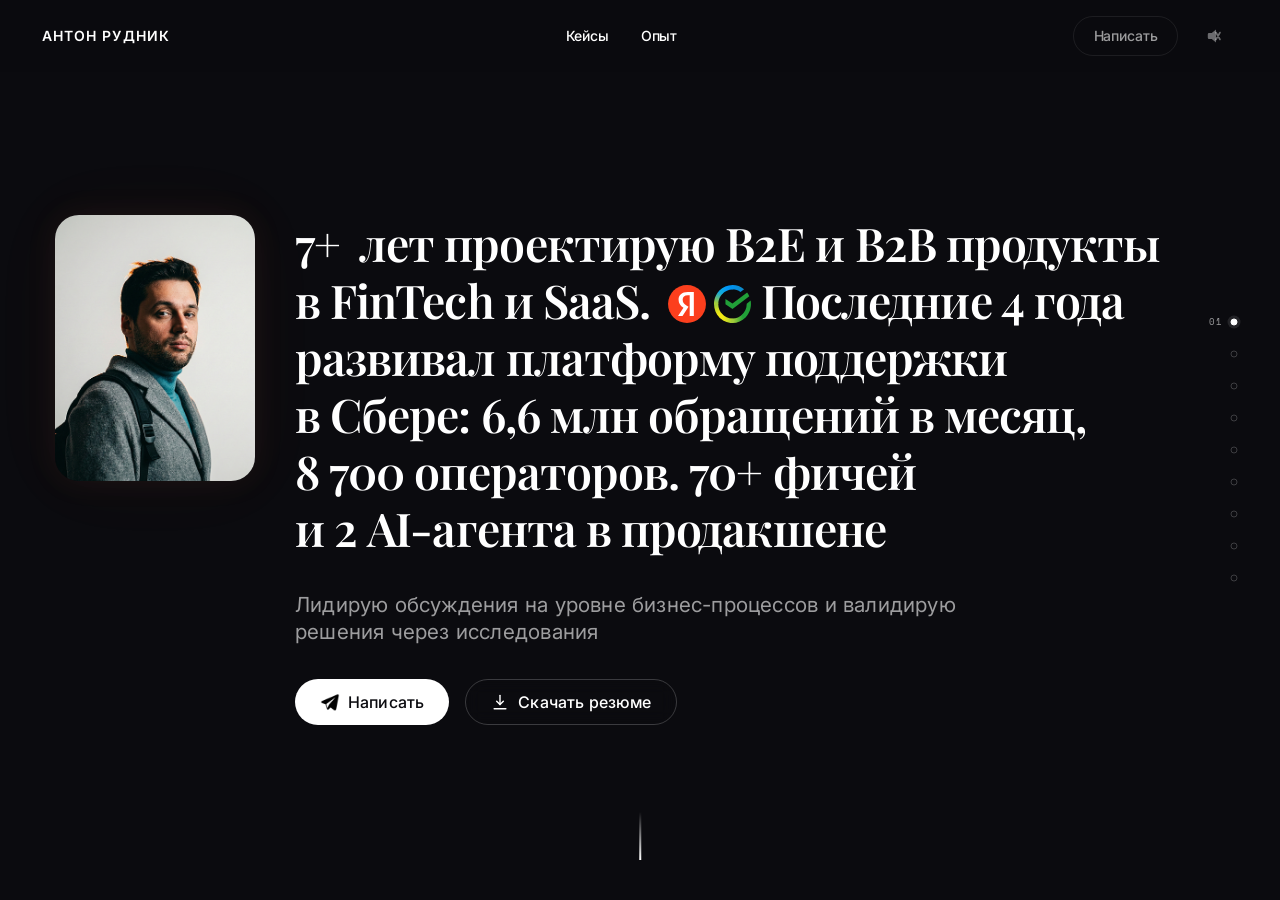
==== index.html @ 77189e21 "Первая версия портфолио" ====
<!DOCTYPE html>
<html lang="ru">
<head>
  <meta charset="UTF-8">
  <meta name="viewport" content="width=device-width, initial-scale=1.0, viewport-fit=cover">
  <title>Антон Рудник — Senior Product Designer</title>
  <meta name="description" content="7+ лет проектирую B2E и B2B продукты в FinTech и SaaS. Senior Product Designer, Москва.">

  <!-- Favicon -->
  <link rel="icon" href="favlog/fav-16.svg" type="image/svg+xml">
  <link rel="icon" href="favlog/favicon-32.png" sizes="32x32" type="image/png">
  <link rel="apple-touch-icon" href="favlog/favicon-180.png">

  <!-- Fonts -->
  <link rel="preconnect" href="https://fonts.googleapis.com">
  <link rel="preconnect" href="https://fonts.gstatic.com" crossorigin>
  <link href="https://fonts.googleapis.com/css2?family=Instrument+Serif:ital@0;1&family=Inter:wght@400;500;600;700&family=Playfair+Display:wght@500;600&family=Space+Mono:wght@400;700&display=swap" rel="stylesheet">

  <!-- Design system -->
  <link rel="stylesheet" href="styles/tokens.css">
  <link rel="stylesheet" href="styles/reset.css">
  <link rel="stylesheet" href="styles/layout.css">
  <link rel="stylesheet" href="styles/typography.css">
  <link rel="stylesheet" href="styles/components.css">
  <link rel="stylesheet" href="styles/animations.css">
  <link rel="stylesheet" href="styles/cover.css">
  <link rel="stylesheet" href="styles/protect.css">
</head>
<body>

<!-- ===== HEADER ===== -->
<header class="p-header">
  <div class="p-contain p-header__inner">
    <a href="/" class="p-header__name">Антон Рудник</a>
    <nav class="p-header__nav">
      <a href="/#cases" class="p-header__link">Кейсы</a>
      <a href="/about" class="p-header__link">Опыт</a>
    </nav>
    <a href="https://t.me/akti_92" class="p-header__cta" data-glow target="_blank" rel="noopener">Написать</a>
    <button class="p-header__sound is-muted" aria-label="Звук" aria-pressed="false">
      <svg class="p-header__sound-on" width="22" height="22" viewBox="0 0 22 22" fill="none" aria-hidden="true">
        <path d="M4 8h2.8L11 4.5v13L6.8 14H4a1.2 1.2 0 0 1-1.2-1.2V9.2A1.2 1.2 0 0 1 4 8Z" fill="currentColor"/>
        <path d="M14.5 7a5.2 5.2 0 0 1 0 8" stroke="currentColor" stroke-width="1.6" stroke-linecap="round"/>
        <path d="M16.5 4a8.5 8.5 0 0 1 0 14" stroke="currentColor" stroke-width="1.6" stroke-linecap="round" opacity="0.5"/>
      </svg>
      <svg class="p-header__sound-off" width="22" height="22" viewBox="0 0 22 22" fill="none" aria-hidden="true">
        <path d="M4 8h2.8L11 4.5v13L6.8 14H4a1.2 1.2 0 0 1-1.2-1.2V9.2A1.2 1.2 0 0 1 4 8Z" fill="currentColor"/>
        <path d="M15 7.5l-4 7M11 7.5l4 7" stroke="currentColor" stroke-width="1.6" stroke-linecap="round"/>
      </svg>
    </button>
    <button class="p-header__burger" aria-label="Меню"><span></span><span></span></button>
  </div>
</header>

<!-- ===== MAIN: SCROLL-SNAP ===== -->
<main class="p-snap">

  <!-- Dot navigation -->
  <nav class="p-dots" aria-label="Навигация по&nbsp;секциям">
    <button class="p-dots__dot p-dots__dot--active" 
   
   aria-label="Главная"></button>
    <button class="p-dots__dot" aria-label="AI-агент налоги"></button>
    <button class="p-dots__dot" aria-label="Аресты и взыскания"></button>
    <button class="p-dots__dot" aria-label="Ставка и надбавки"></button>
    <button class="p-dots__dot" aria-label="AI-агент ставка"></button>
    <button class="p-dots__dot" aria-label="Персональные предложения"></button>
    <button class="p-dots__dot" aria-label="Подбор вклада"></button>
    <button class="p-dots__dot" aria-label="Карьера"></button>
    <button class="p-dots__dot" aria-label="Контакты"></button>
  </nav>

  <!-- Mobile menu (за хедером) -->
  <div class="p-mobile-menu" id="mobile-menu" hidden>
    <nav class="p-mobile-menu__nav">
      <a href="/#cases" class="p-mobile-menu__link">Кейсы
      <a href="/about" class="p-mobile-menu__link">Опыт</a>
      <a href="https://t.me/akti_92" class="p-mobile-menu__link" target="_blank" rel="noopener">Написать</a>
    </nav>
  </div>


  <!-- ===== HERO ===== -->
  <section class="p-snap__screen p-screen--dark p-screen--hero">
    <div class="p-contain p-hero">
      <div class="p-hero__row">
        <figure class="p-hero__portrait-wrap p-reveal p-reveal--scale">
          <img src="images/ARudnik_photo 1.jpg" alt="Антон Рудник" class="p-hero__portrait" fetchpriority="high">
        </figure>
        <div class="p-hero__content">
          <h1 class="p-hero__title p-reveal p-reveal--delay-1">
            <span class="p-hero__title-main">
              <span class="p-counter" data-target="7" data-suffix="+">0+</span>&nbsp;лет проектирую B2E и&nbsp;B2B продукты в&nbsp;FinTech и&nbsp;SaaS.&nbsp;<span class="p-hero__badges" role="img" aria-label="Опыт в&nbsp;Яндексе и&nbsp;Сбере">
                <img src="images/logos/yandex.svg" alt="">
                <img src="images/logos/sber.svg" alt="" class="p-hero__badges-sber">
              </span>
            </span>
            <span class="p-hero__title-sub">Последние 4&nbsp;года развивал платформу поддержки в&nbsp;Сбере: 6,6&nbsp;млн обращений в&nbsp;месяц, 8&nbsp;700&nbsp;операторов. 70+&nbsp;фичей и&nbsp;2&nbsp;AI&#8209;агента в&nbsp;продакшене<img src="images/logos/sber.svg" alt="" class="p-hero__badge-end" aria-hidden="true"></span>
          </h1>
          <p class="p-hero__summary p-reveal p-reveal--delay-2">Лидирую обсуждения на&nbsp;уровне бизнес-процессов и&nbsp;валидирую решения через&nbsp;исследования</p>
          <div class="p-hero__actions p-reveal p-reveal--delay-3">
            <a href="https://t.me/akti_92" class="p-hero__btn p-hero__btn--primary p-btn--rainbow" target="_blank" rel="noopener">
              <img src="images/Icons/Telegram App.svg" alt="" class="p-hero__btn-icon p-hero__btn-icon--tg" aria-hidden="true">
              Написать
            </a>
            <a href="%D0%A0%D0%B5%D0%B7%D1%8E%D0%BC%D0%B5%20-%20%D0%90%D0%BD%D1%82%D0%BE%D0%BD%20%D0%A0%D1%83%D0%B4%D0%BD%D0%B8%D0%BA.pdf" download class="p-hero__btn p-hero__btn--ghost" data-glow>
              <svg class="p-hero__btn-icon" viewBox="0 0 24 24" fill="none" aria-hidden="true">
                <path d="M12 4V15" stroke="currentColor" stroke-width="1.7" stroke-linecap="round"/>
                <path d="M8 11L12 15L16 11" stroke="currentColor" stroke-width="1.7" stroke-linecap="round" stroke-linejoin="round"/>
                <path d="M5 20H19" stroke="currentColor" stroke-width="1.7" stroke-linecap="round"/>
              </svg>
              Скачать резюме
            </a>
          </div>
        </div>
      </div>
    </div>
  </section>


  <!-- ===== КЕЙС 01: AI-агент для налоговых консультаций ===== -->
  <section id="cases" class="p-snap__screen p-screen--dark p-case-screen">
    <div class="p-contain p-case-screen__inner">
      <div class="p-case-screen__text">
        <span class="p-label p-reveal p-reveal--delay-1">Кейс 01 · Сбербанк · Платформа поддержки</span>
        <div class="p-case-screen__metric p-reveal p-reveal--delay-2">
          <span class="p-case-screen__value">4&nbsp;FTE</span>
          <span class="p-case-screen__context">освобождено ресурсов</span>
        </div>
        <h2 class="p-heading--md p-reveal p-reveal--delay-3">AI&#8209;агент для&nbsp;налоговых консультаций</h2>
        <p class="p-body p-reveal p-reveal--delay-4">Агент без&nbsp;интерфейса: только логика, промпты и&nbsp;бизнес-эффект. Как проектировать, когда нечего рисовать.</p>
        <div class="p-tags p-reveal p-reveal--delay-5">
          <span class="p-tag">AI-агент</span>
          <span class="p-tag">Промпт-дизайн</span>
          <span class="p-tag">Проектирование без UI</span>
          <span class="p-tag">Автоматизация</span>
        </div>
        <a href="/case/ai-tax" class="p-case-screen__link p-reveal p-reveal--delay-6">Читать · ~5&nbsp;мин →</a>
      </div>
      <div class="p-case-screen__visual p-reveal p-reveal--scale">
        <a href="/case/ai-tax" class="p-cover-link" aria-label="Открыть кейс: AI-агент для налоговых консультаций">
          <div id="case-01-cover"></div>
        </a>
      </div>
    </div>
  </section>


  <!-- ===== КЕЙС 02: Аресты и взыскания ===== -->
  <section class="p-snap__screen p-screen--dark p-case-screen">
    <div class="p-contain p-case-screen__inner">
      <div class="p-case-screen__text">
        <span class="p-label p-reveal p-reveal--delay-1">Кейс 02 · Сбербанк · Платформа поддержки</span>
        <div class="p-case-screen__metric p-reveal p-reveal--delay-2">
          <span class="p-case-screen__value">250&nbsp;000</span>
          <span class="p-case-screen__context">обращений / мес</span>
        </div>
        <h2 class="p-heading--md p-reveal p-reveal--delay-3">Аресты и&nbsp;взыскания</h2>
        <p class="p-body p-reveal p-reveal--delay-4">Клиент мыслит долгом, оператор&nbsp;&mdash; документом. За&nbsp;три года собрал единую платформу для&nbsp;8&nbsp;700&nbsp;операторов. AHT&nbsp;&minus;35%, FCR по&nbsp;ключевым тематикам до&nbsp;70%.</p>
        <div class="p-tags p-reveal p-reveal--delay-5">
          <span class="p-tag">End-to-end</span>
          <span class="p-tag">Проектирование с&nbsp;нуля</span>
          <span class="p-tag">Сложный домен</span>
        </div>
        <a href="/case/arrests" class="p-case-screen__link p-reveal p-reveal--delay-6">Читать · ~15&nbsp;мин →</a>
      </div>
      <div class="p-case-screen__visual p-reveal p-reveal--scale">
        <a href="/case/arrests" class="p-cover-link" aria-label="Открыть кейс: Аресты и взыскания">
          <div id="case-02-cover"></div>
        </a>
      </div>
    </div>
  </section>


  <!-- ===== КЕЙС 03: Ставка и надбавки по вкладам ===== -->
  <section class="p-snap__screen p-screen--dark p-case-screen">
    <div class="p-contain p-case-screen__inner">
      <div class="p-case-screen__text">
        <span class="p-label p-reveal p-reveal--delay-1">Кейс 03 · Сбербанк · Платформа поддержки</span>
        <div class="p-case-screen__metric p-reveal p-reveal--delay-2">
          <span class="p-case-screen__value">дни → минуты</span>
          <span class="p-case-screen__context">консультации по&nbsp;сложным надбавкам</span>
        </div>
        <h2 class="p-heading--md p-reveal p-reveal--delay-3">Ставка и&nbsp;надбавки по&nbsp;вкладам</h2>
        <p class="p-body p-reveal p-reveal--delay-4">Сложные вопросы по&nbsp;надбавкам уходили на&nbsp;2&#8209;ю&nbsp;линию и&nbsp;решались днями. После редизайна раздела&nbsp;&mdash; в&nbsp;рамках одного звонка. Среднее время обслуживания сократилось на&nbsp;20%.</p>
        <div class="p-tags p-reveal p-reveal--delay-5">
          <span class="p-tag">Редизайн</span>
          <span class="p-tag">Информационная архитектура</span>
          <span class="p-tag">Исследования</span>
        </div>
        <a href="/case/redesign-stavka" class="p-case-screen__link p-reveal p-reveal--delay-6">Читать · ~5&nbsp;мин →</a>
      </div>
      <div class="p-case-screen__visual p-reveal p-reveal--scale">
        <a href="/case/redesign-stavka" class="p-cover-link" aria-label="Открыть кейс: Ставка и надбавки по вкладам">
          <div id="case-03-cover"></div>
        </a>
      </div>
    </div>
  </section>


  <!-- ===== КЕЙС 04: AI-агент по процентной ставке ===== -->
  <section class="p-snap__screen p-screen--dark p-case-screen">
    <div class="p-contain p-case-screen__inner">
      <div class="p-case-screen__text">
        <span class="p-label p-reveal p-reveal--delay-1">Кейс 04 · Сбербанк · Платформа поддержки</span>
        <div class="p-case-screen__metric p-reveal p-reveal--delay-2">
          <span class="p-case-screen__value">10&nbsp;FTE</span>
          <span class="p-case-screen__context">высвобождено ресурсов</span>
        </div>
        <h2 class="p-heading--md p-reveal p-reveal--delay-3">AI&#8209;агент по&nbsp;вкладам. Ставка и&nbsp;капитализация</h2>
        <p class="p-body p-reveal p-reveal--delay-4">21&nbsp;000&nbsp;обращений/мес, 13–14&nbsp;минут на&nbsp;обслуживание. Прежде чем объяснить клиенту расчёт, оператор вручную сводил данные по&nbsp;вкладу. Спроектировал агента, который берёт аналитику на&nbsp;себя.</p>
        <div class="p-tags p-reveal p-reveal--delay-5">
          <span class="p-tag">AI-агент</span>
          <span class="p-tag">Саммаризация</span>
          <span class="p-tag">Мультиагентная система</span>
        </div>
        <a href="/case/ai-agent-rates" class="p-case-screen__link p-reveal p-reveal--delay-6">Читать · ~5&nbsp;мин →</a>
      </div>
      <div class="p-case-screen__visual p-reveal p-reveal--scale">
        <a href="/case/ai-agent-rates" class="p-cover-link" aria-label="Открыть кейс: AI-агент по вкладам — ставка и капитализация">
          <div id="case-04-cover"></div>
        </a>
      </div>
    </div>
  </section>


  <!-- ===== КЕЙС 05: Персональные предложения ===== -->
  <section class="p-snap__screen p-screen--dark p-case-screen">
    <div class="p-contain p-case-screen__inner">
      <div class="p-case-screen__text">
        <span class="p-label p-reveal p-reveal--delay-1">Кейс 05 · Сбербанк · Платформа поддержки</span>
        <div class="p-case-screen__metric p-reveal p-reveal--delay-2">
          <span class="p-case-screen__value">31,5%</span>
          <span class="p-case-screen__context">конверсия</span>
        </div>
        <h2 class="p-heading--md p-reveal p-reveal--delay-3">Персональные предложения</h2>
        <p class="p-body p-reveal p-reveal--delay-4">Запустил канал продаж в&nbsp;контакт-центре с&nbsp;нуля&nbsp;&mdash; два потока, три этапа эволюции, конверсия до&nbsp;31,5%.</p>
        <div class="p-tags p-reveal p-reveal--delay-5">
          <span class="p-tag">Продажи</span>
          <span class="p-tag">Полевое исследование</span>
          <span class="p-tag">Информационная архитектура</span>
        </div>
        <a href="/case/personal-offers" class="p-case-screen__link p-reveal p-reveal--delay-6">Читать · ~9&nbsp;мин →</a>
      </div>
      <div class="p-case-screen__visual p-reveal p-reveal--scale">
        <a href="/case/personal-offers" class="p-cover-link" aria-label="Открыть кейс: Персональные предложения">
          <div id="case-05-cover"></div>
        </a>
      </div>
    </div>
  </section>


  <!-- ===== КЕЙС 06: Подбор вклада и калькулятор ===== -->
  <section class="p-snap__screen p-screen--dark p-case-screen">
    <div class="p-contain p-case-screen__inner">
      <div class="p-case-screen__text">
        <span class="p-label p-reveal p-reveal--delay-1">Кейс 06 · Сбербанк · Платформа поддержки</span>
        <div class="p-case-screen__metric p-reveal p-reveal--delay-2">
          <span class="p-case-screen__value">24,6%</span>
          <span class="p-case-screen__context">конверсия</span>
        </div>
        <h2 class="p-heading--md p-reveal p-reveal--delay-3">Подбор вклада и&nbsp;калькулятор</h2>
        <p class="p-body p-reveal p-reveal--delay-4">Создал канал продаж вкладов с&nbsp;нуля&nbsp;&mdash; MVP-сценарий на&nbsp;57&nbsp;экранах, запуск без&nbsp;единого релиза</p>
        <div class="p-tags p-reveal p-reveal--delay-5">
          <span class="p-tag">MVP</span>
          <span class="p-tag">Продажи</span>
          <span class="p-tag">Исследование</span>
        </div>
        <a href="/case/deposit-calculator" class="p-case-screen__link p-reveal p-reveal--delay-6">Читать · ~8&nbsp;мин →</a>
      </div>
      <div class="p-case-screen__visual p-reveal p-reveal--scale">
        <a href="/case/deposit-calculator" class="p-cover-link" aria-label="Открыть кейс: Подбор вклада и калькулятор">
          <div id="case-06-cover"></div>
        </a>
      </div>
    </div>
  </section>


  <!-- ===== КАРЬЕРА ===== -->
  <section id="career" class="p-snap__screen p-screen--dark">
    <div class="p-contain p-stack--md">
      <span class="p-label p-reveal">Карьера</span>
      <h2 class="p-heading--lg p-reveal p-reveal--delay-1">Опыт работы</h2>

      <div class="p-career p-reveal p-reveal--delay-2">

        <!-- Левая колонка: компании -->
        <div class="p-career__list">
          <div class="p-employers">

            <!-- Сбербанк -->
            <div class="p-employer p-employer--clickable is-active" data-employer="sber">
              <img src="images/logos/sber.svg" alt="Сбербанк" class="p-employer__icon" loading="lazy">
              <div class="p-employer__info">
                <strong class="p-heading--md">Сбербанк</strong>
                <div class="p-employer__meta">
                  <span>2022–2026</span>
                </div>
                <span class="p-employer__context">SmartCare · Платформа поддержки клиентов</span>
                <span class="p-employer__role">Старший → Ведущий специалист по&nbsp;дизайну</span>
              </div>
            </div>

            <!-- Проектная занятость -->
            <div class="p-employer p-employer--clickable" data-employer="freelance">
              <img src="images/logos/freelance.svg" alt="Проектная занятость" class="p-employer__icon" loading="lazy">
              <div class="p-employer__info">
                <strong class="p-heading--md">Проектная занятость</strong>
                <div class="p-employer__meta">
                  <span>2019–2022</span>
                </div>
                <span class="p-employer__context">ОФД · Аптечное приложение · Стриминг</span>
                <span class="p-employer__role">Продуктовый дизайнер</span>
              </div>
            </div>

            <!-- Яндекс -->
            <div class="p-employer p-employer--clickable" data-employer="yandex">
              <img src="images/logos/yandex.svg" alt="Яндекс" class="p-employer__icon" loading="lazy">
              <div class="p-employer__info">
                <strong class="p-heading--md">Яндекс</strong>
                <div class="p-employer__meta">
                  <span>2019</span>
                </div>
                <span class="p-employer__context">Почта · Сервис рассылок</span>
                <span class="p-employer__role">Продуктовый дизайнер</span>
              </div>
            </div>

          </div>

          <!-- CTA -->
          <div class="p-employer--cta">
            <a href="/about" class="p-hero__btn p-hero__btn--ghost" data-glow>Подробнее об&nbsp;опыте</a>
          </div>
        </div>

        <!-- Правая колонка: детали -->
        <div class="p-career__detail">

          <div class="p-career__panel is-active" data-panel="sber">
            <div class="p-career__block">
              <span class="p-career__block-label">2023–2026 · Ведущий специалист по&nbsp;дизайну</span>
              <span class="p-career__block-scope">1-я и&nbsp;2-я линия · AI-агенты</span>
              <ul class="p-career__bullets">
                <li>Добавилась 2-я линия (ЦЗК) по&nbsp;тем&nbsp;же направлениям + AI-агенты</li>
                <li>Запустил 2&nbsp;AI-агента&nbsp;&mdash; по&nbsp;вкладам и&nbsp;налогам, ~26&nbsp;000&nbsp;обращений/мес</li>
                <li>Раздел «Ставка и&nbsp;надбавки»&nbsp;&mdash; 15&nbsp;000&nbsp;обращений/мес</li>
              </ul>
            </div>

            <div class="p-career__divider"></div>

            <div class="p-career__block">
              <span class="p-career__block-label">2022–2023 · Старший специалист по&nbsp;дизайну</span>
              <span class="p-career__block-scope">1-я линия · ГПМ · Продажи</span>
              <ul class="p-career__bullets">
                <li>Раздел арестов и&nbsp;взысканий&nbsp;&mdash; ~250&nbsp;000&nbsp;обращений/мес</li>
                <li>Горячие продажи во&nbsp;входящих звонках и&nbsp;чатах&nbsp;&mdash; конверсия 31,5%</li>
                <li>Сценарий подбора вклада&nbsp;&mdash; конверсия 24,6%</li>
              </ul>
            </div>
          </div>

          <div class="p-career__panel" data-panel="freelance">
            <div class="p-career__block">
              <span class="p-career__block-label">2019–2022 · Продуктовый дизайнер</span>
              <span class="p-career__block-scope">ОФД · iOS/Android · Стриминг</span>
              <ul class="p-career__bullets">
                <li>Платформа ОФД&nbsp;&mdash; первый в&nbsp;истории сервиса сценарий выпуска ЭЦП. Многошаговый гибридный флоу: цифровая часть + compliance для&nbsp;оффлайн-шагов</li>
                <li>MedTech-приложение&nbsp;&mdash; UI/UX с&nbsp;нуля, логика подбора препаратов по&nbsp;симптоматике на&nbsp;основе глубинных интервью с&nbsp;врачами</li>
                <li>Стриминговая платформа&nbsp;&mdash; информационная архитектура и&nbsp;ключевые флоу от&nbsp;онбординга до&nbsp;панели управления трансляциями</li>
              </ul>
            </div>
          </div>

          <div class="p-career__panel" data-panel="yandex">
            <div class="p-career__block">
              <span class="p-career__block-label">2019 · Продуктовый дизайнер</span>
              <span class="p-career__block-scope">Почта · Сервис рассылок</span>
              <ul class="p-career__bullets">
                <li>Сервис рассылок&nbsp;&mdash; 75&nbsp;млн&nbsp;писем/мес, 2&nbsp;000+ рассылок</li>
                <li>Развитие дизайн-системы, переход со&nbsp;Sketch на&nbsp;Figma</li>
              </ul>
            </div>
          </div>

        </div>
      </div>
    </div>
  </section>


  <!-- ===== FOOTER ===== -->
  <section class="p-snap__screen p-screen--dark p-screen--footer">
    <footer class="p-footer">
      <div class="p-contain">

        <!-- CTA -->
        <div class="p-footer__cta">
          <p class="p-display p-display--lg p-footer__title">Ищу<br class="p-br--mobile"> команду,&nbsp;где<br class="p-br--mobile"> <span class="p-transformer" data-words="сложно,масштабно,системно,думают">сложно</span></p>
          <p class="p-body--lg p-prose p-footer__subtitle">Свободен и&nbsp;буду рад послушать про&nbsp;ваш продукт.<br class="p-br--2k"> Москва или удалённо&nbsp;— пишите.</p>
          <div class="p-footer__actions">
            <a href="https://t.me/akti_92" class="p-hero__btn p-hero__btn--primary p-btn--rainbow" target="_blank" rel="noopener">
              <img src="images/Icons/Telegram App.svg" alt="" class="p-hero__btn-icon p-hero__btn-icon--tg" aria-hidden="true">
              Написать
            </a>
            <a href="%D0%A0%D0%B5%D0%B7%D1%8E%D0%BC%D0%B5%20-%20%D0%90%D0%BD%D1%82%D0%BE%D0%BD%20%D0%A0%D1%83%D0%B4%D0%BD%D0%B8%D0%BA.pdf" download class="p-hero__btn p-hero__btn--ghost p-footer__resume-btn" data-glow>
              <svg class="p-hero__btn-icon" viewBox="0 0 24 24" fill="none" aria-hidden="true">
                <path d="M12 4V15" stroke="currentColor" stroke-width="1.7" stroke-linecap="round"/>
                <path d="M8 11L12 15L16 11" stroke="currentColor" stroke-width="1.7" stroke-linecap="round" stroke-linejoin="round"/>
                <path d="M5 20H19" stroke="currentColor" stroke-width="1.7" stroke-linecap="round"/>
              </svg>
              Скачать резюме
            </a>
            <a href="%D0%A0%D0%B5%D0%B7%D1%8E%D0%BC%D0%B5%20-%20%D0%90%D0%BD%D1%82%D0%BE%D0%BD%20%D0%A0%D1%83%D0%B4%D0%BD%D0%B8%D0%BA.pdf" download class="p-footer__resume-link p-body--lg"><span aria-hidden="true">↓</span>Скачать резюме</a>
          </div>
        </div>

        <!-- Vibes credit -->
        <div class="p-footer__credit">
          <p class="p-body--sm">Сайт собран на&nbsp;вайбах&nbsp;— я&nbsp;задаю направление, AI&nbsp;пишет&nbsp;код</p>
          <div class="p-footer__tools">
            <a href="https://cursor.com" target="_blank" rel="noopener"><img src="images/logos/cursor.svg" alt="Cursor" loading="lazy"></a>
            <a href="https://claude.ai" target="_blank" rel="noopener"><img src="images/logos/claude.svg" alt="Claude" loading="lazy"></a>
            <a href="https://gemini.google.com" target="_blank" rel="noopener"><img src="images/logos/gemini.svg" alt="Gemini" loading="lazy"></a>
            <span class="p-mono--sm">HTML · CSS · JS</span>
          </div>
        </div>

        <!-- Bottom -->
        <div class="p-footer__bottom">
          <span class="p-body--sm">© 2026 Антон Рудник</span>
          <div class="p-footer__links">
            <a href="tel:+79057890075" class="p-link p-body--sm">+7 905 789-00-75</a>
            <a href="mailto:z-ark@yandex.ru" class="p-link p-body--sm">Почта</a>
          </div>
        </div>

      </div>
    </footer>
  </section>

</main>

<script src="sound.js" defer></script>
<script src="cover.js" defer></script>
<script src="interactions.js" defer></script>
<script src="protect.js" defer></script>
</body>
</html>
---- styles/tokens.css ----
/* ============================================================
   PORTFOLIO DESIGN SYSTEM — TOKENS
   v2.3.0 | 2026-02-26
   ============================================================ */

:root {

  /* === ТЁМНАЯ ТЕМА (hero, home, footer, statements) ===
     Michael: #0A0A0A фон, белый текст с градациями opacity. */
  --bg-dark:            #0B0B0F;
  --bg-dark-alpha:      rgba(11, 11, 15, 0.85);
  --bg-light-alpha:     rgba(244, 244, 246, 0.7);
  --bg-dark-raised:     #141419;
  --bg-dark-surface:    #1C1C24;
  --border-dark:        rgba(255, 255, 255, 0.08);

  --text-on-dark:       rgba(255, 255, 255, 1);
  --text-on-dark-60:    rgba(255, 255, 255, 0.6);
  --text-on-dark-40:    rgba(255, 255, 255, 0.4);
  --text-on-dark-20:    rgba(255, 255, 255, 0.2);

  /* === СВЕТЛАЯ ТЕМА (кейсы, контент) ===
     Garri: ~#F5F5F5 фон, чёрный текст, серые контейнеры. */
  --bg-light:           #F4F4F6;
  --bg-light-raised:    #FFFFFF;
  --bg-light-container: #EAEAEE;
  --border-light:       rgba(0, 0, 0, 0.08);

  --text-on-light:      #0B0B0F;
  --text-on-light-60:   rgba(11, 11, 15, 0.6);
  --text-on-light-40:   rgba(11, 11, 15, 0.35);

  /* === АКЦЕНТ ===
     Garri: единственный акцент — жёлто-зелёный dot cursor.
     Michael: нет яркого акцента вообще.
     Решение: один тёплый акцент для метрик. Минимально. */
  --accent:             #E8734A;
  --accent-subtle:      rgba(232, 115, 74, 0.12);
  --accent-glow:        rgba(232, 115, 74, 0.25);
  --highlight:          rgba(232, 115, 74, 0.15);

  /* === ТИПОГРАФИКА ===
     Базовая система: Inter + Space Mono.
     Display/statement: Instrument Serif.
     Hero (Figma 1080:2420): Playfair Display. */
  --font-display:       'Instrument Serif', Georgia, serif;
  --font-hero:          'Playfair Display', 'Times New Roman', serif;
  --font-sans:          'Inter', system-ui, -apple-system, sans-serif;
  --font-mono:          'Space Mono', 'Courier New', monospace;

  /* === ТИПОГРАФИЧЕСКАЯ ШКАЛА ===
     Garri: body ~16px, headings ~18-20px bold uppercase,
     statements ~40-48px bold, labels ~12px uppercase tracking.
     Michael: hero ~48-72px bold uppercase, body ~16-18px medium. */
  --text-xs:    clamp(0.6875rem, 0.65rem + 0.15vw, 0.75rem);   /* ~11-12 */
  --text-sm:    clamp(0.8125rem, 0.77rem + 0.15vw, 0.875rem);   /* ~13-14 */
  --text-base:  clamp(0.9375rem, 0.9rem + 0.15vw, 1rem);        /* ~15-16 */
  --text-lg:    clamp(1.0625rem, 1rem + 0.25vw, 1.1875rem);     /* ~17-19 */
  --text-xl:    clamp(1.25rem, 1.1rem + 0.6vw, 1.625rem);       /* ~20-26 */
  --text-2xl:   clamp(1.5rem, 1.2rem + 1.2vw, 2.5rem);          /* ~24-40 */
  --text-3xl:   clamp(2rem, 1.5rem + 2vw, 3.5rem);              /* ~32-56 */
  --text-4xl:   clamp(2.5rem, 1.8rem + 3vw, 4.5rem);            /* ~40-72 */

  --leading-tight:   1.1;
  --leading-snug:    1.25;
  --leading-base:    1.55;
  --leading-relaxed: 1.7;

  --tracking-tight:  -0.02em;
  --tracking-normal: -0.01em;
  --tracking-wide:   0.08em;
  --tracking-wider:  0.14em;

  --weight-regular:  400;
  --weight-medium:   500;
  --weight-semibold: 600;
  --weight-bold:     700;

  /* === ОТСТУПЫ ===
     Garri: щедрый whitespace между секциями.
     Пропорциональная шкала с большими gap-ами. */
  --space-1:   0.25rem;
  --space-2:   0.5rem;
  --space-3:   0.75rem;
  --space-4:   1rem;
  --space-5:   1.25rem;
  --space-6:   1.5rem;
  --space-8:   2rem;
  --space-10:  2.5rem;
  --space-12:  3rem;
  --space-16:  4rem;
  --space-20:  5rem;
  --space-24:  6rem;
  --space-32:  8rem;
  --space-40:  10rem;

  --section-gap:    clamp(5rem, 4rem + 5vw, 10rem);
  --block-gap:      clamp(2rem, 1.5rem + 2vw, 3.5rem);
  --page-pad:       clamp(1.25rem, 1rem + 2vw, 3rem);

  /* === LAYOUT ===
     Garri: sidebar ~300px, content ~70%.
     Michael: wide container, asymmetric 50/50.
     Решение: sidebar 280-320px sticky, content растягивается. */
  --sidebar-w:      300px;
  --content-max:    1400px;
  --narrow-max:     720px;
  --prose-max:      60ch;

  /* === РАДИУСЫ ===
     Garri: контейнеры ~12-16px radius. UI внутри — свой radius. */
  --radius-sm:   6px;
  --radius-md:   12px;
  --radius-lg:   16px;
  --radius-xl:   24px;
  --radius-pill: 100px;

  /* === ТЕНИ (hover-lift) === */
  --shadow-sm:   0 1px 2px rgba(0,0,0,0.04);
  --shadow-md:   0 4px 16px rgba(0,0,0,0.06);
  --shadow-lg:   0 8px 32px rgba(0,0,0,0.08);
  --shadow-lift: 0 12px 40px rgba(0,0,0,0.12);

  /* === АНИМАЦИИ ===
     Garri: cross-fade при скролле, мягкие transitions.
     Michael: минимальные, быстрые hover-ответы. */
  --dur-fast:    150ms;
  --dur-base:    300ms;
  --dur-slow:    500ms;
  --dur-scroll:  800ms;

  --ease-out:      cubic-bezier(0.0, 0.0, 0.2, 1);
  --ease-in-out:   cubic-bezier(0.4, 0.0, 0.2, 1);
  --ease-spring:   cubic-bezier(0.34, 1.56, 0.64, 1);
  --ease-out-expo: cubic-bezier(0.16, 1, 0.3, 1);

  /* === ANNOTATION DOT === */
  --dot-ring:    rgba(255, 255, 255, 0.88);

  /* === Z-INDEX === */
  --z-dots:    100;
  --z-header:  200;
  --z-overlay: 300;

  /* === TOUCH === */
  --touch-min: 44px;

  /* === HEADER === */
  --header-h: 72px;

  /* === BREAKPOINTS (reference only — CSS vars can't be in @media) ===
     mobile:  < 640px
     tablet:  640–959px
     desktop: ≥ 960px
  */
}
---- styles/layout.css ----
/* ============================================================
   PORTFOLIO DESIGN SYSTEM — LAYOUT
   v2.0.0 | 2026-02-26
   
   Ключевые паттерны из рефов:
   1. Scroll-snap full-screen sections (главная: каждый кейс = экран)
   2. Sidebar + content 30/70 (кейсы: Garri)
   3. Dot navigation (Garri: вертикальные точки справа)
   ============================================================ */


/* ==========================================================
   SCROLL-SNAP: ПОЛНОЭКРАННЫЕ СЕКЦИИ КЕЙСОВ (ГЛАВНАЯ)
   
   Пользователь просил: «каждому кейсу — свой экран, скролл поэкранно».
   
   HTML:
   <main class="p-snap">
     <section class="p-snap__screen p-screen--dark">...</section>
     <section class="p-snap__screen p-screen--dark">...</section>
     <section class="p-snap__screen p-screen--light">...</section>
   </main>
   ========================================================== */

.p-snap {
  height: 100vh;
  height: 100dvh;
  overflow-y: auto;
  scroll-snap-type: y mandatory;
  scrollbar-width: none;
}

.p-snap::-webkit-scrollbar {
  display: none;
}

.p-snap__screen {
  min-height: 100vh;
  min-height: 100dvh;
  scroll-snap-align: start;
  display: flex;
  align-items: center;
  padding-inline: 0;
  position: relative;
  overflow: hidden;
}

/* Все экраны — safe area под header */
.p-snap__screen {
  padding-top: var(--header-h);
  padding-bottom: var(--space-8);
}

/* Dots clearance — prevent content from overlapping dot nav.
   Case screens handle their own clearance via p-case-screen__inner. */
@media (min-width: 960px) {
  .p-snap__screen > .p-contain:not(.p-case-screen__inner) {
    padding-right: calc(var(--space-6) + var(--touch-min) + var(--page-pad));
  }
}

.p-screen--dark {
  background: var(--bg-dark);
  color: var(--text-on-dark);
}

.p-screen--light {
  background: var(--bg-light);
  color: var(--text-on-light);
}


/* ==========================================================
   КОНТЕЙНЕРЫ
   ========================================================== */

.p-contain {
  width: 100%;
  max-width: var(--content-max);
  margin-inline: auto;
  padding-inline: max(var(--page-pad), env(safe-area-inset-left, 0px))
                  max(var(--page-pad), env(safe-area-inset-right, 0px));
}

.p-contain--narrow {
  max-width: var(--narrow-max);
}


/* ==========================================================
   SIDEBAR + CONTENT (КЕЙСЫ)
   
   Garri: метаданные/label ~30% слева (sticky),
   визуалы/текст ~70% справа (скроллится).
   На мобильных — стэк.
   
   HTML:
   <div class="p-case-layout">
     <aside class="p-case-layout__side">
       <div class="p-case-layout__sticky">
         ...sidebar content (label, meta, toc)...
       </div>
     </aside>
     <div class="p-case-layout__main">
       ...main content (visuals, text, data)...
     </div>
   </div>
   ========================================================== */

.p-case-layout {
  display: grid;
  grid-template-columns: 1fr;
  gap: var(--block-gap);
}

@media (min-width: 960px) {
  .p-case-layout {
    grid-template-columns: var(--sidebar-w) 1fr;
    gap: clamp(2rem, 1.5rem + 2vw, 4rem);
  }
}

.p-case-layout__side {}

.p-case-layout__sticky {
  position: static;
}

@media (min-width: 960px) {
  .p-case-layout__sticky {
    position: sticky;
    top: calc(var(--header-h) + var(--space-8));
  }
}

.p-case-layout__main {
  min-width: 0; /* prevent grid blowout */
}


/* ==========================================================
   STATEMENT LAYOUT
   
   Garri: CHALLENGE / SOLUTION — uppercase label маленький слева,
   огромный текст справа (~70% ширины).
   На десктопе — split. На мобайле — стэк.
   
   HTML:
   <div class="p-statement">
     <span class="p-label">Задача</span>
     <p class="p-display">Сократить время обработки...</p>
   </div>
   ========================================================== */

.p-statement {
  display: grid;
  grid-template-columns: 1fr;
  gap: var(--space-5);
}

@media (min-width: 960px) {
  .p-statement {
    grid-template-columns: var(--sidebar-w) 1fr;
    gap: clamp(2rem, 1.5rem + 2vw, 4rem);
    align-items: start;
  }
}


/* ==========================================================
   СЕКЦИИ (для страниц кейсов — обычный scroll, не snap)
   ========================================================== */

.p-section {
  padding-block: var(--section-gap);
}

.p-section--sm {
  padding-block: var(--block-gap);
}

.p-section--dark {
  background: var(--bg-dark);
  color: var(--text-on-dark);
}

.p-section--light {
  background: var(--bg-light);
  color: var(--text-on-light);
}

.p-section--container {
  background: var(--bg-light-container);
  color: var(--text-on-light);
}


/* ==========================================================
   GRIDS
   ========================================================== */

.p-grid-2 {
  display: grid;
  grid-template-columns: 1fr;
  gap: var(--block-gap);
}

@media (min-width: 640px) {
  .p-grid-2 { grid-template-columns: 1fr 1fr; }
}

.p-grid-3 {
  display: grid;
  grid-template-columns: 1fr;
  gap: var(--block-gap);
}

@media (min-width: 640px) {
  .p-grid-3 { grid-template-columns: 1fr 1fr; }
}

@media (min-width: 960px) {
  .p-grid-3 { grid-template-columns: 1fr 1fr 1fr; }
}


/* ==========================================================
   ГОРИЗОНТАЛЬНЫЙ СКРОЛЛ
   Garri: итерации в горизонтальном скролле.
   ========================================================== */

.p-hscroll {
  display: flex;
  gap: var(--space-4);
  overflow-x: auto;
  -webkit-overflow-scrolling: touch;
  scroll-snap-type: x mandatory;
  scrollbar-width: none;
  /* Garri: fade edges */
  -webkit-mask-image: linear-gradient(to right, transparent, black 3%, black 97%, transparent);
  mask-image: linear-gradient(to right, transparent, black 3%, black 97%, transparent);
}

.p-hscroll::-webkit-scrollbar { display: none; }

.p-hscroll__item {
  flex: 0 0 auto;
  scroll-snap-align: start;
}


/* ==========================================================
   DOT NAVIGATION
   Garri: вертикальные точки справа, tracking скролла.
   
   HTML:
   <nav class="p-dots" aria-label="Навигация">
     <button class="p-dots__dot p-dots__dot--active" aria-label="Секция 1"></button>
     <button class="p-dots__dot" aria-label="Секция 2"></button>
     <button class="p-dots__dot" aria-label="Секция 3"></button>
   </nav>
   ========================================================== */

.p-dots {
  position: fixed;
  right: var(--space-6);
  top: 50%;
  transform: translateY(-50%);
  z-index: var(--z-dots);
  display: none;
  flex-direction: column;
  align-items: center;
  gap: var(--space-2);
  counter-reset: dot-index;
}

@media (min-width: 960px) {
  .p-dots { display: flex; }
}

.p-dots__dot {
  width: var(--touch-min);
  height: 24px;
  background: transparent;
  border: none;
  padding: 0;
  cursor: pointer;
  position: relative;
  counter-increment: dot-index;
}

/* Section number label — left of dot */
.p-dots__dot::before {
  content: counter(dot-index, decimal-leading-zero);
  position: absolute;
  right: calc(100% - 10px);
  top: 50%;
  transform: translateY(-50%);
  font-family: var(--font-mono);
  font-size: 9px;
  letter-spacing: 0.04em;
  color: var(--text-on-dark-40);
  opacity: 0;
  transition: opacity var(--dur-base) var(--ease-out);
  pointer-events: none;
  white-space: nowrap;
}

.p-dots__dot:hover::before {
  opacity: 1;
}

.p-dots__dot--active::before {
  opacity: 1;
  color: var(--text-on-dark-60);
}

/* Ring: hollow circle */
.p-dots__dot::after {
  content: '';
  position: absolute;
  top: 50%;
  left: 50%;
  width: 7px;
  height: 7px;
  border-radius: 50%;
  background: transparent;
  border: 1px solid var(--text-on-dark-20);
  transform: translate(-50%, -50%);
  transition: border-color var(--dur-base) var(--ease-out),
              background var(--dur-base) var(--ease-out),
              box-shadow var(--dur-base) var(--ease-out);
}

.p-dots__dot:hover::after {
  border-color: var(--text-on-dark-40);
}

/* Active: filled + soft outer ring */
.p-dots__dot--active::after {
  background: var(--text-on-dark);
  border-color: var(--text-on-dark);
  box-shadow: 0 0 0 3px rgba(255, 255, 255, 0.10);
}

/* На светлом фоне */
.p-dots--light .p-dots__dot::after {
  border-color: var(--text-on-light-40);
}

.p-dots--light .p-dots__dot::before {
  color: var(--text-on-light-40);
}

.p-dots--light .p-dots__dot:hover::after {
  border-color: var(--text-on-light-60);
}

.p-dots--light .p-dots__dot--active::after {
  background: var(--text-on-light);
  border-color: var(--text-on-light);
  box-shadow: 0 0 0 3px rgba(11, 11, 15, 0.08);
}

.p-dots--light .p-dots__dot--active::before {
  color: var(--text-on-light-60);
}


/* ==========================================================
   STACK UTILITY
   ========================================================== */

.p-stack {
  display: flex;
  flex-direction: column;
}

.p-stack--xs { gap: var(--space-2); }
.p-stack--sm { gap: var(--space-4); }
.p-stack--md { gap: var(--block-gap); }
.p-stack--lg { gap: var(--section-gap); }
---- styles/typography.css ----
/* ============================================================
   PORTFOLIO DESIGN SYSTEM — TYPOGRAPHY
   v2.0.0 | 2026-02-26
   
   Из рефов:
   — Michael: иерархия через opacity (100/60/40), не через цвета.
     Bold uppercase для заголовков, medium для body.
   — Garri: один шрифт, labels uppercase с tracking, body regular ~16px.
     Метаданные — табличная подача, label : value.
   
   Решение:
   — Instrument Serif: display для statement/pull-quote.
   — Playfair Display: отдельный hero-заголовок (`.p-hero__title` в components.css).
   — Inter: всё остальное. Hierarchy через size + weight + opacity.
   — Space Mono: метрики.
   ============================================================ */

/* --- Подключение ---
   <link href="https://fonts.googleapis.com/css2?family=Instrument+Serif:ital@0;1&family=Inter:wght@400;500;600;700&family=Playfair+Display:wght@500;600&family=Space+Mono:wght@400;700&display=swap" rel="stylesheet">
*/

body {
  font-family: var(--font-sans);
  font-size: var(--text-base);
  font-weight: var(--weight-regular);
  line-height: var(--leading-base);
  letter-spacing: var(--tracking-normal);
  color: var(--text-on-light);
  background: var(--bg-light);
}


/* ==========================================================
   DISPLAY (Instrument Serif)
   
   Garri statement: ~40-48px bold.
   Hero в этой версии вынесен в отдельный класс `.p-hero__title` (Playfair).
   Решение: serif для эмоционального веса. Max 1-2 на экран.
   ========================================================== */

.p-display,
.p-display--xl,
.p-display--lg,
.p-display--md {
  font-family: var(--font-display);
  font-weight: var(--weight-regular); /* serif не нуждается в bold */
  line-height: var(--leading-tight);
  letter-spacing: var(--tracking-tight);
}

.p-display--xl { font-size: var(--text-4xl); }
.p-display--lg { font-size: var(--text-3xl); }
.p-display--md { font-size: var(--text-2xl); }


/* ==========================================================
   HEADINGS (Inter, bold/semibold)
   
   Garri: bold uppercase ~18-20px для названий проектов.
   Smaller bold для sub-heads. Hero heading управляется отдельно в components.css.
   ========================================================== */

.p-heading--xl {
  font-size: var(--text-3xl);
  font-weight: var(--weight-bold);
  line-height: var(--leading-tight);
  letter-spacing: var(--tracking-tight);
}

.p-heading--lg {
  font-size: var(--text-2xl);
  font-weight: var(--weight-bold);
  line-height: var(--leading-snug);
  letter-spacing: var(--tracking-tight);
}

.p-heading--md {
  font-size: var(--text-xl);
  font-weight: var(--weight-semibold);
  line-height: var(--leading-snug);
}

.p-heading--sm {
  font-size: var(--text-lg);
  font-weight: var(--weight-semibold);
  line-height: var(--leading-snug);
}


/* ==========================================================
   LABEL
   
   Garri: uppercase, tracking 0.08-0.14em, ~12px, secondary color.
   Used for: CHALLENGE, SOLUTION, COMPETITIVE ENVIRONMENT, WORK, ABOUT.
   ========================================================== */

.p-label {
  font-size: var(--text-xs);
  font-weight: var(--weight-semibold);
  letter-spacing: var(--tracking-wider);
  text-transform: uppercase;
  line-height: var(--leading-snug);
}

/* На тёмном: 40% opacity. На светлом: 40% opacity. */
.p-screen--dark .p-label,
.p-section--dark .p-label { color: var(--text-on-dark-40); }

.p-screen--light .p-label,
.p-section--light .p-label,
.p-section--container .p-label { color: var(--text-on-light-40); }


/* ==========================================================
   BODY TEXT
   ========================================================== */

.p-body--lg {
  font-size: var(--text-lg);
  line-height: var(--leading-relaxed);
}

.p-body {
  font-size: var(--text-base);
  line-height: var(--leading-base);
}

.p-body--sm {
  font-size: var(--text-sm);
  line-height: var(--leading-base);
}

/* Вторичный текст: 60% opacity (Michael pattern) */
.p-screen--dark .p-body,
.p-screen--dark .p-body--lg,
.p-screen--dark .p-body--sm,
.p-section--dark .p-body,
.p-section--dark .p-body--lg,
.p-section--dark .p-body--sm { color: var(--text-on-dark-60); }

.p-screen--light .p-body--sm,
.p-section--light .p-body--sm { color: var(--text-on-light-60); }


/* ==========================================================
   MONO (Space Mono)
   Для метрик и числовых данных.
   ========================================================== */

.p-mono {
  font-family: var(--font-mono);
  font-variant-numeric: tabular-nums;
}

.p-mono--xl {
  font-family: var(--font-mono);
  font-size: var(--text-3xl);
  font-weight: var(--weight-bold);
  line-height: var(--leading-tight);
  font-variant-numeric: tabular-nums;
}

.p-mono--lg {
  font-family: var(--font-mono);
  font-size: var(--text-2xl);
  font-weight: var(--weight-bold);
  line-height: var(--leading-snug);
  font-variant-numeric: tabular-nums;
}

.p-mono--md {
  font-family: var(--font-mono);
  font-size: var(--text-lg);
  font-weight: var(--weight-semibold);
  line-height: var(--leading-snug);
  font-variant-numeric: tabular-nums;
}

.p-mono--sm {
  font-family: var(--font-mono);
  font-size: var(--text-sm);
  font-variant-numeric: tabular-nums;
}


/* ==========================================================
   PROSE (rich text block)
   Garri: body ~16px, line-height ~1.6, max-width ~60ch.
   ========================================================== */

.p-prose {
  max-width: var(--prose-max);
}

.p-prose > * + * { margin-top: var(--space-5); }
.p-prose h2 + *, .p-prose h3 + * { margin-top: var(--space-3); }

.p-prose h2 { font-size: var(--text-xl); font-weight: var(--weight-semibold); margin-top: var(--space-12); }
.p-prose h3 { font-size: var(--text-lg); font-weight: var(--weight-semibold); margin-top: var(--space-10); }
.p-prose strong { font-weight: var(--weight-semibold); }

.p-prose ul { list-style: disc; padding-left: var(--space-6); }
.p-prose ol { list-style: decimal; padding-left: var(--space-6); }
.p-prose li + li { margin-top: var(--space-2); }

.p-prose a {
  text-decoration: underline;
  text-underline-offset: 3px;
  text-decoration-thickness: 1px;
}


/* ==========================================================
   INLINE LINK
   ========================================================== */

.p-link {
  text-decoration: underline;
  text-underline-offset: 3px;
  text-decoration-thickness: 1px;
  text-decoration-color: currentColor;
  opacity: 0.6;
  transition: opacity var(--dur-fast) var(--ease-out);
}

.p-link:hover { opacity: 1; }
---- styles/components.css ----
/* ============================================================
   PORTFOLIO DESIGN SYSTEM — COMPONENTS
   v2.3.0 | 2026-02-26
   
   Каждый компонент привязан к конкретному паттерну из рефов.
   HTML-сниппеты в комментариях.
   ============================================================ */


/* ==========================================================
   HEADER
   Michael: имя слева, nav по центру, CTA-pill справа.
   Фиксированный, backdrop-blur.
   
   HTML:
   <header class="p-header">
     <div class="p-contain p-header__inner">
       <a href="/" class="p-header__name">Антон Иванов</a>
       <nav class="p-header__nav">
         <a href="/" class="p-header__link p-header__link--active">Работы</a>
         <a href="/about" class="p-header__link">Обо&nbsp;мне</a>
       </nav>
       <a href="/contact" class="p-header__cta">Написать</a>
       <button class="p-header__burger" aria-label="Меню"><span></span><span></span></button>
     </div>
   </header>
   ========================================================== */

.p-header {
  position: fixed;
  inset: 0 0 auto 0;
  z-index: var(--z-header);
  height: calc(var(--header-h) + env(safe-area-inset-top, 0px));
  padding-top: env(safe-area-inset-top, 0px);
  background: var(--bg-dark-alpha);
  backdrop-filter: blur(20px);
  -webkit-backdrop-filter: blur(20px);
}

.p-header__inner {
  display: flex;
  align-items: center;
  height: 100%;
}

.p-header__name {
  font-size: var(--text-sm);
  font-weight: var(--weight-semibold);
  letter-spacing: var(--tracking-wide);
  text-transform: uppercase;
  color: var(--text-on-dark);
}

.p-header__nav {
  display: none;
  gap: var(--space-8);
  margin-left: auto;
  margin-right: auto;
}

@media (min-width: 960px) {
  .p-header__nav { display: flex; }
}

.p-header__link {
  position: relative;
  font-size: var(--text-sm);
  font-weight: var(--weight-medium);
  color: var(--text-on-dark);
  transition: color var(--dur-fast) var(--ease-out);
}

.p-header__link::after {
  content: '';
  position: absolute;
  left: 0;
  bottom: -1px;
  width: 100%;
  height: 1px;
  background: var(--accent);
  transform: scaleX(0);
  transform-origin: right;
  transition: transform 0.3s var(--ease-out);
}

.p-header__link:hover::after {
  transform: scaleX(1);
  transform-origin: left;
  transition: transform 0.35s var(--ease-out);
}

.p-header__cta {
  display: none;
  position: relative;
  font-size: var(--text-sm);
  font-weight: var(--weight-medium);
  color: var(--text-on-dark-60);
  padding: var(--space-2) var(--space-5);
  border: 1px solid var(--border-dark);
  border-radius: var(--radius-pill);
  transition: all var(--dur-fast) var(--ease-out);
}

@media (min-width: 960px) {
  .p-header__cta { display: block; }
}

.p-header__cta:hover {
  color: var(--text-on-dark);
  border-color: var(--text-on-dark-40);
}

/* Sound toggle */
.p-header__sound {
  display: flex;
  align-items: center;
  justify-content: center;
  width: var(--touch-min);
  height: var(--touch-min);
  color: var(--text-on-dark-40);
  transition: color var(--dur-normal) var(--ease-out),
              filter var(--dur-normal) var(--ease-out);
  margin-left: auto;
  flex-shrink: 0;
}

@media (max-width: 959px) {
  .p-header__sound { margin-right: var(--space-2); }
}

@media (min-width: 960px) {
  .p-header__sound { margin-left: var(--space-4); }
}

.p-header__sound:hover {
  color: var(--text-on-dark);
  filter: drop-shadow(0 0 6px var(--accent));
}

.p-header__sound-on,
.p-header__sound-off {
  transition: transform var(--dur-normal) var(--ease-out),
              opacity var(--dur-normal) var(--ease-out);
}

.p-header__sound-off { display: none; }
.p-header__sound.is-muted .p-header__sound-on  { display: none; }
.p-header__sound.is-muted .p-header__sound-off  { display: block; }
.p-header__sound.is-muted { color: var(--text-on-dark-40); }
.p-header__sound.is-muted:hover { filter: none; color: var(--text-on-dark-60); }

.p-header__burger {
  display: flex;
  flex-direction: column;
  justify-content: center;
  gap: var(--space-2);
  width: var(--touch-min);
  height: var(--touch-min);
}

@media (min-width: 960px) {
  .p-header__burger { display: none; }
}

.p-header__burger span {
  display: block;
  height: 2px;
  width: var(--space-6);
  background: var(--text-on-dark);
  transition: transform var(--dur-base) var(--ease-in-out);
}

.p-header__burger.is-open span:first-child {
  transform: translateY(5px) rotate(45deg);
}

.p-header__burger.is-open span:last-child {
  transform: translateY(-5px) rotate(-45deg);
}


/* ==========================================================
   MOBILE MENU (overlay)
   
   HTML:
   <div class="p-mobile-menu" id="mobile-menu" hidden>
     <nav class="p-mobile-menu__nav">
       <a href="/" class="p-mobile-menu__link">Работы</a>
       <a href="/about" class="p-mobile-menu__link">Обо&nbsp;мне</a>
       <a href="/contact" class="p-mobile-menu__link">Написать</a>
     </nav>
   </div>
   ========================================================== */

.p-mobile-menu {
  position: fixed;
  inset: 0;
  z-index: calc(var(--z-header) - 1);
  background: var(--bg-dark);
  display: flex;
  align-items: center;
  justify-content: center;
}

.p-mobile-menu[hidden] {
  display: none;
}

.p-mobile-menu__nav {
  display: flex;
  flex-direction: column;
  gap: var(--space-8);
  text-align: center;
}

.p-mobile-menu__link {
  font-size: var(--text-2xl);
  font-weight: var(--weight-bold);
  color: var(--text-on-dark-60);
  transition: color var(--dur-fast) var(--ease-out);
}

.p-mobile-menu__link:hover { color: var(--text-on-dark); }

@media (min-width: 960px) {
  .p-mobile-menu { display: none !important; }
}


/* ==========================================================
   HOME: HERO

   Figma node 1080:2420 (1920 desktop):
   фото 276x369 слева, крупный заголовок справа, подзаголовок и 2 CTA.
   Координаты подогнаны под x=~348 и y=200 на 1920px.

   HTML:
   <section class="p-snap__screen p-screen--dark p-screen--hero">
     <div class="p-contain p-hero">
       <div class="p-hero__row">
         <figure class="p-hero__portrait-wrap"><img class="p-hero__portrait"></figure>
         <div class="p-hero__content">
           <h1 class="p-hero__title p-reveal">
             <span class="p-hero__title-main">...</span>
             <span class="p-hero__title-sub">...</span>
           </h1>
           <p class="p-hero__summary">...</p>
           <div class="p-hero__actions">
             <a class="p-hero__btn p-hero__btn--primary">
               <img class="p-hero__btn-icon p-hero__btn-icon--tg">Написать
             </a>
             <a class="p-hero__btn p-hero__btn--ghost">Скачать резюме</a>
           </div>
         </div>
       </div>
     </div>
   </section>
   ========================================================== */

.p-hero {
  width: 100%;
  padding-top: 0;
}

.p-hero__row {
  display: flex;
  flex-direction: column;
  align-items: flex-start;
  gap: var(--space-6);
}

.p-hero__portrait-wrap {
  width: clamp(200px, 55vw, 280px);
  aspect-ratio: 3 / 4;
  border-radius: var(--radius-xl);
  overflow: hidden;
  flex: 0 0 auto;
}

.p-hero__portrait {
  width: 100%;
  height: 100%;
  object-fit: cover;
  transition: transform var(--dur-slow) var(--ease-out);
}

.p-hero__portrait-wrap:hover .p-hero__portrait {
  transform: scale(1.03);
}

.p-hero__content {
  width: 100%;
  max-width: 899px;
  flex: 1 1 auto;
  min-width: 0;
  display: flex;
  flex-direction: column;
  gap: clamp(var(--space-5), 2vw + 0.5rem, var(--space-10));
}

.p-hero__title {
  margin: 0;
  font-family: var(--font-hero);
  font-size: clamp(1.75rem, 1.3rem + 2vw, 3.25rem);
  font-weight: var(--weight-semibold);
  line-height: 1.23;
  letter-spacing: var(--tracking-tight);
  color: var(--text-on-dark);
}

.p-hero__title-main,
.p-hero__title-sub {
  display: inline;
}

.p-hero__badges {
  display: inline-flex;
  align-items: center;
  gap: var(--space-2);
  margin-left: var(--space-2);
  vertical-align: middle;
  margin-bottom: 0.12em;
}

.p-hero__badges img {
  width: clamp(28px, 24px + 1.04vw, 44px);
  height: clamp(28px, 24px + 1.04vw, 44px);
  display: block;
  transition: transform var(--dur-fast) var(--ease-out);
}

.p-hero__badges img:hover {
  transform: translateY(-2px);
}

/* Sber badge duplicate at end of sub-title (visible only on mobile) */
.p-hero__badge-end {
  display: none;
  width: clamp(28px, 24px + 1.04vw, 44px);
  height: clamp(28px, 24px + 1.04vw, 44px);
  vertical-align: middle;
  margin-left: var(--space-2);
  margin-bottom: 0.12em;
  transition: transform var(--dur-fast) var(--ease-out);
}

.p-hero__badge-end:hover {
  transform: translateY(-2px);
}

.p-hero__summary {
  margin: 0;
  width: min(752px, 100%);
  font-size: clamp(var(--text-base), 0.88rem + 0.52vw, 1.5rem);
  font-weight: var(--weight-regular);
  line-height: 1.33;
  letter-spacing: 0.01em;
  color: var(--text-on-dark-60);
}

/* Prevent layout shift during counter animation */
.p-counter {
  display: inline-block;
  text-align: left;
}

/* --- Hero-specific reveal: easeOutExpo for premium feel --- */
.p-screen--hero .p-reveal {
  transition-timing-function: var(--ease-out-expo);
  transition-duration: 800ms;
}

.p-screen--hero .p-reveal--delay-1 { transition-delay: 100ms; }
.p-screen--hero .p-reveal--delay-2 { transition-delay: 280ms; }
.p-screen--hero .p-reveal--delay-3 { transition-delay: 420ms; }

.p-hero__actions {
  display: flex;
  align-items: center;
  gap: var(--space-4);
  flex-wrap: wrap;
}

.p-hero__btn {
  position: relative;
  display: inline-flex;
  align-items: center;
  justify-content: center;
  gap: var(--space-2);
  padding: var(--space-3) var(--space-6);
  border-radius: var(--radius-pill);
  font-family: var(--font-sans);
  font-size: var(--text-base);
  font-weight: var(--weight-medium);
  line-height: var(--leading-snug);
  letter-spacing: 0.01em;
  text-decoration: none;
  transition: all var(--dur-base) var(--ease-out);
}

.p-hero__btn:active {
  transform: scale(0.97);
}

.p-hero__btn:focus-visible {
  outline: 2px solid var(--text-on-dark);
  outline-offset: 3px;
}

.p-hero__btn-icon {
  width: var(--space-5);
  height: var(--space-5);
  flex: 0 0 auto;
}

.p-hero__btn-icon--tg {
  border-radius: var(--space-1);
}

.p-hero__btn--primary .p-hero__btn-icon--tg {
  filter: brightness(0);
}

.p-hero__btn--primary {
  background: var(--text-on-dark);
  color: var(--bg-dark);
}

.p-hero__btn--primary:hover {
  background: rgba(255, 255, 255, 0.88);
  box-shadow: 0 0 24px rgba(255, 255, 255, 0.12);
}

.p-hero__btn--ghost {
  color: var(--text-on-dark);
  border: 1px solid var(--text-on-dark-20);
  -webkit-backdrop-filter: blur(8px);
  backdrop-filter: blur(8px);
}

.p-hero__btn--ghost:hover {
  color: var(--text-on-dark);
  border-color: var(--text-on-dark-40);
  background: rgba(255, 255, 255, 0.06);
}

/* --- Mobile (< 640px): centered with overflow-safe auto margins --- */
@media (max-width: 639px) {
  .p-screen--hero {
    align-items: flex-start;
    padding-bottom: max(var(--space-8), 7vh);
  }

  .p-hero {
    margin-top: auto;
    margin-bottom: auto;
    padding-top: 0;
  }

  .p-hero__row {
    gap: var(--space-4);
  }

  .p-hero__portrait-wrap {
    width: clamp(180px, 54vw, 280px);
  }

  .p-hero__title {
    font-size: 1.375rem;       /* 22px */
    line-height: 1.364;        /* 30px */
  }

  .p-hero__title-sub {
    display: block;
    margin-top: var(--space-2);
  }

  /* Swap Sber badge: hide from inline, show at end of sub.
     Selector needs .p-hero__badges prefix to beat
     .p-hero__badges img { display: block } (0,1,1). */
  .p-hero__badges .p-hero__badges-sber {
    display: none;
  }

  .p-hero__badge-end {
    display: inline-block;
  }

  .p-hero__summary {
    display: none;
  }

  .p-hero__content {
    gap: var(--space-3);
  }

  .p-hero__actions {
    padding-top: 2.75rem;      /* 44px (20+24) */
    gap: var(--space-3);
  }

  .p-hero__btn {
    width: 100%;
    min-height: var(--touch-min);
  }
}

/* Larger phones (≥ 400px): scale up hero to fill vertical space */
@media (min-width: 400px) and (max-width: 639px) {
  .p-hero__portrait-wrap {
    width: clamp(230px, 58vw, 310px);
  }

  .p-hero__title {
    font-size: clamp(1.5rem, 0.9rem + 2.8vw, 1.875rem);
  }

  .p-hero__content {
    gap: var(--space-4);
  }

  .p-hero__actions {
    padding-top: var(--space-6);
  }

  .p-hero__btn {
    min-height: 48px;
    font-size: var(--text-lg);
  }
}

/* --- Tablet (640–959px): vertical stack, larger photo + font --- */
@media (min-width: 640px) and (max-width: 959px) {
  .p-hero__portrait-wrap {
    width: clamp(240px, 38vw, 340px);
  }

  .p-hero__title {
    font-size: clamp(2rem, 1rem + 4vw, 2.625rem);
  }
}

/* --- Desktop (≥ 960px): horizontal photo + content --- */
@media (min-width: 960px) {
  .p-hero__row {
    flex-direction: row;
    gap: var(--space-10);
    padding-left: clamp(0px, calc(4.17vw - 40px), var(--space-10));
  }

  .p-hero__portrait-wrap {
    width: clamp(200px, 14.4vw, 276px);
  }
}

/* --- Short screens: prevent overflow on compact phones (≤ 820px tall) --- */
@media (max-width: 639px) and (max-height: 820px) {
  .p-screen--hero {
    padding-bottom: var(--space-4);
  }

  .p-hero {
    padding-top: var(--space-3);
  }

  .p-hero__portrait-wrap {
    width: clamp(140px, 40vw, 200px);
  }

  .p-hero__title {
    font-size: clamp(1.25rem, 0.9rem + 1.5vw, 1.75rem);
  }

  .p-hero__content {
    gap: var(--space-4);
  }
}

/* --- Landscape phones: switch to row layout --- */
@media (max-height: 500px) and (orientation: landscape) {
  .p-hero__row {
    flex-direction: row;
    gap: var(--space-6);
  }

  .p-hero__portrait-wrap {
    width: clamp(100px, 25vh, 180px);
  }

  .p-hero__title {
    font-size: clamp(1rem, 0.7rem + 1.5vw, 1.5rem);
  }

  .p-hero__summary {
    display: none;
  }

  .p-hero__content {
    gap: var(--space-3);
  }

  .p-hero__btn {
    width: auto;
  }
}

/* --- Scroll hint (desktop only) — thin fade-line --- */
.p-screen--hero::after {
  content: '';
  position: absolute;
  bottom: var(--space-10);
  left: 50%;
  width: 1.5px;
  height: 48px;
  background: linear-gradient(to bottom, transparent, var(--text-on-dark));
  transform: translateX(-50%);
  animation: p-hero-scroll 3.6s var(--ease-out) infinite;
  pointer-events: none;
  display: none;
}

@media (min-width: 960px) {
  .p-screen--hero::after {
    display: block;
  }
}

@keyframes p-hero-scroll {
  0% {
    opacity: 0;
    transform: translateX(-50%) translateY(-12px);
  }
  40% {
    opacity: 1;
  }
  100% {
    opacity: 0;
    transform: translateX(-50%) translateY(8px);
  }
}

/* --- 2K+ screens (> 1920px): scale up hero, shift down --- */
@media (min-width: 1921px) {
  .p-hero {
    max-width: 1600px;
    padding-top: clamp(var(--space-8), 4vw, 160px);
  }

  .p-hero__portrait-wrap {
    width: clamp(276px, 16vw, 360px);
  }

  .p-hero__title {
    font-size: clamp(3.25rem, 2.5rem + 0.8vw, 3.75rem);
  }

  .p-hero__content {
    max-width: 1100px;
  }

  .p-hero__summary {
    font-size: clamp(1.25rem, 0.8rem + 0.5vw, 1.5rem);
  }

  .p-hero__badges {
    gap: var(--space-3);
    margin-left: var(--space-3);
  }

  .p-hero__badges img {
    width: clamp(40px, 2.2vw, 52px);
    height: clamp(40px, 2.2vw, 52px);
  }

  .p-hero__badge-end {
    width: clamp(40px, 2.2vw, 52px);
    height: clamp(40px, 2.2vw, 52px);
    margin-left: var(--space-3);
  }
}


/* --- Portrait glow --- */
.p-hero__portrait-wrap {
  box-shadow:
    0 0 32px rgba(232, 115, 74, 0.08),
    0 0 80px rgba(232, 115, 74, 0.04);
  transition: box-shadow var(--dur-slow) var(--ease-out);
}

.p-hero__portrait-wrap:hover {
  box-shadow:
    0 0 24px rgba(232, 115, 74, 0.18),
    0 0 64px rgba(232, 115, 74, 0.10),
    0 0 120px rgba(232, 115, 74, 0.05);
}



/* ==========================================================
   HOME: CASE SCREEN (полноэкранная секция кейса)
   
   Микс: Michael split hero + пользовательский запрос «каждому кейсу свой экран».
   Левая часть: текст (label, название, описание, мета).
   Правая: визуал продукта в контейнере.
   
   HTML:
   <section class="p-snap__screen p-screen--dark p-case-screen">
     <div class="p-contain p-case-screen__inner">
       <div class="p-case-screen__text">
         <span class="p-label">Кейс 01 · AI</span>
         <div class="p-case-screen__metric">
           <span class="p-case-screen__value">4 ПШЕ</span>
           <span class="p-case-screen__context">освобождено ресурсов</span>
         </div>
         <h2 class="p-heading--md">AI-агент для налоговых консультаций</h2>
         <p class="p-body">Агент без интерфейса: логика, промпты и бизнес-эффект.</p>
         <a href="/case/ai-agent-tax" class="p-case-screen__link">Читать кейс →</a>
       </div>
       <div class="p-case-screen__visual">
         <div class="p-frame p-frame--dark">
           <img src="img/case.jpg" alt="..." loading="lazy">
         </div>
       </div>
     </div>
   </section>
   ========================================================== */

/* --- Base (mobile-first) --- */
.p-case-screen__inner {
  display: grid;
  grid-template-columns: 1fr;
  gap: var(--space-8);
  width: 100%;
  align-items: center;
}

.p-case-screen__text {
  display: flex;
  flex-direction: column;
  gap: var(--space-4);
}

/* --- Case screen metric block --- */
.p-case-screen__metric {
  display: flex;
  flex-direction: column;
  gap: var(--space-1);
}

.p-case-screen__value {
  font-size: var(--text-3xl);
  font-weight: var(--weight-bold);
  line-height: var(--leading-tight);
  letter-spacing: var(--tracking-tight);
}

.p-case-screen__context {
  font-size: var(--text-xs);
  font-weight: var(--weight-medium);
  letter-spacing: var(--tracking-wide);
  text-transform: uppercase;
  color: var(--text-on-dark-40);
}

/* Accent line after metric block — gradient fade */
.p-case-screen__metric::after {
  content: '';
  width: 100%;
  height: 2px;
  background: linear-gradient(to right, var(--text-on-dark-40), transparent 50%);
  margin-top: var(--space-3);
}

.p-case-screen__link {
  font-size: var(--text-sm);
  font-weight: var(--weight-medium);
  color: var(--text-on-dark-40);
  transition: color var(--dur-fast) var(--ease-out);
}

.p-case-screen__link:hover { color: var(--text-on-dark); }

/* --- Visual: browser-window proportions (16:9) --- */
.p-case-screen__visual {
  overflow: hidden;
  border-radius: var(--radius-lg);
}

.p-case-screen__visual .p-frame {
  aspect-ratio: 16 / 9;
}

.p-case-screen__visual .p-frame img {
  height: 100%;
  object-fit: cover;
  object-position: top;
  transition: transform var(--dur-slow) var(--ease-out);
}

/* --- Hover: zoom image + highlight link --- */
@media (hover: hover) {
  .p-case-screen__inner:hover .p-case-screen__visual .p-frame img {
    transform: scale(1.03);
  }
  .p-case-screen__inner:hover .p-case-screen__link {
    color: var(--text-on-dark);
  }
}

/* --- Placeholder for frames without content --- */
.p-case-screen__visual .p-frame:empty {
  background: linear-gradient(135deg, var(--bg-dark-raised) 0%, var(--bg-dark-surface) 100%);
}

/* --- Mobile (< 640px) --- */
@media (max-width: 639px) {
  .p-case-screen__inner {
    gap: var(--space-4); /* было space-6 — уменьшено чтобы 1:1 обложка влезала */
  }
  .p-case-screen__visual {
    order: -1;
    margin-inline: calc(-1 * var(--page-pad)); /* full-bleed: от края до края */
    border-radius: 0;
  }
  .p-case-screen__text {
    gap: var(--space-3);
  }
  .p-case-screen__context {
    font-size: var(--text-sm);
  }
  .p-case-screen__text .p-heading--md {
    font-size: var(--text-2xl);
  }
  .p-case-screen__text .p-body {
    font-size: var(--text-base);
  }
  .p-case-screen__text .p-tags {
    display: none;
  }
  .p-case-screen__link {
    font-size: var(--text-base);
  }
  /* Taller image on mobile — 16:9 is too flat for portrait viewport */
  .p-case-screen__visual .p-frame {
    aspect-ratio: 4 / 3;
  }
  /* On mobile, show all case text immediately — no stagger, no reveal */
  .p-case-screen__text .p-reveal {
    opacity: 1;
    transform: none;
    transition: none;
  }
}

/* --- Desktop (≥ 960px): 1/3 text + 2/3 image --- */
@media (min-width: 960px) {
  .p-case-screen__inner {
    grid-template-columns: 1fr 2fr;
    gap: var(--space-12);
    /* Clearance for fixed dots nav (right: space-6 + touch-min width) */
    padding-right: calc(var(--space-6) + var(--touch-min));
  }
  .p-case-screen__text {
    gap: var(--space-5);
  }
  .p-case-screen__value {
    font-size: var(--text-4xl);
  }
  .p-case-screen__context {
    font-size: var(--text-sm);
  }
  /* Visual pause between metric block and heading */
  .p-case-screen__text .p-heading--md {
    margin-top: var(--space-2);
  }
  .p-case-screen__visual {
    border-radius: var(--radius-md);
  }
}

/* --- Short viewport + wide (≤ 700px height, ≥ 800px width) --- */
@media (max-height: 700px) and (min-width: 800px) {
  .p-case-screen__inner {
    grid-template-columns: 1fr 2fr;
    gap: var(--space-8);
    padding-right: calc(var(--space-6) + var(--touch-min));
  }
  .p-case-screen__text {
    gap: var(--space-3);
  }
  .p-case-screen__value {
    font-size: var(--text-2xl);
  }
  /* Reset heading margin-top from desktop — space is tight */
  .p-case-screen__text .p-heading--md {
    margin-top: 0;
  }
  .p-case-screen__visual {
    border-radius: var(--radius-md);
  }
}

/* --- Short viewport + narrow (≤ 700px height, < 800px) --- */
@media (max-height: 700px) and (max-width: 799px) {
  .p-case-screen__inner {
    gap: var(--space-4);
  }
  .p-case-screen__text {
    gap: var(--space-3);
  }
  .p-case-screen__value {
    font-size: var(--text-2xl);
  }
  .p-case-screen__visual {
    max-height: 25vh;
  }
}

/* --- Large desktop (≥ 1920px) --- */
@media (min-width: 1920px) {
  .p-case-screen__inner {
    max-width: 2200px;
    grid-template-columns: 1fr 3fr; /* шире визуал: 75% вместо 66% */
    gap: var(--space-16);
  }
  .p-case-screen__text {
    gap: var(--space-8);
  }
  .p-case-screen__value {
    font-size: clamp(3.5rem, 2.5rem + 1.5vw, 5rem);
  }
  .p-case-screen__text .p-heading--md {
    font-size: var(--text-2xl);
  }
  .p-case-screen__text .p-body {
    font-size: var(--text-lg);
  }
}


/* --- NDA screen variant ---
   Michael: locked indicator.
   
   HTML:
   <section class="p-snap__screen p-screen--dark p-case-screen p-case-screen--locked">
     <div class="p-contain p-case-screen__inner">
       <div class="p-case-screen__text">
         <span class="p-label">Компания · 2023</span>
         <h2 class="p-heading--xl">Под NDA</h2>
         <p class="p-body--lg">Детали по запросу.</p>
       </div>
       <div class="p-case-screen__visual">
         <div class="p-case-screen__lock">🔒</div>
       </div>
     </div>
   </section>
*/

.p-case-screen--locked .p-case-screen__text { opacity: 0.5; }

.p-case-screen__lock {
  display: flex;
  align-items: center;
  justify-content: center;
  height: 100%;
  font-size: var(--text-4xl);
  opacity: 0.15;
}


/* ==========================================================
   VISUAL FRAME
   Garri: double-frame — серый контейнер с padding + скруглением,
   внутри белый UI с собственным radius. Создаёт глубину без теней.
   
   HTML:
   <div class="p-frame">
     <img src="screen.jpg" alt="..." loading="lazy">
   </div>
   ========================================================== */

.p-frame {
  background: var(--bg-light-container);
  border-radius: var(--radius-lg);
  padding: var(--space-6);
  overflow: hidden;
}

.p-frame img {
  border-radius: var(--radius-md);
  width: 100%;
}

/* Flush: без padding (для hero-визуалов) */
.p-frame--flush {
  padding: 0;
}

/* На тёмном фоне */
.p-frame--dark {
  background: var(--bg-dark-surface);
}

/* Полноширинный */
.p-frame--full {
  border-radius: 0;
  margin-inline: calc(-1 * var(--page-pad));
}

@media (min-width: 960px) {
  .p-frame--full { margin-inline: 0; border-radius: var(--radius-lg); }
}


/* ==========================================================
   FIGURE (frame + caption)
   
   HTML:
   <figure class="p-figure">
     <div class="p-frame"><img src="..." alt="..." loading="lazy"></div>
     <figcaption class="p-caption">Подпись.</figcaption>
   </figure>
   ========================================================== */

.p-figure {
  display: flex;
  flex-direction: column;
  gap: var(--space-3);
}

.p-caption {
  font-size: var(--text-sm);
  color: var(--text-on-light-40);
  max-width: var(--prose-max);
}

.p-section--dark .p-caption,
.p-screen--dark .p-caption {
  color: var(--text-on-dark-40);
}


/* ==========================================================
   META TABLE
   Garri: Year / Role / Scope / Awards — label : value pairs.
   Мгновенная ориентация в контексте проекта.
   
   HTML:
   <dl class="p-meta">
     <div class="p-meta__row"><dt>Период</dt><dd>2020–2024</dd></div>
     <div class="p-meta__row"><dt>Роль</dt><dd>Senior Product Designer</dd></div>
     <div class="p-meta__row"><dt>Команда</dt><dd>8&nbsp;человек</dd></div>
   </dl>
   ========================================================== */

.p-meta__row {
  display: grid;
  grid-template-columns: 120px 1fr;
  gap: var(--space-4);
  padding-block: var(--space-3);
  border-bottom: 1px solid var(--border-light);
  font-size: var(--text-sm);
}

@media (min-width: 640px) {
  .p-meta__row { grid-template-columns: 140px 1fr; }
}

.p-meta__row dt {
  color: var(--text-on-light-40);
  font-weight: var(--weight-medium);
}

.p-meta__row dd {}

/* На тёмном */
.p-section--dark .p-meta__row,
.p-screen--dark .p-meta__row {
  border-color: var(--border-dark);
}

.p-section--dark .p-meta__row dt,
.p-screen--dark .p-meta__row dt {
  color: var(--text-on-dark-40);
}

.p-section--dark .p-meta__row dd,
.p-screen--dark .p-meta__row dd {
  color: var(--text-on-dark-60);
}


/* ==========================================================
   METRICS
   Michael mobile: ↗ число в акцентном цвете + контекст.
   
   HTML:
   <div class="p-metric">
     <span class="p-metric__value p-mono--xl">−37%</span>
     <span class="p-metric__desc p-body--sm">Время обработки обращения</span>
   </div>
   ========================================================== */

.p-metric {
  display: flex;
  flex-direction: column;
  gap: var(--space-2);
}

.p-metric__value { color: var(--accent); }
.p-metric__desc { max-width: 20ch; }

.p-metrics-row {
  display: grid;
  grid-template-columns: 1fr;
  gap: var(--space-8);
}

@media (min-width: 640px) {
  .p-metrics-row { grid-template-columns: repeat(auto-fit, minmax(160px, 1fr)); }
}


/* ==========================================================
   CALLOUT
   
   HTML:
   <div class="p-callout">
     <span class="p-label">Инсайт</span>
     <p class="p-body">Текст.</p>
   </div>
   ========================================================== */

.p-callout {
  padding: var(--space-6);
  background: var(--bg-light-container);
  border-left: 2px solid var(--text-on-light-40);
  border-radius: 0 var(--radius-md) var(--radius-md) 0;
  display: flex;
  flex-direction: column;
  gap: var(--space-3);
}

.p-callout--accent {
  border-left-color: var(--accent);
}

.p-section--dark .p-callout {
  background: var(--bg-dark-raised);
  border-left-color: var(--text-on-dark-20);
}


/* ==========================================================
   PULLQUOTE (Instrument Serif)
   
   HTML:
   <blockquote class="p-pullquote">
     <p>«Хороший интерфейс поддержки — это тот, который оператор перестаёт замечать.»</p>
   </blockquote>
   ========================================================== */

.p-pullquote {
  font-family: var(--font-display);
  font-size: var(--text-2xl);
  line-height: var(--leading-snug);
  max-width: 36ch;
  padding-left: var(--space-6);
  border-left: 2px solid var(--accent);
}


/* ==========================================================
   CAR (Challenge → Action → Result)
   Michael mobile: ритмичная формула для подсекций.
   
   HTML:
   <div class="p-car">
     <div class="p-car__step">
       <span class="p-label">Задача</span>
       <p class="p-body--lg">Описание.</p>
     </div>
     <hr class="p-car__line">
     <div class="p-car__step">
       <span class="p-label">Действие</span>
       <p class="p-body">Описание.</p>
     </div>
     <hr class="p-car__line">
     <div class="p-car__step">
       <span class="p-label" style="color:var(--accent)">Результат</span>
       <p class="p-body"><span class="p-mono" style="color:var(--accent);font-weight:700">−37%</span> времени обработки.</p>
     </div>
   </div>
   ========================================================== */

.p-car {
  display: flex;
  flex-direction: column;
  gap: var(--space-5);
}

.p-car__step {
  display: flex;
  flex-direction: column;
  gap: var(--space-3);
}

.p-car__line {
  border: none;
  height: 1px;
  background: var(--border-light);
}

.p-section--dark .p-car__line { background: var(--border-dark); }


/* ==========================================================
   COMPARE (before → after)
   
   HTML:
   <div class="p-compare">
     <div class="p-compare__side">
       <span class="p-label">До</span>
       <div class="p-frame"><img src="before.jpg" alt="До"></div>
       <p class="p-caption">Описание.</p>
     </div>
     <div class="p-compare__side p-compare__side--after">
       <span class="p-label" style="color:var(--accent)">После</span>
       <div class="p-frame"><img src="after.jpg" alt="После"></div>
       <p class="p-caption">Описание.</p>
     </div>
   </div>
   ========================================================== */

.p-compare {
  display: grid;
  grid-template-columns: 1fr;
  gap: var(--space-6);
}

@media (min-width: 640px) {
  .p-compare { grid-template-columns: 1fr 1fr; }
}

.p-compare__side {
  display: flex;
  flex-direction: column;
  gap: var(--space-3);
}


/* ==========================================================
   TABLE
   
   HTML:
   <div class="p-table-wrap">
     <table class="p-table">
       <thead><tr><th>Метрика</th><th>До</th><th>После</th></tr></thead>
       <tbody><tr><td>Время</td><td>12 мин</td><td class="p-mono" style="color:var(--accent)">7,5 мин</td></tr></tbody>
     </table>
   </div>
   ========================================================== */

.p-table-wrap {
  overflow-x: auto;
  border: 1px solid var(--border-light);
  border-radius: var(--radius-md);
}

.p-table {
  width: 100%;
  font-size: var(--text-sm);
}

.p-table th, .p-table td {
  text-align: left;
  padding: var(--space-3) var(--space-4);
  border-bottom: 1px solid var(--border-light);
}

.p-table th {
  font-weight: var(--weight-semibold);
  color: var(--text-on-light-40);
  font-size: var(--text-xs);
  letter-spacing: var(--tracking-wide);
  text-transform: uppercase;
  background: var(--bg-light-container);
}


/* ==========================================================
   TOC (Table of Contents in sidebar)
   Garri: боковая навигация внутри кейса.
   
   HTML:
   <nav class="p-toc">
     <span class="p-label">Содержание</span>
     <ol class="p-toc__list">
       <li><a href="#s1" class="p-toc__link p-toc__link--active">Контекст</a></li>
       <li><a href="#s2" class="p-toc__link">Задача</a></li>
       <li><a href="#s3" class="p-toc__link">Решение</a></li>
     </ol>
   </nav>
   ========================================================== */

.p-toc {
  display: none;
}

@media (min-width: 960px) {
  .p-toc { display: flex; flex-direction: column; gap: var(--space-4); }
}

.p-toc__list {
  display: flex;
  flex-direction: column;
  gap: var(--space-1);
}

.p-toc__link {
  display: block;
  font-size: var(--text-sm);
  color: var(--text-on-light-40);
  padding: var(--space-1) var(--space-3);
  border-left: 2px solid transparent;
  transition: all var(--dur-fast) var(--ease-out);
}

.p-toc__link:hover { color: var(--text-on-light-60); }

.p-toc__link--active {
  color: var(--text-on-light);
  border-left-color: var(--text-on-light);
}


/* ==========================================================
   CAREER: EMPLOYER CARDS

   Простые flex-карточки без аккордеонов.
   p-employer--sub — подроль в той же компании.
   p-employer--cta — ссылка «Подробнее об опыте».

   HTML:
   <div class="p-employers">
     <div class="p-employer">
       <img src="logo.svg" alt="" class="p-employer__icon">
       <div class="p-employer__info">
         <strong class="p-heading--md">Компания</strong>
         <div class="p-employer__meta"><span>2022–2026</span></div>
         <span class="p-employer__context">Контекст</span>
         <span class="p-employer__role">Роль</span>
       </div>
     </div>
   </div>
   ========================================================== */

.p-employers {
  margin-top: var(--space-5);
  max-width: 680px;
}

.p-employer {
  display: flex;
  align-items: flex-start;
  gap: var(--space-3);
  padding-block: var(--space-4);
}


.p-employer__icon {
  width: var(--space-8);
  height: var(--space-8);
  flex-shrink: 0;
}

.p-employer__info {
  display: flex;
  flex-direction: column;
  gap: 0.25rem;
}

.p-employer__info .p-heading--md {
  font-size: var(--text-lg);
}

.p-employer__meta {
  display: flex;
  align-items: baseline;
  gap: var(--space-2);
  font-size: var(--text-base);
  line-height: var(--leading-normal);
  color: var(--text-on-dark-60);
}

.p-employer__context {
  font-size: var(--text-base);
  line-height: var(--leading-normal);
  color: var(--text-on-dark-60);
}

.p-employer__role {
  font-size: var(--text-base);
  line-height: var(--leading-normal);
  color: var(--text-on-dark);
}

/* --- Sub-role: same company continuation --- */
.p-employer:has(+ .p-employer--sub) {
  padding-bottom: var(--space-2);
}

.p-employer--sub {
  padding-top: 0;
  padding-left: calc(var(--space-8) + var(--space-3));
}

/* CTA link — ghost button below list */
.p-employer--cta {
  margin-top: clamp(var(--space-8), 4vw, var(--space-12));
}

/* --- Mobile text bump --- */
@media (min-width: 400px) and (max-width: 639px) {
  .p-employer__info .p-heading--md { font-size: var(--text-xl); }
  .p-employer__meta { font-size: var(--text-base); }
  .p-employer__context { font-size: var(--text-sm); }
  .p-employer__role { font-size: var(--text-base); }
}

@media (max-width: 399px) {
  .p-employer__info .p-heading--md { font-size: var(--text-lg); }
  .p-employer__meta { font-size: var(--text-sm); }
  .p-employer__role { font-size: var(--text-sm); }
}

/* --- Hover: background lift --- */
@media (hover: hover) {
  .p-employer {
    border-radius: var(--radius-md);
    transition: background var(--dur-base) var(--ease-out);
  }
  .p-employer:hover {
    background: var(--bg-dark-raised);
  }
  /* Сбер: общий ховер для двух строк, без закруглений посередине */
  .p-employer:has(+ .p-employer--sub) {
    border-radius: var(--radius-md) var(--radius-md) 0 0;
  }
  .p-employer--sub {
    border-radius: 0 0 var(--radius-md) var(--radius-md);
  }
  .p-employer:has(+ .p-employer--sub):hover,
  .p-employer:has(+ .p-employer--sub):hover + .p-employer--sub,
  .p-employer--sub:hover,
  .p-employer:has(+ .p-employer--sub:hover) {
    background: var(--bg-dark-raised);
  }
}

/* --- Desktop (≥ 700px) --- */
@media (min-width: 700px) {
  .p-employer {
    gap: var(--space-4);
    padding: var(--space-4) var(--space-5);
    margin-inline: calc(-1 * var(--space-5));
  }

  .p-employer__icon {
    width: var(--space-10);
    height: var(--space-10);
  }

  .p-employer--sub {
    padding-left: calc(var(--space-5) + var(--space-10) + var(--space-4));
  }

  .p-employer__info {
    gap: var(--space-1);
  }

  .p-employer__info .p-heading--md {
    font-size: var(--text-xl);
  }

  .p-employer__meta {
    font-size: var(--text-base);
  }

  .p-employer__context {
    font-size: var(--text-base);
  }

  .p-employer__role {
    font-size: var(--text-lg);
  }

}

/* --- Short screens: desktop ≤ 900px height --- */
@media (min-width: 700px) and (max-height: 900px) {
  .p-employers {
    margin-top: var(--space-2);
  }
  .p-employer {
    padding: var(--space-2) var(--space-5);
  }
  .p-employer:has(+ .p-employer--sub) {
    padding-bottom: var(--space-1);
  }
  .p-employer__context {
    display: none;
  }
}

/* --- Short mobile landscape --- */
@media (max-height: 700px) and (max-width: 699px) {
  .p-employer {
    gap: var(--space-3);
    padding-block: var(--space-2);
  }
  .p-employer__icon {
    width: var(--space-8);
    height: var(--space-8);
  }
  .p-employer__context {
    display: none;
  }
}


/* ==========================================================
   CAREER: two-column layout (list + detail panel)
   ========================================================== */

.p-career {
  display: grid;
  grid-template-columns: auto 1fr;
  gap: var(--space-20);
  align-items: start;
}

.p-career__list {
  display: flex;
  flex-direction: column;
}

.p-career__list .p-employers {
  max-width: none;
}

/* Clickable employers */
.p-employer--clickable {
  cursor: pointer;
  border-radius: var(--radius-md);
  transition: background var(--dur-base) var(--ease-out);
}

.p-employer--clickable.is-active {
  background: var(--bg-dark-raised);
}

/* Detail panel — card */
.p-career__detail {
  position: relative;
  background: var(--bg-dark-raised);
  border-radius: var(--radius-lg);
  padding: var(--space-8);
}

.p-career__panel {
  display: none;
  flex-direction: column;
  gap: var(--space-6);
}

.p-career__panel.is-active {
  display: flex;
}

/* Career block (role period within a company) */
.p-career__block {
  display: flex;
  flex-direction: column;
  gap: var(--space-3);
}

.p-career__block-label {
  font-size: var(--text-lg);
  font-weight: var(--weight-medium);
  color: var(--text-on-dark);
}

.p-career__block-scope {
  font-size: var(--text-base);
  color: var(--text-on-dark-40);
  margin-top: calc(-1 * var(--space-2));
}

/* Divider between role blocks */
.p-career__divider {
  height: 1px;
  background: rgba(255,255,255,0.08);
  margin-block: var(--space-2);
}

/* Bullets */
.p-career__bullets {
  list-style: none;
  padding: 0;
  display: flex;
  flex-direction: column;
  gap: var(--space-3);
}

.p-career__bullets li {
  color: var(--text-on-dark-60);
  font-size: var(--text-lg);
  line-height: var(--leading-relaxed);
  padding-left: var(--space-5);
  position: relative;
}

.p-career__bullets li::before {
  content: "·";
  position: absolute;
  left: 4px;
  color: var(--text-on-dark-40);
  font-weight: var(--weight-bold);
}

/* Mobile: stack */
@media (max-width: 700px) {
  .p-career {
    grid-template-columns: 1fr;
    gap: var(--space-6);
  }
  .p-career__detail { display: none; }
}


/* ==========================================================
   BUTTONS
   Michael: pill shape, border-only on dark.

   HTML:
   <a class="p-btn">Primary</a>
   <a class="p-btn p-btn--outline">Outline</a>
   ========================================================== */

.p-btn {
  display: inline-flex;
  align-items: center;
  justify-content: center;
  gap: var(--space-2);
  font-size: var(--text-sm);
  font-weight: var(--weight-semibold);
  padding: var(--space-3) var(--space-6);
  min-height: var(--touch-min);
  border-radius: var(--radius-pill);
  background: var(--text-on-dark);
  color: var(--bg-dark);
  transition: all var(--dur-fast) var(--ease-out);
  cursor: pointer;
  white-space: nowrap;
}

.p-btn:hover { opacity: 0.85; }
.p-btn:active { transform: scale(0.97); }

.p-btn--outline {
  background: transparent;
  color: var(--text-on-dark-60);
  border: 1px solid var(--border-dark);
}

.p-btn--outline:hover {
  color: var(--text-on-dark);
  border-color: var(--text-on-dark-40);
  opacity: 1;
}

@media (hover: none) {
  .p-btn--outline {
    color: var(--text-on-dark);
    border-color: var(--text-on-dark-40);
  }
}

/* ---- Rainbow button ---- */
@keyframes p-rainbow {
  0%   { background-position: 0% 50%; }
  100% { background-position: 200% 50%; }
}

.p-btn--rainbow {
  background: var(--text-on-dark);
  border: 1.3px solid transparent; /* резервирует место под бордер — без layout shift */
  color: var(--bg-dark);
}

.p-btn--rainbow:hover { opacity: 1; }

/* Радужное кольцо — только border-area через mask-composite: subtract */
.p-btn--rainbow::after {
  content: '';
  position: absolute;
  inset: -1px;
  border-radius: inherit;
  background: linear-gradient(90deg,
    hsl(16, 77%, 60%),
    hsl(30, 80%, 55%),
    hsl(8,  65%, 50%),
    hsl(25, 85%, 65%),
    hsl(5,  70%, 55%),
    hsl(16, 77%, 60%)
  );
  background-size: 200% 100%;
  mask-image:
    linear-gradient(90deg, transparent, white 20%, white 80%, transparent),
    linear-gradient(to top, white 0px, transparent 5px);
  mask-composite: intersect;
  -webkit-mask-image:
    linear-gradient(90deg, transparent, white 20%, white 80%, transparent),
    linear-gradient(to top, white 0px, transparent 5px);
  -webkit-mask-composite: source-in;
  opacity: 0;
  transition: opacity 0.35s var(--ease-out);
  animation: p-rainbow 3s linear infinite;
  animation-play-state: paused;
  pointer-events: none;
}

.p-btn--rainbow:hover::after {
  opacity: 0.55;
  animation-play-state: running;
}

/* Blur-glow под кнопкой — тоже только на ховере */
.p-btn--rainbow::before {
  content: '';
  position: absolute;
  bottom: -15%;
  left: 10%;
  right: 10%;
  width: auto;
  height: 25%;
  background-image: linear-gradient(90deg,
    hsl(16, 77%, 60%),
    hsl(30, 80%, 55%),
    hsl(8,  65%, 50%),
    hsl(25, 85%, 65%),
    hsl(5,  70%, 55%)
  );
  background-size: 200% 100%;
  animation: p-rainbow 3s linear infinite;
  animation-play-state: paused;
  filter: blur(0.8rem);
  opacity: 0;
  transition: opacity 0.35s var(--ease-out);
  pointer-events: none;
  z-index: 0;
}

.p-btn--rainbow:hover::before {
  opacity: 1;
  animation-play-state: running;
}

/* ---- Glowing border effect ---- */
.p-btn {
  position: relative;
}

.p-glow-wrap {
  --start: 0;
  --active: 0;
  --spread: 20;
  --bw: 1px;
  pointer-events: none;
  position: absolute;
  inset: 0;
  border-radius: inherit;
}

.p-glow-wrap::after {
  content: '';
  position: absolute;
  inset: calc(-1 * var(--bw));
  border-radius: inherit;
  border: var(--bw) solid transparent;
  background:
    radial-gradient(circle, rgba(232,115,74,0.9) 10%, transparent 25%),
    radial-gradient(circle at 50% 50%, rgba(240,160,120,0.6) 0%, transparent 30%),
    repeating-conic-gradient(
      from 236.84deg at 50% 50%,
      #E8734A 0%,
      #F0A07A calc(25% / 5),
      #C45B30 calc(50% / 5),
      #E8734A calc(75% / 5),
      #E8734A calc(100% / 5)
    );
  background-attachment: fixed;
  opacity: var(--active);
  transition: opacity 0.3s ease;
  mask-clip: padding-box, border-box;
  mask-composite: intersect;
  mask-image:
    linear-gradient(transparent, transparent),
    conic-gradient(
      from calc((var(--start) - var(--spread)) * 1deg),
      transparent 0deg,
      white,
      transparent calc(var(--spread) * 2deg)
    );
  -webkit-mask-clip: padding-box, border-box;
  -webkit-mask-composite: source-in;
  -webkit-mask-image:
    linear-gradient(transparent, transparent),
    conic-gradient(
      from calc((var(--start) - var(--spread)) * 1deg),
      transparent 0deg,
      white,
      transparent calc(var(--spread) * 2deg)
    );
}

/* На светлом фоне */
.p-btn--on-light {
  background: var(--text-on-light);
  color: var(--bg-light);
}

.p-btn--outline-light {
  background: transparent;
  color: var(--text-on-light-60);
  border: 1px solid var(--border-light);
}

.p-btn--outline-light:hover {
  color: var(--text-on-light);
  border-color: var(--text-on-light-40);
  opacity: 1;
}


/* ==========================================================
   FOOTER
   Garri + Michael: тёмный, крупная CTA-фраза, контакты.
   
   HTML:
   <footer class="p-footer">
     <div class="p-contain">
       <div class="p-footer__cta">
         <p class="p-display--lg">Давайте обсудим ваш продукт</p>
         <a href="mailto:..." class="p-btn p-btn--outline">Написать</a>
       </div>
       <div class="p-footer__bottom">
         <span class="p-body--sm">© 2026</span>
         <div class="p-footer__links">
           <a href="#" class="p-link p-body--sm">Telegram</a>
           <a href="#" class="p-link p-body--sm">LinkedIn</a>
         </div>
       </div>
     </div>
   </footer>
   ========================================================== */

.p-footer {
  background: var(--bg-dark);
  color: var(--text-on-dark);
  align-self: stretch;
  width: 100%;
  display: flex;
  flex-direction: column;
  overflow-x: hidden;
}

.p-footer > .p-contain {
  display: flex;
  flex-direction: column;
  flex: 1;
}

.p-screen--footer {
  align-items: stretch;
}

.p-screen--footer .p-footer {
  min-height: 100%;
}

.p-footer__title {
  font-family: var(--font-hero);
}

.p-footer__cta {
  flex: 1;
  display: flex;
  flex-direction: column;
  justify-content: center;
  gap: var(--space-6);
  padding-block: var(--space-8);
  overflow-wrap: break-word;
}

.p-footer__cta .p-prose {
  max-width: 40ch;
}

.p-br--mobile { display: none; }

.p-footer__resume-link {
  display: none;
}


@media (min-width: 960px) {
  .p-footer__actions {
    margin-top: var(--space-6);
  }
}

.p-br--2k { display: none; }

@media (min-width: 1921px) {
  .p-br--2k { display: block; }
}

.p-footer__bottom {
  display: flex;
  flex-direction: row;
  justify-content: space-between;
  align-items: center;
  gap: var(--space-4);
  padding-top: var(--space-8);
  padding-bottom: var(--space-4);
  color: var(--text-on-dark-40);
}

@media (max-width: 639px) {
  .p-footer__links a[href*="t.me"],
  .p-footer__links a[href="#"] {
    display: none;
  }
}

.p-footer__links {
  display: flex;
  gap: var(--space-4) var(--space-6);
  flex-wrap: wrap;
}

.p-footer__links .p-link {
  text-decoration: none;
  position: relative;
}

.p-footer__links .p-link::after {
  content: '';
  position: absolute;
  left: 0;
  bottom: -1px;
  width: 100%;
  height: 1px;
  background: var(--accent);
  transform: scaleX(0);
  transform-origin: right;
  opacity: 1;
  /* уход: линия сворачивается вправо */
  transition: transform 0.3s var(--ease-out);
}

.p-footer__links .p-link:hover::after {
  transform: scaleX(1);
  transform-origin: left;
  /* приход: линия разворачивается слева */
  transition: transform 0.35s var(--ease-out);
}

.p-footer__links a[href^="tel:"] {
  white-space: nowrap;
}

.p-footer__credit {
  display: flex;
  flex-direction: row;
  align-items: center;
  justify-content: space-between;
  gap: var(--space-4);
  padding-block: var(--space-8);
  border-bottom: 1px solid var(--border-dark);
  color: var(--text-on-dark-40);
}

.p-footer__actions {
  display: flex;
  gap: var(--space-4);
  flex-wrap: wrap;
}

.p-footer__tools {
  display: flex;
  align-items: center;
  gap: var(--space-6);
  flex-wrap: nowrap;
}

.p-footer__tools img {
  height: var(--space-5);
  width: auto;
}

/* — Footer mobile: 959 → 639 → 480 → 400 — */

@media (max-width: 959px) {
  .p-footer__bottom {
    color: var(--text-on-dark-60);
    padding-top: var(--space-6);
  }

  .p-footer__bottom > .p-body--sm {
    font-size: var(--text-base);
  }

  .p-footer__links .p-link {
    font-size: var(--text-base);
    opacity: 1;
  }

  .p-footer__links .p-link::after {
    transform: scaleX(1);
    opacity: 1;
    background: currentColor;
  }
}

@media (max-width: 639px) {
  .p-footer > .p-contain {
    padding-inline: clamp(1.75rem, 7.4vw, 1.9375rem);
  }

  .p-footer__cta {
    justify-content: flex-start;
    gap: 0;
    padding-top: clamp(4rem, 11.7vh, 7rem);    /* 112px @ 956vh */
    padding-bottom: 0;
  }

  .p-br--mobile { display: block; }

  .p-footer__title {
    max-width: none;
    font-size: clamp(3.5rem, 13.5vw, 3.9rem);  /* ≈60px @ 440px */
    line-height: 1.133;                           /* 68/60 */
    letter-spacing: 0;
  }

  .p-footer__subtitle {
    margin-top: 2.5rem;        /* 40px */
    max-width: 22ch;
    font-size: 1.25rem;        /* 20px */
    line-height: 1.4;          /* 28/20 */
  }

  .p-footer__actions {
    flex-direction: column;
    align-items: stretch;
    gap: var(--space-3);        /* 12px — как hero */
    margin-top: 5rem;          /* 80px */
  }


  .p-footer__tools {
    gap: 1rem;                 /* 16px */
  }

  .p-footer__tools img {
    height: 1.75rem;           /* 28px */
  }

  .p-footer__tools .p-mono--sm {
    display: none;
  }

  .p-footer__credit {
    align-items: flex-end;
    padding-top: var(--space-4);
    padding-bottom: 1.1875rem; /* 19px — vibes→divider */
  }

  .p-footer__credit .p-body--sm {
    max-width: 22ch;
    font-size: 0.6875rem;      /* 11px */
    line-height: 1.273;        /* 14/11 */
    letter-spacing: 0.01em;    /* 1% */
  }

  .p-footer__bottom {
    gap: var(--space-3);
    padding-top: 2rem;         /* 32px — divider→text */
    padding-bottom: 0;
  }

  .p-footer__bottom > .p-body--sm {
    font-size: 0.875rem;       /* 14px */
    line-height: 1.4286;       /* 20/14 */
    letter-spacing: 0.01em;
    white-space: nowrap;
  }

  .p-footer__links {
    flex-wrap: wrap;
    gap: 0.5rem 0.75rem;       /* 8px row, 12px col */
  }

  .p-footer__links .p-link {
    font-size: 0.875rem;       /* 14px */
    line-height: 1.4286;
    letter-spacing: 0.01em;
    white-space: nowrap;
  }
}

@media (max-width: 480px) {
  .p-footer__title {
    font-size: clamp(3.35rem, 14vw, 3.75rem);
  }
}

@media (max-width: 400px) {
  .p-footer__cta {
    padding-top: clamp(2rem, 8.1vh, 4.25rem);  /* 68px @ 844vh */
  }

  .p-footer__title {
    font-size: clamp(3rem, 13.6vw, 3.3125rem); /* 53px @ 390px */
  }

  .p-footer__subtitle {
    margin-top: 1.5rem;        /* 24px */
  }

  .p-footer__actions {
    margin-top: 3rem;          /* 48px */
  }

  .p-footer__credit .p-body--sm {
    font-size: 0.625rem;       /* 10px */
    line-height: 1.4;          /* 14/10 */
  }

  .p-footer__bottom {
    padding-top: 1.5rem;       /* 24px */
  }

  .p-footer__bottom > .p-body--sm {
    font-size: 0.75rem;        /* 12px */
  }

  .p-footer__links .p-link {
    font-size: 0.75rem;        /* 12px */
  }
}

.p-footer__tools a {
  display: flex;
}


@media (min-width: 640px) {
  .p-footer__tools {
    order: -1;
  }
}

/* — 2K scaling — */
@media (min-width: 1921px) {
  .p-footer__cta {
    gap: var(--space-10);
  }

  .p-footer__cta .p-display--lg {
    font-size: var(--text-4xl);
  }

  .p-footer__cta .p-prose {
    max-width: 52ch;
  }
}


/* ==========================================================
   CASE NAV (prev / next)
   
   HTML:
   <nav class="p-case-nav">
     <a href="/prev" class="p-case-nav__link">
       <span class="p-label">← Предыдущий</span>
       <span class="p-heading--sm">SmartCare</span>
     </a>
     <a href="/next" class="p-case-nav__link p-case-nav__link--next">
       <span class="p-label">Следующий →</span>
       <span class="p-heading--sm">Аресты</span>
     </a>
   </nav>
   ========================================================== */

.p-case-nav {
  display: grid;
  grid-template-columns: 1fr;
  gap: var(--space-4);
  padding-top: var(--section-gap);
  border-top: 1px solid var(--border-light);
}

@media (min-width: 640px) {
  .p-case-nav { grid-template-columns: 1fr 1fr; }
}

.p-case-nav__link {
  display: flex;
  flex-direction: column;
  gap: var(--space-2);
  padding: var(--space-6);
  border: 1px solid var(--border-light);
  border-radius: var(--radius-md);
  transition: border-color var(--dur-fast) var(--ease-out);
}

.p-case-nav__link:hover { border-color: var(--text-on-light-40); }
.p-case-nav__link--next { text-align: right; }


/* ==========================================================
   DEFINITIONS
   
   HTML:
   <dl class="p-defs">
     <div class="p-defs__item">
       <dt>Оператор</dt>
       <dd>Сотрудник контактного центра.</dd>
     </div>
   </dl>
   ========================================================== */

.p-defs__item {
  display: grid;
  grid-template-columns: 1fr;
  gap: var(--space-2);
  padding-block: var(--space-5);
  border-bottom: 1px solid var(--border-light);
}

@media (min-width: 640px) {
  .p-defs__item { grid-template-columns: 160px 1fr; gap: var(--space-8); }
}

.p-defs__item dt {
  font-weight: var(--weight-semibold);
  font-size: var(--text-sm);
  color: var(--text-on-light-60);
}

/* ==========================================================
   TOGGLE / ACCORDION
   Из кейса Антона: промпты под сворачиваемыми блоками.
   Показать глубину, не перегружая. JS toggle.
   
   HTML:
   <details class="p-toggle">
     <summary class="p-toggle__trigger">
       <span class="p-toggle__title">Фрагмент промпта маршрутизатора</span>
       <span class="p-toggle__icon">+</span>
     </summary>
     <div class="p-toggle__body">
       <p class="p-body--sm">Роль: администратор на первой линии...</p>
     </div>
   </details>

   Группа:
   <div class="p-toggle-group">
     <details class="p-toggle">...</details>
     <details class="p-toggle">...</details>
   </div>
   ========================================================== */

.p-toggle {
  border: 1px solid var(--border-light);
  border-radius: var(--radius-md);
  overflow: hidden;
}

.p-toggle[open] {
  background: var(--bg-light-container);
}

.p-toggle__trigger {
  display: flex;
  align-items: center;
  justify-content: space-between;
  gap: var(--space-4);
  padding: var(--space-4) var(--space-5);
  cursor: pointer;
  font-size: var(--text-sm);
  font-weight: var(--weight-semibold);
  color: var(--text-on-light);
  list-style: none;
  min-height: var(--touch-min);
  transition: color var(--dur-fast) var(--ease-out);
}

.p-toggle__trigger::-webkit-details-marker { display: none; }
.p-toggle__trigger::marker { display: none; content: ''; }

.p-toggle__trigger:hover { color: var(--text-on-light-60); }

.p-toggle__icon {
  font-size: var(--text-lg);
  font-weight: var(--weight-regular);
  color: var(--text-on-light-40);
  transition: transform var(--dur-base) var(--ease-out);
  flex-shrink: 0;
}

.p-toggle[open] .p-toggle__icon {
  transform: rotate(45deg);
}

.p-toggle__body {
  padding: 0 var(--space-5) var(--space-5);
  display: flex;
  flex-direction: column;
  gap: var(--space-3);
  color: var(--text-on-light-60);
}

/* Группа: убираем внешние радиусы между элементами */
.p-toggle-group {
  display: flex;
  flex-direction: column;
  gap: 0;
}

.p-toggle-group .p-toggle {
  border-radius: 0;
  border-bottom-width: 0;
}

.p-toggle-group .p-toggle:first-child {
  border-radius: var(--radius-md) var(--radius-md) 0 0;
}

.p-toggle-group .p-toggle:last-child {
  border-radius: 0 0 var(--radius-md) var(--radius-md);
  border-bottom-width: 1px;
}

/* На тёмном */
.p-section--dark .p-toggle {
  border-color: var(--border-dark);
}

.p-section--dark .p-toggle[open] {
  background: var(--bg-dark-raised);
}

.p-section--dark .p-toggle__trigger {
  color: var(--text-on-dark);
}

.p-section--dark .p-toggle__body {
  color: var(--text-on-dark-60);
}


/* ==========================================================
   CHAPTER DIVIDER
   Из кейса Антона: 7+ логических глав с эмодзи-маркерами.
   Промежуточный уровень между statement и heading —
   визуальный разделитель нарратива.
   
   HTML:
   <div class="p-chapter">
     <span class="p-label">Исследование</span>
     <h2 class="p-heading--lg">Как клиенты задают вопросы</h2>
     <p class="p-body--sm">Подзаголовок, если нужен.</p>
   </div>

   С номером:
   <div class="p-chapter">
     <span class="p-chapter__num p-mono--sm">03</span>
     <span class="p-label">Проектирование</span>
     <h2 class="p-heading--lg">От сложности к&nbsp;эффективности</h2>
   </div>
   ========================================================== */

.p-chapter {
  display: flex;
  flex-direction: column;
  gap: var(--space-3);
  padding-top: var(--section-gap);
}

.p-chapter__num {
  color: var(--text-on-light-40);
}

.p-section--dark .p-chapter__num {
  color: var(--text-on-dark-40);
}


/* ==========================================================
   VOICES (голоса пользователей / клиентов)
   Из кейса Антона: блок с формулировками клиентов.
   Не pullquote (авторская мысль), не callout (инсайт).
   Это «голос пользователя» — отдельный паттерн.
   
   HTML:
   <div class="p-voices">
     <span class="p-label">Типичные формулировки клиентов</span>
     <ul class="p-voices__list">
       <li>«Нужно&nbsp;ли платить налог со&nbsp;вклада?»</li>
       <li>«Какая сумма вклада не&nbsp;облагается налогом?»</li>
       <li>«Хотел узнать размер дохода по&nbsp;моим вкладам»</li>
     </ul>
   </div>
   ========================================================== */

.p-voices {
  display: flex;
  flex-direction: column;
  gap: var(--space-4);
  padding: var(--space-6);
  background: var(--bg-light-container);
  border-radius: var(--radius-md);
}

.p-voices__list {
  display: flex;
  flex-direction: column;
  gap: var(--space-3);
}

.p-voices__list li {
  font-family: var(--font-display);
  font-size: var(--text-lg);
  line-height: var(--leading-snug);
  color: var(--text-on-light);
  padding-left: var(--space-5);
  border-left: 2px solid var(--text-on-light-40);
}

.p-section--dark .p-voices {
  background: var(--bg-dark-raised);
}

.p-section--dark .p-voices__list li {
  color: var(--text-on-dark);
  border-left-color: var(--text-on-dark-20);
}


/* ==========================================================
   METRIC CARD
   Из кейса Антона: 4 метрики в 2×2, каждая в контейнере
   с фоном, числом, описанием. Отличается от p-metric
   (который inline число + подпись).
   
   HTML:
   <div class="p-grid-2">
     <div class="p-metric-card">
       <span class="p-metric-card__value p-mono--xl">4&nbsp;ПШЕ</span>
       <span class="p-metric-card__label p-label">Освобождено ресурсов</span>
       <span class="p-metric-card__desc p-body--sm">~4,5&nbsp;млн&nbsp;₽/год экономии</span>
     </div>
     <div class="p-metric-card">
       <span class="p-metric-card__value p-mono--xl">−25%</span>
       <span class="p-metric-card__label p-label">Время обслуживания</span>
       <span class="p-metric-card__desc p-body--sm">6–7&nbsp;мин →&nbsp;~5&nbsp;мин</span>
     </div>
   </div>
   ========================================================== */

.p-metric-card {
  display: flex;
  flex-direction: column;
  gap: var(--space-2);
  padding: var(--space-6);
  background: var(--bg-light-container);
  border-radius: var(--radius-md);
}

.p-metric-card__value {
  color: var(--accent);
}

.p-metric-card__label {
  margin-top: var(--space-1);
}

.p-metric-card__desc {
  color: var(--text-on-light-60);
}

/* На тёмном */
.p-section--dark .p-metric-card {
  background: var(--bg-dark-raised);
}

.p-section--dark .p-metric-card__desc {
  color: var(--text-on-dark-60);
}


/* ==========================================================
   COLUMNS (2-col text/content, не для карточек — для prose)
   Из кейса Антона: метрики/callout-ы в 2 колонки.
   Отличается от p-grid-2: элементы растягиваются по высоте.
   
   HTML:
   <div class="p-cols">
     <div class="p-cols__item">...содержимое...</div>
     <div class="p-cols__item">...содержимое...</div>
   </div>
   ========================================================== */

.p-cols {
  display: grid;
  grid-template-columns: 1fr;
  gap: var(--space-4);
}

@media (min-width: 640px) {
  .p-cols { grid-template-columns: 1fr 1fr; }
}

.p-cols__item {
  display: flex;
  flex-direction: column;
}

/* Stretch children (callout, metric-card) внутри колонок */
.p-cols__item > .p-callout,
.p-cols__item > .p-metric-card {
  flex: 1;
}


/* ==========================================================
   BACK NAVIGATION (← Назад)
   Michael mobile: на кейс-странице burger заменяется
   стрелкой «←» — контекстная навигация «назад к списку».
   
   HTML:
   <header class="p-header p-header--back">
     <div class="p-contain p-header__inner">
       <a href="/" class="p-header__back" aria-label="Назад">←</a>
       <span class="p-header__name">SmartCare</span>
       <a href="/contact" class="p-header__cta">Написать</a>
       <button class="p-header__burger" aria-label="Меню"><span></span><span></span></button>
     </div>
   </header>
   ========================================================== */

.p-header__back {
  display: flex;
  align-items: center;
  justify-content: center;
  width: var(--touch-min);
  height: var(--touch-min);
  font-size: var(--text-lg);
  color: var(--text-on-dark-60);
  transition: color var(--dur-fast) var(--ease-out);
}

.p-header__back:hover {
  color: var(--text-on-dark);
}

/* В back-режиме на десктопе — скрываем back, показываем nav */
@media (min-width: 960px) {
  .p-header--back .p-header__back { display: none; }
}

/* На мобильном — скрываем burger, показываем back */
@media (max-width: 959px) {
  .p-header--back .p-header__burger { display: none; }
}


/* ==========================================================
   SHOWCASE ROW (ряд скриншотов на тёмном фоне)
   Garri: COMPETITIVE ENVIRONMENT — горизонтальный ряд
   скриншотов конкурентов на тёмном фоне.
   
   HTML:
   <div class="p-showcase">
     <div class="p-showcase__inner">
       <div class="p-showcase__item">
         <img src="competitor-1.jpg" alt="..." loading="lazy">
         <span class="p-caption">Competitor 1</span>
       </div>
       <div class="p-showcase__item">
         <img src="competitor-2.jpg" alt="..." loading="lazy">
         <span class="p-caption">Competitor 2</span>
       </div>
     </div>
   </div>
   ========================================================== */

.p-showcase {
  background: var(--bg-dark);
  border-radius: var(--radius-lg);
  padding: var(--space-8) 0;
  overflow: hidden;
}

.p-showcase__inner {
  display: flex;
  gap: var(--space-4);
  overflow-x: auto;
  -webkit-overflow-scrolling: touch;
  scroll-snap-type: x mandatory;
  scrollbar-width: none;
  padding-inline: var(--space-6);
  -webkit-mask-image: linear-gradient(to right, transparent, black 3%, black 97%, transparent);
  mask-image: linear-gradient(to right, transparent, black 3%, black 97%, transparent);
}

.p-showcase__inner::-webkit-scrollbar { display: none; }

.p-showcase__item {
  flex: 0 0 auto;
  scroll-snap-align: start;
  display: flex;
  flex-direction: column;
  gap: var(--space-2);
  width: 200px;
}

@media (min-width: 640px) {
  .p-showcase__item { width: 260px; }
}

.p-showcase__item img {
  border-radius: var(--radius-md);
  width: 100%;
}

.p-showcase .p-caption {
  color: var(--text-on-dark-40);
}


/* ==========================================================
   FRAME — COLORED BACKGROUND
   Michael mobile: визуалы на цветном фоне (зелёный, синий,
   жёлтый) вместо серого контейнера. На мобильном —
   полноширинный цветной блок.
   
   Цвет задаётся через inline style на --frame-color.
   
   HTML:
   <div class="p-frame p-frame--colored" style="--frame-color: #2D6A4F">
     <img src="mockup.jpg" alt="..." loading="lazy">
   </div>
   ========================================================== */

.p-frame--colored {
  background: var(--frame-color, var(--bg-light-container));
}

/* На мобильном — вылезает на full width */
@media (max-width: 639px) {
  .p-frame--colored {
    border-radius: 0;
    margin-inline: calc(-1 * var(--page-pad));
    padding: var(--space-8) var(--page-pad);
  }
}


/* ==========================================================
   TABS
   Для альтернативных представлений.
   JS переключает .is-active на кнопке и панели.
   
   HTML:
   <div class="p-tabs">
     <div class="p-tabs__bar" role="tablist">
       <button class="p-tabs__tab is-active" role="tab">Обзор</button>
       <button class="p-tabs__tab" role="tab">Детали</button>
     </div>
     <div class="p-tabs__panel is-active" role="tabpanel">
       <p class="p-body">Контент первой вкладки.</p>
     </div>
     <div class="p-tabs__panel" role="tabpanel">
       <p class="p-body">Контент второй вкладки.</p>
     </div>
   </div>
   ========================================================== */

.p-tabs__bar {
  display: flex;
  gap: 0;
  border-bottom: 1px solid var(--border-light);
}

.p-tabs__tab {
  padding: var(--space-3) var(--space-5);
  font-size: var(--text-sm);
  font-weight: var(--weight-medium);
  color: var(--text-on-light-40);
  border: none;
  background: none;
  cursor: pointer;
  border-bottom: 2px solid transparent;
  margin-bottom: -1px;
  min-height: var(--touch-min);
  transition: all var(--dur-fast) var(--ease-out);
}

.p-tabs__tab:hover { color: var(--text-on-light-60); }

.p-tabs__tab.is-active {
  color: var(--text-on-light);
  border-bottom-color: var(--text-on-light);
}

.p-tabs__panel {
  display: none;
  padding-top: var(--space-6);
}

.p-tabs__panel.is-active {
  display: block;
}


/* ==========================================================
   UTILITIES
   ========================================================== */

/* Скрыть на мобильном */
.p-hide-mobile {
  display: none;
}

@media (min-width: 960px) {
  .p-hide-mobile { display: block; }
}

/* Скрыть на десктопе */
.p-hide-desktop {}

@media (min-width: 960px) {
  .p-hide-desktop { display: none !important; }
}


/* ============================================================


/* ============================================================
   PREMIUM UI ДЛЯ КЕЙСОВ  (v2.3)

   Все значения — через токены. Все компоненты — с dark theme.
   Hover-lift на интерактивных карточках. Stagger-анимации.
   ============================================================ */


/* ==========================================================
   HOVER-LIFT SYSTEM
   Единый паттерн для всех карточек с interaction.

   HTML: <div class="p-feature p-lift">...</div>
   ========================================================== */

.p-lift {
  transition:
    transform var(--dur-base) var(--ease-out),
    box-shadow var(--dur-base) var(--ease-out),
    border-color var(--dur-fast) var(--ease-out);
}

.p-lift:hover {
  transform: translateY(-2px);
  box-shadow: var(--shadow-md);
}

.p-lift:active {
  transform: translateY(0);
  box-shadow: var(--shadow-sm);
}


/* ==========================================================
   DEVICE MOCKUP — BROWSER

   HTML:
   <div class="p-device p-device--browser">
     <div class="p-device__bar">
       <span class="p-device__dots"></span>
       <span class="p-device__url">smartcare.sberbank.ru</span>
     </div>
     <div class="p-device__screen">
       <img src="dashboard.jpg" alt="..." loading="lazy">
     </div>
   </div>
   ========================================================== */

.p-device {
  border-radius: var(--radius-lg);
  overflow: hidden;
  background: var(--bg-light-container);
  border: 1px solid var(--border-light);
  box-shadow: var(--shadow-sm);
}

.p-device--browser .p-device__bar {
  display: flex;
  align-items: center;
  gap: var(--space-3);
  padding: var(--space-3) var(--space-4);
  background: var(--bg-light-raised);
  border-bottom: 1px solid var(--border-light);
}

.p-device__dots {
  display: flex;
  gap: var(--space-2);
  flex-shrink: 0;
}

.p-device__dots::before,
.p-device__dots::after {
  content: '';
  width: var(--space-3);
  height: var(--space-3);
  border-radius: 50%;
  background: var(--border-light);
}

.p-device__dots::before {
  box-shadow: calc(var(--space-3) + var(--space-2)) 0 0 var(--border-light);
}

.p-device__dots::after {
  margin-left: calc(var(--space-3) + var(--space-2));
}

.p-device__url {
  flex: 1;
  font-size: var(--text-xs);
  font-family: var(--font-mono);
  color: var(--text-on-light-40);
  background: var(--bg-light);
  border-radius: var(--radius-sm);
  padding: var(--space-1) var(--space-3);
  text-align: center;
  white-space: nowrap;
  overflow: hidden;
  text-overflow: ellipsis;
}

.p-device__screen { line-height: 0; }
.p-device__screen img { width: 100%; display: block; }

/* Тёмный */
.p-device--dark {
  background: var(--bg-dark-surface);
  border-color: var(--border-dark);
}
.p-device--dark .p-device__bar {
  background: var(--bg-dark-raised);
  border-color: var(--border-dark);
}
.p-device--dark .p-device__dots::before {
  background: var(--text-on-dark-20);
  box-shadow: calc(var(--space-3) + var(--space-2)) 0 0 var(--text-on-dark-20);
}
.p-device--dark .p-device__dots::after { background: var(--text-on-dark-20); }
.p-device--dark .p-device__url {
  background: var(--bg-dark);
  color: var(--text-on-dark-40);
}


/* ==========================================================
   DEVICE MOCKUP — PHONE

   HTML:
   <div class="p-device p-device--phone">
     <div class="p-device__notch"></div>
     <div class="p-device__screen">
       <img src="mobile.jpg" alt="..." loading="lazy">
     </div>
   </div>
   ========================================================== */

.p-device--phone {
  max-width: 375px;
  margin-inline: auto;
  border-radius: var(--radius-xl);
  padding: var(--space-2);
  border-width: 2px;
}

.p-device--phone .p-device__notch {
  width: 30%;
  height: var(--space-1);
  border-radius: var(--radius-pill);
  background: var(--border-light);
  margin: var(--space-2) auto var(--space-3);
}

.p-device--phone .p-device__screen {
  border-radius: var(--radius-md);
  overflow: hidden;
}

.p-device--phone.p-device--dark .p-device__notch {
  background: var(--text-on-dark-20);
}


/* ==========================================================
   PROCESS STEPS

   HTML:
   <ol class="p-process">
     <li class="p-process__step">
       <span class="p-process__num">01</span>
       <div class="p-process__content">
         <h3 class="p-heading--sm">Исследование</h3>
         <p class="p-body--sm">~120 записей звонков.</p>
       </div>
     </li>
     <li class="p-process__step p-process__step--accent">
       <span class="p-process__num">03</span>
       <div class="p-process__content">
         <h3 class="p-heading--sm">Решение</h3>
         <p class="p-body--sm">Агент-маршрутизатор.</p>
       </div>
     </li>
   </ol>
   ========================================================== */

.p-process {
  --_dot: var(--touch-min);
  display: flex;
  flex-direction: column;
}

.p-process__step {
  display: grid;
  grid-template-columns: var(--_dot) 1fr;
  gap: var(--space-4);
  padding-bottom: var(--space-8);
  position: relative;
}

.p-process__step::before {
  content: '';
  position: absolute;
  left: calc(var(--_dot) / 2);
  top: var(--_dot);
  bottom: 0;
  width: 1px;
  background: var(--border-light);
  transform: translateX(-0.5px);
}

.p-process__step:last-child::before { display: none; }
.p-process__step:last-child { padding-bottom: 0; }

.p-process__num {
  width: var(--_dot);
  height: var(--_dot);
  display: flex;
  align-items: center;
  justify-content: center;
  border-radius: 50%;
  border: 1px solid var(--border-light);
  font-family: var(--font-mono);
  font-size: var(--text-sm);
  color: var(--text-on-light-40);
  flex-shrink: 0;
  background: var(--bg-light-raised);
  position: relative;
  z-index: 1;
  transition: all var(--dur-base) var(--ease-out);
}

.p-process__step:hover .p-process__num {
  border-color: var(--text-on-light-40);
  color: var(--text-on-light-60);
}

.p-process__step--accent .p-process__num {
  background: var(--accent);
  border-color: var(--accent);
  color: white;
  box-shadow: 0 0 0 var(--space-1) var(--accent-subtle);
}

.p-process__content {
  display: flex;
  flex-direction: column;
  gap: var(--space-2);
  padding-top: var(--space-3);
}

.p-section--dark .p-process__step::before { background: var(--border-dark); }
.p-section--dark .p-process__num {
  border-color: var(--border-dark);
  color: var(--text-on-dark-40);
  background: var(--bg-dark-raised);
}
.p-section--dark .p-process__step:hover .p-process__num {
  border-color: var(--text-on-dark-40);
  color: var(--text-on-dark-60);
}


/* ==========================================================
   FLOW (pipeline-диаграмма)

   HTML:
   <div class="p-flow">
     <div class="p-flow__step">
       <span class="p-label">Вход</span>
       <span class="p-body--sm">Вопрос</span>
     </div>
     <div class="p-flow__arrow"></div>
     <div class="p-flow__step p-flow__step--highlight">
       <span class="p-label">Маршрутизатор</span>
       <span class="p-body--sm">Намерение</span>
     </div>
     <div class="p-flow__arrow"></div>
     <div class="p-flow__step">
       <span class="p-label">Выход</span>
       <span class="p-body--sm">Ответ</span>
     </div>
   </div>
   ========================================================== */

.p-flow {
  display: flex;
  align-items: stretch;
  overflow-x: auto;
  -webkit-overflow-scrolling: touch;
  scrollbar-width: none;
  padding-bottom: var(--space-2);
}
.p-flow::-webkit-scrollbar { display: none; }

.p-flow__step {
  flex: 1;
  min-width: 140px;
  display: flex;
  flex-direction: column;
  gap: var(--space-2);
  padding: var(--space-5);
  background: var(--bg-light-container);
  border-radius: var(--radius-md);
  border: 1px solid var(--border-light);
  transition: border-color var(--dur-fast) var(--ease-out);
}
.p-flow__step:hover { border-color: var(--text-on-light-40); }

.p-flow__step--highlight {
  background: var(--bg-dark);
  color: var(--text-on-dark);
  border-color: transparent;
  box-shadow: var(--shadow-md);
}
.p-flow__step--highlight:hover { border-color: transparent; }
.p-flow__step--highlight .p-label { color: var(--text-on-dark-40); }
.p-flow__step--highlight .p-body--sm { color: var(--text-on-dark-60); }

/* CSS-стрелка */
.p-flow__arrow {
  display: flex;
  align-items: center;
  justify-content: center;
  flex-shrink: 0;
  width: var(--space-8);
}
.p-flow__arrow::before {
  content: '';
  width: var(--space-3);
  height: var(--space-3);
  border-right: 2px solid var(--text-on-light-40);
  border-bottom: 2px solid var(--text-on-light-40);
  transform: rotate(-45deg);
  margin-left: calc(-1 * var(--space-1));
}

@media (max-width: 639px) {
  .p-flow { flex-direction: column; }
  .p-flow__step { min-width: 0; }
  .p-flow__arrow {
    width: auto;
    height: var(--space-8);
    padding: 0;
  }
  .p-flow__arrow::before {
    transform: rotate(45deg);
    margin-left: 0;
    margin-top: calc(-1 * var(--space-1));
  }
}

.p-section--dark .p-flow__step {
  background: var(--bg-dark-raised);
  border-color: var(--border-dark);
}
.p-section--dark .p-flow__step:hover { border-color: var(--text-on-dark-40); }
.p-section--dark .p-flow__arrow::before { border-color: var(--text-on-dark-40); }
.p-section--dark .p-flow__step--highlight {
  background: var(--bg-light);
  color: var(--text-on-light);
}
.p-section--dark .p-flow__step--highlight .p-label { color: var(--text-on-light-40); }
.p-section--dark .p-flow__step--highlight .p-body--sm { color: var(--text-on-light-60); }


/* ==========================================================
   TESTIMONIAL

   HTML:
   <blockquote class="p-testimonial">
     <p class="p-testimonial__text">«Агент решил проблему.»</p>
     <footer class="p-testimonial__author">
       <div class="p-testimonial__avatar">ИИ</div>
       <div>
         <span class="p-testimonial__name">Иван Иванов</span>
         <span class="p-testimonial__role">Руководитель</span>
       </div>
     </footer>
   </blockquote>
   ========================================================== */

.p-testimonial {
  display: flex;
  flex-direction: column;
  gap: var(--space-6);
  padding: var(--space-8);
  background: var(--bg-light-container);
  border-radius: var(--radius-lg);
  position: relative;
  overflow: hidden;
}

/* Акцентная линия сверху */
.p-testimonial::before {
  content: '';
  position: absolute;
  top: 0;
  left: 0;
  right: 0;
  height: 2px;
  background: var(--accent);
}

.p-testimonial__text {
  font-family: var(--font-display);
  font-size: var(--text-xl);
  line-height: var(--leading-snug);
  max-width: 36ch;
}

.p-testimonial__author {
  display: flex;
  align-items: center;
  gap: var(--space-3);
}

.p-testimonial__avatar {
  width: var(--touch-min);
  height: var(--touch-min);
  border-radius: 50%;
  background: var(--bg-dark);
  color: var(--text-on-dark-60);
  display: flex;
  align-items: center;
  justify-content: center;
  font-size: var(--text-xs);
  font-weight: var(--weight-semibold);
  flex-shrink: 0;
}

.p-testimonial__name {
  display: block;
  font-size: var(--text-sm);
  font-weight: var(--weight-semibold);
}

.p-testimonial__role {
  display: block;
  font-size: var(--text-sm);
  color: var(--text-on-light-40);
}

.p-section--dark .p-testimonial { background: var(--bg-dark-raised); }
.p-section--dark .p-testimonial__avatar {
  background: var(--bg-light);
  color: var(--text-on-light-60);
}
.p-section--dark .p-testimonial__role { color: var(--text-on-dark-40); }


/* ==========================================================
   TAGS / BADGES

   HTML:
   <div class="p-tags">
     <span class="p-tag">Figma</span>
     <span class="p-tag p-tag--accent">RAG</span>
     <span class="p-tag p-tag--outline">В&nbsp;продакшене</span>
   </div>
   ========================================================== */

.p-tags {
  display: flex;
  flex-wrap: wrap;
  gap: var(--space-2);
}

.p-tag {
  display: inline-flex;
  align-items: center;
  padding: var(--space-1) var(--space-4);
  font-size: var(--text-xs);
  font-weight: var(--weight-medium);
  letter-spacing: var(--tracking-wide);
  border-radius: var(--radius-sm);
  background: var(--bg-light-container);
  color: var(--text-on-light);
  white-space: nowrap;
  transition: background var(--dur-fast) var(--ease-out);
}
.p-tag:hover { background: var(--bg-light-raised); }

.p-tag--accent {
  background: var(--accent-subtle);
  color: var(--accent);
}
.p-tag--accent:hover { background: var(--accent-glow); }

.p-tag--outline {
  background: transparent;
  border: 1px solid var(--border-light);
}
.p-tag--outline:hover { border-color: var(--text-on-light-40); }

.p-section--dark .p-tag,
.p-screen--dark .p-tag {
  background: var(--bg-dark-surface);
  color: var(--text-on-dark);
}
.p-section--dark .p-tag:hover,
.p-screen--dark .p-tag:hover { background: var(--bg-dark-raised); }
.p-section--dark .p-tag--outline,
.p-screen--dark .p-tag--outline {
  background: transparent;
  border-color: var(--border-dark);
}
.p-section--dark .p-tag--outline:hover,
.p-screen--dark .p-tag--outline:hover { border-color: var(--text-on-dark-40); }


/* ==========================================================
   BADGE (числовой/текстовый бэйдж)

   HTML:
   <span class="p-badge">120 звонков</span>
   <span class="p-badge p-badge--accent">Новое</span>
   ========================================================== */

.p-badge {
  display: inline-flex;
  align-items: center;
  gap: var(--space-1);
  padding: var(--space-1) var(--space-3);
  font-family: var(--font-mono);
  font-size: var(--text-xs);
  font-weight: var(--weight-bold);
  border-radius: var(--radius-sm);
  background: var(--bg-light-container);
  color: var(--text-on-light-60);
  white-space: nowrap;
  font-variant-numeric: tabular-nums;
}
.p-badge--accent { background: var(--accent); color: white; }
.p-badge--lg { font-size: var(--text-sm); padding: var(--space-2) var(--space-4); }
.p-section--dark .p-badge { background: var(--bg-dark-raised); color: var(--text-on-dark-60); }


/* ==========================================================
   STAT HERO

   HTML:
   <div class="p-stat">
     <span class="p-stat__value">−37%</span>
     <span class="p-stat__context p-body">Время обработки</span>
   </div>
   ========================================================== */

.p-stat {
  display: flex;
  flex-direction: column;
  gap: var(--space-4);
  align-items: flex-start;
}

.p-stat__value {
  font-family: var(--font-mono);
  font-size: clamp(3rem, 2rem + 5vw, 7rem);
  font-weight: var(--weight-bold);
  line-height: 0.9;
  color: var(--accent);
  font-variant-numeric: tabular-nums;
  letter-spacing: var(--tracking-tight);
}

.p-stat__context { max-width: 30ch; color: var(--text-on-light-60); }
.p-section--dark .p-stat__context { color: var(--text-on-dark-60); }


/* ==========================================================
   HIGHLIGHT (inline маркер текста)

   HTML:
   <p class="p-body">Сократили <mark class="p-highlight">с 12 до 7,5 минут</mark>.</p>
   ========================================================== */

.p-highlight {
  background: var(--highlight);
  color: inherit;
  padding-inline: var(--space-1);
  border-radius: var(--radius-sm);
  -webkit-box-decoration-break: clone;
  box-decoration-break: clone;
}
.p-section--dark .p-highlight { background: var(--accent-glow); }


/* ==========================================================
   DIVIDER

   HTML:
   <hr class="p-divider">
   <hr class="p-divider p-divider--dots">
   <hr class="p-divider p-divider--space">
   <hr class="p-divider p-divider--gradient">
   ========================================================== */

.p-divider {
  border: none;
  height: 1px;
  background: var(--border-light);
  margin-block: var(--block-gap);
}

.p-divider--dots {
  background: none;
  text-align: center;
  height: auto;
}
.p-divider--dots::before {
  content: '· · ·';
  font-size: var(--text-lg);
  letter-spacing: var(--tracking-wider);
  color: var(--text-on-light-40);
}

.p-divider--space { background: none; height: var(--section-gap); }

.p-divider--gradient {
  background: linear-gradient(to right, transparent, var(--border-light) 20%, var(--border-light) 80%, transparent);
}

.p-section--dark .p-divider { background: var(--border-dark); }
.p-section--dark .p-divider--dots::before { color: var(--text-on-dark-40); }
.p-section--dark .p-divider--gradient {
  background: linear-gradient(to right, transparent, var(--border-dark) 20%, var(--border-dark) 80%, transparent);
}


/* ==========================================================
   ANNOTATED IMAGE

   HTML:
   <div class="p-annotated">
     <div class="p-annotated__image">
       <img src="screen.jpg" alt="..." loading="lazy">
       <span class="p-annotated__dot" style="top:20%;left:35%">1</span>
       <span class="p-annotated__dot" style="top:45%;left:70%">2</span>
     </div>
     <ol class="p-annotated__legend">
       <li>Карточка клиента</li>
       <li>Панель быстрых действий</li>
     </ol>
   </div>
   ========================================================== */

.p-annotated__image {
  position: relative;
  border-radius: var(--radius-lg);
  overflow: hidden;
  background: var(--bg-light-container);
}
.p-annotated__image img { width: 100%; display: block; }

.p-annotated__dot {
  --_dot: var(--space-8);
  position: absolute;
  width: var(--_dot);
  height: var(--_dot);
  border-radius: 50%;
  background: var(--accent);
  color: white;
  font-size: var(--text-xs);
  font-weight: var(--weight-bold);
  display: flex;
  align-items: center;
  justify-content: center;
  transform: translate(-50%, -50%);
  box-shadow: 0 0 0 var(--space-1) var(--dot-ring);
  cursor: default;
  z-index: 1;
}

.p-annotated__dot::after {
  content: '';
  position: absolute;
  inset: calc(-1 * var(--space-1));
  border-radius: 50%;
  border: 2px solid var(--accent);
  opacity: 0.4;
  animation: p-pulse 2s var(--ease-in-out) infinite;
}

@keyframes p-pulse {
  0%, 100% { transform: scale(1); opacity: 0.4; }
  50% { transform: scale(1.35); opacity: 0; }
}

.p-annotated__legend {
  margin-top: var(--space-4);
  display: flex;
  flex-direction: column;
  gap: var(--space-3);
  counter-reset: annotation;
}

.p-annotated__legend li {
  --_ld: var(--space-5);
  display: flex;
  align-items: baseline;
  gap: var(--space-3);
  font-size: var(--text-sm);
  color: var(--text-on-light-60);
  counter-increment: annotation;
}

.p-annotated__legend li::before {
  content: counter(annotation);
  flex-shrink: 0;
  width: var(--_ld);
  height: var(--_ld);
  border-radius: 50%;
  background: var(--accent);
  color: white;
  font-size: var(--text-xs);
  font-weight: var(--weight-bold);
  display: flex;
  align-items: center;
  justify-content: center;
}

.p-section--dark .p-annotated__image { background: var(--bg-dark-surface); }
.p-section--dark .p-annotated__dot { box-shadow: 0 0 0 var(--space-1) var(--bg-dark); }
.p-section--dark .p-annotated__legend li { color: var(--text-on-dark-60); }

@media (prefers-reduced-motion: reduce) {
  .p-annotated__dot::after { animation: none; opacity: 0; }
}


/* ==========================================================
   NOTE (editorial aside)

   HTML:
   <aside class="p-note">
     <span class="p-note__marker">※</span>
     <p class="p-body--sm">Имена изменены по&nbsp;NDA.</p>
   </aside>
   ========================================================== */

.p-note {
  display: flex;
  gap: var(--space-3);
  padding: var(--space-4) var(--space-5);
  border-radius: var(--radius-md);
  border: 1px dashed var(--border-light);
}
.p-note__marker {
  font-size: var(--text-lg);
  color: var(--text-on-light-40);
  flex-shrink: 0;
  line-height: var(--leading-base);
}
.p-note .p-body--sm { color: var(--text-on-light-40); font-style: italic; }

.p-section--dark .p-note { border-color: var(--border-dark); }
.p-section--dark .p-note__marker { color: var(--text-on-dark-40); }
.p-section--dark .p-note .p-body--sm { color: var(--text-on-dark-40); }


/* ==========================================================
   FEATURE CARD (с иконкой в контейнере)

   HTML:
   <div class="p-grid-2">
     <div class="p-feature p-lift">
       <span class="p-feature__icon">⚡</span>
       <h3 class="p-heading--sm">Один шаг — один источник</h3>
       <p class="p-body--sm">Обращается к&nbsp;одному источнику.</p>
     </div>
   </div>
   ========================================================== */

.p-feature {
  display: flex;
  flex-direction: column;
  gap: var(--space-3);
  padding: var(--space-6);
  background: var(--bg-light-raised);
  border: 1px solid var(--border-light);
  border-radius: var(--radius-md);
}

.p-feature__icon {
  width: var(--touch-min);
  height: var(--touch-min);
  display: flex;
  align-items: center;
  justify-content: center;
  font-size: var(--text-xl);
  line-height: 1;
  background: var(--bg-light-container);
  border-radius: var(--radius-md);
}

.p-section--dark .p-feature {
  background: var(--bg-dark-raised);
  border-color: var(--border-dark);
}
.p-section--dark .p-feature__icon { background: var(--bg-dark-surface); }


/* ==========================================================
   IMAGE PAIR

   HTML:
   <figure class="p-image-pair">
     <div class="p-image-pair__grid">
       <div class="p-image-pair__item">
         <span class="p-label">До</span>
         <div class="p-frame"><img src="v1.jpg" alt="..." loading="lazy"></div>
       </div>
       <div class="p-image-pair__item">
         <span class="p-label" style="color:var(--accent)">После</span>
         <div class="p-frame"><img src="v2.jpg" alt="..." loading="lazy"></div>
       </div>
     </div>
     <figcaption class="p-caption">Эволюция интерфейса</figcaption>
   </figure>
   ========================================================== */

.p-image-pair__grid {
  display: grid;
  grid-template-columns: 1fr;
  gap: var(--space-4);
}
@media (min-width: 640px) {
  .p-image-pair__grid { grid-template-columns: 1fr 1fr; }
}

.p-image-pair__item {
  display: flex;
  flex-direction: column;
  gap: var(--space-3);
}
.p-image-pair .p-caption { margin-top: var(--space-3); }


/* ==========================================================
   KPI BAR

   HTML:
   <div class="p-kpi-bar">
     <div class="p-kpi-bar__item">
       <span class="p-mono--lg" style="color:var(--accent)">4</span>
       <span class="p-body--sm">ПШЕ</span>
     </div>
   </div>
   ========================================================== */

.p-kpi-bar {
  display: flex;
  flex-wrap: wrap;
  border: 1px solid var(--border-light);
  border-radius: var(--radius-md);
  overflow: hidden;
}

.p-kpi-bar__item {
  flex: 1;
  min-width: 0;
  display: flex;
  flex-direction: column;
  gap: var(--space-1);
  padding: var(--space-5) var(--space-6);
  text-align: center;
  border-right: 1px solid var(--border-light);
}
.p-kpi-bar__item:last-child { border-right: none; }

@media (max-width: 639px) {
  .p-kpi-bar__item {
    flex-basis: 50%;
    border-right: none;
    border-bottom: 1px solid var(--border-light);
    text-align: left;
  }
  .p-kpi-bar__item:nth-child(odd) { border-right: 1px solid var(--border-light); }
  .p-kpi-bar__item:nth-last-child(-n+2) { border-bottom: none; }
}

.p-section--dark .p-kpi-bar { border-color: var(--border-dark); }
.p-section--dark .p-kpi-bar__item { border-color: var(--border-dark); }


/* ==========================================================
   GRID-4

   HTML:
   <div class="p-grid-4">
     <div class="p-metric-card">...</div> ×4
   </div>
   ========================================================== */

.p-grid-4 {
  display: grid;
  grid-template-columns: 1fr;
  gap: var(--space-4);
}
@media (min-width: 640px) {
  .p-grid-4 { grid-template-columns: 1fr 1fr; }
}
@media (min-width: 960px) {
  .p-grid-4 { grid-template-columns: repeat(4, 1fr); }
}


/* ==========================================================
   NUMBER TICKER (CSS-only анимация числа)

   HTML:
   <div class="p-ticker p-reveal">
     <span class="p-ticker__value p-mono--xl">−37%</span>
     <span class="p-ticker__label p-body--sm">Время</span>
   </div>
   ========================================================== */

.p-ticker {
  display: flex;
  flex-direction: column;
  gap: var(--space-2);
  overflow: hidden;
}

.p-ticker__value {
  color: var(--accent);
  transform: translateY(100%);
  transition: transform var(--dur-scroll) var(--ease-spring);
}
.p-ticker.is-visible .p-ticker__value { transform: translateY(0); }


/* ==========================================================
   GLASS CARD (glassmorphism)

   HTML:
   <div class="p-glass">
     <span class="p-mono--xl" style="color:var(--accent)">−37%</span>
     <span class="p-body--sm">Время обработки</span>
   </div>
   ========================================================== */

.p-glass {
  display: flex;
  flex-direction: column;
  gap: var(--space-3);
  padding: var(--space-6);
  background: var(--bg-dark-alpha);
  backdrop-filter: blur(20px);
  -webkit-backdrop-filter: blur(20px);
  border: 1px solid var(--border-dark);
  border-radius: var(--radius-lg);
  color: var(--text-on-dark);
}

.p-glass--light {
  background: var(--bg-light-alpha);
  border-color: var(--border-light);
  color: var(--text-on-light);
  backdrop-filter: blur(16px);
  -webkit-backdrop-filter: blur(16px);
}


/* ==========================================================
   ACCENT LINE

   HTML:
   <div class="p-accent-line"></div>
   <div class="p-accent-line p-accent-line--wide"></div>
   ========================================================== */

.p-accent-line {
  width: var(--space-12);
  height: 2px;
  background: var(--accent);
  border-radius: var(--radius-pill);
}
.p-accent-line--wide { width: var(--space-20); }


/* ==========================================================
   STATUS INDICATOR

   HTML:
   <span class="p-status">В&nbsp;продакшене</span>
   <span class="p-status p-status--warn">Пилот</span>
   ========================================================== */

.p-status {
  display: inline-flex;
  align-items: center;
  gap: var(--space-2);
  font-size: var(--text-xs);
  font-weight: var(--weight-medium);
  color: var(--text-on-light-60);
}
.p-status::before {
  content: '';
  width: var(--space-2);
  height: var(--space-2);
  border-radius: 50%;
  background: #34D399;
  flex-shrink: 0;
}
.p-status--warn::before { background: #FBBF24; }
.p-status--off::before { background: var(--text-on-light-40); }
.p-section--dark .p-status { color: var(--text-on-dark-60); }
---- styles/animations.css ----
/* ============================================================
   PORTFOLIO DESIGN SYSTEM — ANIMATIONS
   v2.3.0 | 2026-02-26
   ============================================================ */


/* ==========================================================
   SCROLL REVEAL
   ========================================================== */

.p-reveal {
  opacity: 0;
  transform: translateY(20px);
  transition: opacity var(--dur-scroll) var(--ease-out), transform var(--dur-scroll) var(--ease-out);
}

.p-reveal.is-visible {
  opacity: 1;
  transform: translateY(0);
}

.p-reveal--delay-1 { transition-delay: 80ms; }
.p-reveal--delay-2 { transition-delay: 160ms; }
.p-reveal--delay-3 { transition-delay: 240ms; }
.p-reveal--delay-4 { transition-delay: 320ms; }
.p-reveal--delay-5 { transition-delay: 400ms; }
.p-reveal--delay-6 { transition-delay: 480ms; }

/* Scale variant for visuals */
.p-reveal--scale {
  transform: translateY(20px) scale(0.97);
}
.p-reveal--scale.is-visible {
  transform: translateY(0) scale(1);
}

/* Line reveal for display headings */
.p-reveal-line {
  display: block;
  overflow: hidden;
}
.p-reveal-line > span {
  display: block;
  transform: translateY(105%);
  transition: transform var(--dur-scroll) cubic-bezier(0.34, 1.56, 0.64, 1);
}
.is-visible .p-reveal-line > span { transform: translateY(0); }
.p-reveal-line--d1 > span { transition-delay: 100ms; }
.p-reveal-line--d2 > span { transition-delay: 200ms; }


/* ==========================================================
   CROSS-FADE (Garri: текст в sidebar меняется при скролле)
   
   JS управляет: добавляет .is-active на текущий блок,
   убирает с предыдущего.
   
   Блоки лежат друг на друге в CSS Grid (grid stacking hack).
   Только активный видим.
   
   HTML:
   <div class="p-crossfade-stack">
     <div class="p-crossfade is-active" data-section="s1">...</div>
     <div class="p-crossfade" data-section="s2">...</div>
   </div>
   ========================================================== */

.p-crossfade-stack {
  display: grid;
}

.p-crossfade-stack > .p-crossfade {
  grid-area: 1 / 1;
}

.p-crossfade {
  opacity: 0;
  transform: translateY(8px);
  transition: opacity var(--dur-slow) var(--ease-out), transform var(--dur-slow) var(--ease-out);
  pointer-events: none;
}

.p-crossfade.is-active {
  opacity: 1;
  transform: translateY(0);
  pointer-events: auto;
}


/* ==========================================================
   HOVER STATES
   Определены inline в components.css на каждом компоненте.
   Здесь — только общие принципы.
   Michael: всё через opacity, минимально.
   ========================================================== */


/* ==========================================================
   SCROLL PROGRESS
   
   HTML: <div class="p-progress" id="scroll-progress"></div>
   ========================================================== */

.p-progress {
  position: fixed;
  top: var(--header-h);
  left: 0;
  height: 1px;
  width: 0%;
  background: var(--text-on-dark-40);
  z-index: calc(var(--z-header) + 1);
  pointer-events: none;
}


/* ==========================================================
   REDUCED MOTION
   ========================================================== */

@media (prefers-reduced-motion: reduce) {
  *, *::before, *::after {
    animation-duration: 0.01ms !important;
    transition-duration: 0.01ms !important;
  }
  .p-reveal, .p-reveal--scale { opacity: 1; transform: none; }
  .p-reveal-line > span { transform: none; }
  .p-crossfade { opacity: 0; transform: none; }
  .p-crossfade.is-active { opacity: 1; }
  .p-annotated__dot::after { animation: none; opacity: 0; }
  .p-screen--hero::after { display: none !important; }
}
---- styles/cover.css ----
/* ============================================================
   COVER ENGINE — Interactive case covers
   Shared styles for all 6 case cover variants.

   Structure:
   .p-cover-wrap          — perspective container
     .p-cover             — main card (tilt, bg layers, overflow)
       .p-cover__bg       — gradient background
       .p-cover__dots     — dot grid pattern
       .p-cover__glow     — cursor-following green glow
       .p-cover__grid     — CSS Grid for Mac frames
         .p-cover__frame  — Mac window (titlebar + content)
       .p-cover__vignette — edge darkening overlay

   HTML usage:
     <div class="p-case-screen__visual p-reveal p-reveal--scale">
       <div id="case-01-cover"></div>
     </div>

   JS: new CoverEngine(document.getElementById('case-01-cover'), { ... })
   ============================================================ */

/* --- Override visual container for covers --- */
.p-case-screen__visual:has(.p-cover-wrap) {
  overflow: visible;
  /* Remove short-viewport max-height — cover handles its own aspect-ratio */
  max-height: none;
}

/* --- Perspective wrapper --- */
.p-cover-wrap {
  perspective: 800px;
}

/* --- Main card --- */
.p-cover {
  --mx: 0.5;
  --my: 0.5;

  position: relative;
  width: 100%;
  aspect-ratio: 16 / 9;
  border-radius: var(--radius-lg);
  overflow: hidden;
  cursor: pointer;
  transform-style: preserve-3d;
  will-change: transform;
  /* translate — отдельное свойство для lift-эффекта, анимируется CSS.
     transform (rotateX/Y) — без CSS-transition, smoothing через JS lerp.
     Разделение нужно чтобы CSS-transition не воевал с lerp-обновлениями. */
  transition: translate 0.45s cubic-bezier(0.23, 1, 0.32, 1),
              box-shadow 0.6s cubic-bezier(0.23, 1, 0.32, 1);
  box-shadow: 0 2px 12px rgba(0, 0, 0, 0.2),
              inset 0 0 0 1px rgba(255, 255, 255, 0.05);
}

.p-cover--hovered {
  /* Lift через CSS translate (плавно через transition выше).
     Tilt через transform (плавно через JS lerp, без CSS-transition). */
  translate: 0 -4px;
  transform: rotateX(calc((var(--my) - 0.5) * -1.5deg))
             rotateY(calc((var(--mx) - 0.5) * 1.5deg));
  box-shadow: 0 2px 12px rgba(0, 0, 0, 0.2),
              inset 0 0 0 1px rgba(255, 255, 255, 0.1);
}

/* Кейс-02: без 3D-тилта (скрин пикселизируется), только параллакс-translate */
.p-cover--fac.p-cover--hovered {
  transform: translate(
    calc((var(--mx) - 0.5) * -6px),
    calc((var(--my) - 0.5) * -6px)
  );
}


/* ---- Background layers ---- */

.p-cover__bg {
  position: absolute;
  inset: 0;
  background: linear-gradient(150deg, #0f1218 0%, #151c24 50%, #0f1218 100%);
}

.p-cover__dots {
  position: absolute;
  inset: 0;
  opacity: 0.025;
  background-image: radial-gradient(rgba(255, 255, 255, 0.6) 0.5px, transparent 0.5px);
  background-size: 24px 24px;
  pointer-events: none;
  transition: opacity 0.6s cubic-bezier(0.23, 1, 0.32, 1);
}

.p-cover--hovered .p-cover__dots {
  opacity: 0.045;
  background-image: radial-gradient(rgba(232, 115, 74, 0.6) 0.5px, transparent 0.5px);
}

.p-cover__glow {
  position: absolute;
  width: 450px;
  height: 450px;
  border-radius: 50%;
  background: radial-gradient(
    circle,
    rgba(232, 115, 74, 0.45) 0%,
    rgba(232, 115, 74, 0.15) 25%,
    rgba(232, 115, 74, 0.06) 50%,
    transparent 70%
  );
  left: calc(var(--mx) * 100%);
  top: calc(var(--my) * 100%);
  transform: translate(-50%, -50%) translateZ(0);
  will-change: left, top;
  opacity: 0;
  transition: opacity 0.6s cubic-bezier(0.23, 1, 0.32, 1);
  pointer-events: none;
}

.p-cover--hovered .p-cover__glow {
  opacity: 1;
  transition: opacity 0.3s;
}


/* ---- Frame grid ---- */

.p-cover__grid {
  position: absolute;
  inset: 0;
  z-index: 3;
  display: grid;
  grid-template-columns: 1fr 1fr;
  gap: 12px;
  padding: 20px 24px;
  perspective: 600px;
}


/* ---- Mac window frame ---- */

.p-cover__frame {
  display: flex;
  flex-direction: column;
  border-radius: 10px;
  overflow: hidden;
  border: 1px solid rgba(255, 255, 255, 0.1);
  background: #131316;
  box-shadow: 0 6px 24px rgba(0, 0, 0, 0.45),
              0 1px 4px rgba(0, 0, 0, 0.25);
  /* translate убран из transition — JS lerp его анимирует.
     transform (rotateY) и opacity — CSS transition при смене класса. */
  transition: transform 0.45s cubic-bezier(0.23, 1, 0.32, 1),
              opacity 0.6s cubic-bezier(0.23, 1, 0.32, 1);
}

/* Left frame: prompt — shallow parallax, rotateY toward center */
.p-cover__frame--left {
  opacity: 0.75;
  transform-origin: right center;
  transition-delay: 0.02s;
}

.p-cover--hovered .p-cover__frame--left {
  translate: calc((var(--mx) - 0.5) * -8px) calc((var(--my) - 0.5) * -8px);
  transform: rotateY(4deg);
  opacity: 1;
}

/* Right frame: architecture — deeper parallax, rotateY toward center */
.p-cover__frame--right {
  transform-origin: left center;
}

.p-cover--hovered .p-cover__frame--right {
  translate: calc((var(--mx) - 0.5) * -20px) calc((var(--my) - 0.5) * -20px);
  transform: rotateY(-4deg);
}

/* No tilt on touch devices — keep glow, dots, opacity etc. */
@media (hover: none) {
  .p-cover--hovered .p-cover__frame--left,
  .p-cover--hovered .p-cover__frame--right {
    translate: none;
    transform: none;
  }
}


/* ---- Titlebar ---- */

.p-cover__titlebar {
  height: 30px;
  flex-shrink: 0;
  background: linear-gradient(180deg, #222226 0%, #1c1c1f 100%);
  display: flex;
  align-items: center;
  padding: 0 9px;
  gap: 6px;
  border-bottom: 1px solid rgba(255, 255, 255, 0.07);
}

.p-cover__traffic {
  display: flex;
  gap: 4.5px;
}

.p-cover__dot {
  width: 9px;
  height: 9px;
  border-radius: 50%;
  opacity: 0.8;
}

.p-cover__dot--close    { background: #ff5f57; }
.p-cover__dot--minimize { background: #febc2e; }
.p-cover__dot--maximize { background: #28c840; }

.p-cover__filename {
  flex: 1;
  text-align: center;
  font-size: 9px;
  font-family: var(--font-sans);
  color: rgba(255, 255, 255, 0.35);
}

.p-cover__titlebar-spacer {
  width: 36px;
}


/* ---- Content area ---- */

.p-cover__content {
  flex: 1;
  min-height: 0;
  overflow: hidden;
}


/* ---- Prompt content ---- */

.p-cover__prompt {
  padding: 10px 12px;
  background: #0e0e11;
  height: 100%;
}

.p-cover__line {
  font-size: 9px;
  font-family: var(--font-mono);
  color: rgba(255, 255, 255, 0.45);
  line-height: 1.7;
  white-space: pre;
}

.p-cover__line--key {
  color: rgba(200, 150, 90, 0.8);
}

/* Blinking cursor — pure CSS animation, visible only on hover */
.p-cover__cursor {
  display: none;
  width: 5px;
  height: 12px;
  background: rgba(200, 150, 90, 0.7);
  margin-left: 1px;
  vertical-align: middle;
}

.p-cover--hovered .p-cover__cursor {
  display: inline-block;
  animation: p-cover-blink 1.06s step-end infinite;
}

@keyframes p-cover-blink {
  0%, 100% { opacity: 1; }
  50% { opacity: 0; }
}


/* ---- Architecture content ---- */

.p-cover__arch {
  padding: 10px 12px 12px;
  background: #0e0e11;
  display: flex;
  flex-direction: column;
  height: 100%;
}

/* Node (Клиент, Маршрутизатор, Критик, Ответ) */
.p-cover__node {
  background: rgba(255, 255, 255, 0.04);
  border: 1px solid rgba(255, 255, 255, 0.07);
  border-radius: 7px;
  padding: 5px 10px;
  display: flex;
  align-items: center;
  gap: 6px;
  transition: all 0.4s ease;
}

.p-cover__node--accent {
  background: rgba(180, 80, 60, 0.12);
  border-color: rgba(180, 80, 60, 0.22);
}

.p-cover--hovered .p-cover__node--accent {
  background: rgba(180, 80, 60, 0.18);
  border-color: rgba(180, 80, 60, 0.35);
}

.p-cover__node-icon {
  font-size: 13px;
  flex-shrink: 0;
  line-height: 1;
}

.p-cover__node-name {
  font-size: 10px;
  font-family: var(--font-sans);
  font-weight: var(--weight-semibold);
  color: rgba(255, 255, 255, 0.85);
  line-height: 1.2;
}

.p-cover__node-sub {
  font-size: 7.5px;
  font-family: var(--font-sans);
  color: rgba(255, 255, 255, 0.4);
  margin-top: 1px;
}

/* Connector arrows between nodes */
.p-cover__connector {
  display: flex;
  flex-direction: column;
  align-items: center;
}

.p-cover__connector-line {
  width: 1px;
  height: 4px;
  background: rgba(255, 255, 255, 0.1);
  transition: background 0.4s;
}

.p-cover--hovered .p-cover__connector--lit .p-cover__connector-line {
  background: rgba(180, 80, 60, 0.4);
}

.p-cover__connector-text {
  font-size: 7px;
  font-family: var(--font-sans);
  color: rgba(255, 255, 255, 0.2);
  padding: 0.5px 0;
  transition: color 0.4s;
}

.p-cover--hovered .p-cover__connector--lit .p-cover__connector-text {
  color: rgba(180, 80, 60, 0.5);
}

/* Function grid (3×2: RAG, IVR, API, SMS, Опер., Возврат) */
.p-cover__func-grid {
  display: grid;
  grid-template-columns: 1fr 1fr 1fr;
  gap: 3px;
}

.p-cover__func {
  background: rgba(255, 255, 255, 0.025);
  border: 1px solid rgba(255, 255, 255, 0.06);
  border-radius: 5px;
  padding: 4px 3px 3px;
  text-align: center;
  transition: all 0.4s ease;
}

.p-cover__func--active {
  background: rgba(180, 80, 60, 0.12);
  border-color: rgba(180, 80, 60, 0.3);
  box-shadow: 0 0 8px rgba(180, 80, 60, 0.15);
}

.p-cover__func--dimmed {
  opacity: 0.4;
}

.p-cover__func-icon {
  font-size: 11px;
  margin-bottom: 1px;
  line-height: 1;
}

.p-cover__func-name {
  font-size: 7px;
  font-family: var(--font-sans);
  color: rgba(255, 255, 255, 0.5);
  font-weight: var(--weight-medium);
  transition: color 0.4s;
}

.p-cover__func--active .p-cover__func-name {
  color: rgba(255, 255, 255, 0.8);
}


/* ---- Vignette ---- */

.p-cover__vignette {
  position: absolute;
  inset: 0;
  pointer-events: none;
  z-index: 6;
  background: radial-gradient(ellipse at 50% 50%, transparent 50%, rgba(12, 15, 20, 0.35) 100%);
}


/* ============================================================
   RESPONSIVE
   ============================================================ */

/* --- Tablet (≤960px): static, no hover effects --- */
@media (max-width: 960px) {
  .p-cover {
    border-radius: 14px;
    cursor: default;
  }

  .p-cover__grid {
    gap: 10px;
    padding: 16px 18px;
  }

  .p-cover__frame--left {
    opacity: 0.8;
  }

  /* frame-and-cards: disable hover transforms, fan shown via p-cover--tablet-open */
  .p-cover__main-frame {
    transform: none;
    transition: none;
  }
}

/* --- Tablet-sm (≤800px): single frame only --- */
@media (max-width: 800px) {
  .p-cover {
    aspect-ratio: 16 / 10;
    border-radius: var(--radius-md);
  }

  .p-cover__grid {
    grid-template-columns: 1fr;
    padding: 12px 14px;
  }

  .p-cover__frame--left {
    display: none;
  }

  /* frame-and-cards: flat fixes Chrome preserve-3d + overflow:hidden bug */
  .p-cover--fac {
    transform-style: flat;
  }

  .p-cover__cards {
    display: none;
  }

  .p-cover__main-frame {
    position: absolute;
    inset: 0;
    width: auto;
    height: auto;
    padding: 12px 14px;
    transform: none;
  }

  .p-cover--fac .p-cover__frame--main {
    height: 100%;
  }

  .p-cover--fac .p-cover__screenshot {
    object-fit: contain;
    object-position: center top;
  }
}

/* --- Mobile (≤640px): 1:1 — хватает высоты чтобы показать все ноды архитектуры --- */
@media (max-width: 640px) {
  .p-cover {
    aspect-ratio: 1 / 1;
    border-radius: 0; /* full-bleed: визуал идёт от края до края */
  }

  /* frame-and-cards: single frame → 4/3 fits better than 1/1 */
  .p-cover--fac {
    aspect-ratio: 4 / 3;
  }

  .p-cover__main-frame {
    padding: 10px 12px;
  }
}

/* --- Короткий мобайл (≤640px × ≤700px): возвращаем 4:3 — иначе обложка не влезает на экран --- */
@media (max-width: 640px) and (max-height: 700px) {
  .p-cover {
    aspect-ratio: 4 / 3;
  }
}

/* --- Compact mobile (<360px): scaled down, no subtitles --- */
@media (max-width: 359px) {
  .p-cover__grid {
    padding: 8px 10px;
  }

  .p-cover__main-frame {
    padding: 8px 10px;
  }

  .p-cover__frame {
    border-radius: 8px;
  }

  .p-cover__node {
    padding: 3px 6px;
    gap: 3px;
    border-radius: 5px;
  }

  .p-cover__node-icon  { font-size: 11px; }
  .p-cover__node-name  { font-size: 8px; }
  .p-cover__node-sub   { display: none; }

  .p-cover__func {
    padding: 2px 1.5px 1.5px;
    border-radius: 4px;
  }

  .p-cover__func-grid  { gap: 1.5px; }
  .p-cover__func-icon  { font-size: 9px; }
  .p-cover__func-name  { font-size: 6px; }

  .p-cover__connector-text { display: none; }
  .p-cover__connector-line { height: 2px; }
}


/* --- Large desktop (≥1920px): scale up internals ~1.4× --- */
@media (min-width: 1920px) {
  .p-cover__grid {
    gap: 16px;
    padding: 28px 32px;
  }

  .p-cover__frame {
    border-radius: 14px;
  }

  /* Titlebar */
  .p-cover__titlebar {
    height: 40px;
    padding: 0 14px;
    gap: 8px;
  }

  .p-cover__traffic { gap: 6px; }

  .p-cover__dot {
    width: 12px;
    height: 12px;
  }

  .p-cover__filename { font-size: 12px; }
  .p-cover__titlebar-spacer { width: 48px; }

  /* Prompt */
  .p-cover__prompt { padding: 14px 16px; }
  .p-cover__line   { font-size: 12px; }

  .p-cover__cursor {
    width: 6px;
    height: 16px;
  }

  /* Architecture */
  .p-cover__arch { padding: 14px 16px 16px; }

  .p-cover__node {
    padding: 7px 14px;
    gap: 8px;
    border-radius: 10px;
  }

  .p-cover__node-icon { font-size: 17px; }
  .p-cover__node-name { font-size: 13px; }
  .p-cover__node-sub  { font-size: 10px; margin-top: 2px; }

  .p-cover__connector-line { height: 5px; }
  .p-cover__connector-text { font-size: 9px; padding: 1px 0; }

  .p-cover__func-grid { gap: 4px; }

  .p-cover__func {
    border-radius: 7px;
    padding: 5px 4px 4px;
  }

  .p-cover__func-icon { font-size: 14px; margin-bottom: 2px; }
  .p-cover__func-name { font-size: 9px; }

  /* frame-and-cards */
  .p-cover__card-img {
    border-radius: 14px;
  }

  /* На 2K: transform-style:flat фиксит Chrome-баг (preserve-3d + overflow:hidden
     не клипит 3D-детей). В flat-режиме overflow:hidden работает корректно.
     perspective() встроен в transform обложки — compositing layer теряет
     перспективу от родителя.

     .p-cover__grid perspective увеличена 600→1400px: на 2K фреймы ~700px
     шириной, rotateY(4deg) с 600px проецирует край на ~68px за layout-границу
     (padding 32px → вылезает 36px). С 1400px — ~28px, остаётся в пределах. */
  .p-cover {
    transform-style: flat;
  }

  .p-cover__grid {
    perspective: 1400px;
  }

  .p-cover--hovered {
    transform: perspective(800px)
               rotateX(calc((var(--my) - 0.5) * -1.5deg))
               rotateY(calc((var(--mx) - 0.5) * 1.5deg));
  }

  /* carousel-stack: на 2К расширяем стек до 92% + центрируем с оптическим смещением вверх */
  .p-cover__cs-wrapper {
    top: 0;
    left: 4%;
    right: 4%;
    padding-bottom: calc(92% * 1066 / 2000 + 30px);
    margin-top: calc(2.5% - 15px);
  }

  .p-cover--cs-wide .p-cover__cs-wrapper {
    padding-bottom: calc(92% * 750 / 1216 + 40px); /* titlebar 40px на 2K */
  }

  /* peek-хинты перенесены ниже базовых правил — см. отдельный блок после строки 852 */
}


/* --- Reduced motion: disable all animations & transforms --- */
@media (prefers-reduced-motion: reduce) {
  .p-cover,
  .p-cover__frame,
  .p-cover__main-frame,
  .p-cover__card,
  .p-cover__dots,
  .p-cover__glow,
  .p-cover__node,
  .p-cover__func,
  .p-cover__connector-line,
  .p-cover__connector-text {
    transition: none !important;
  }

  .p-cover--hovered {
    translate: none;
    transform: none;
  }

  .p-cover--hovered .p-cover__frame--left,
  .p-cover--hovered .p-cover__frame--right {
    translate: none;
    transform: none;
  }

  .p-cover--hovered .p-cover__main-frame,
  .p-cover--hovered .p-cover__card {
    translate: none;
    transform: none;
  }

  .p-cover--hovered .p-cover__cursor {
    animation: none;
    display: inline-block;
    opacity: 1;
  }
}


/* ============================================================
   LAYOUT: FRAME-AND-CARDS (кейс 02)
   Main Mac frame (62% left) + card fan (33% right)
   ============================================================ */

/* --- Grain texture overlay --- */
.p-cover__grain {
  position: absolute;
  inset: 0;
  width: 100%;
  height: 100%;
  pointer-events: none;
  opacity: 0.7;
  mix-blend-mode: soft-light;
}

/* Mac window fills its wrapper height */
.p-cover__main-frame > .p-cover__frame {
  height: 100%;
}

/* --- Main Mac frame --- */
.p-cover__main-frame {
  position: absolute;
  top: 4%;
  left: 3%;
  width: 90%;
  height: 90%;
  z-index: 3;
  /* translate: shift-left on hover, animated by CSS transition.
     transform: parallax from lerp (no CSS transition to avoid conflict). */
  transition: translate 0.45s cubic-bezier(0.23, 1, 0.32, 1);
  transform-origin: right center;
}

.p-cover--hovered .p-cover__main-frame {
  translate: -10px 0;
  transform: translate(
    calc((var(--mx) - 0.5) * 4px),
    calc((var(--my) - 0.5) * 4px)
  );
}

/* Terracotta border on the Mac window inside main frame */
.p-cover--hovered .p-cover__frame--main {
  border-color: rgba(180, 80, 60, 0.2);
}

/* --- Card fan container --- */
.p-cover__cards {
  position: absolute;
  top: 8%;
  right: 4%;
  width: 34%;
  height: 80%;
  z-index: 4;
  display: flex;
  align-items: center;
  justify-content: center;
}

/* --- Individual card --- */
/* transform: fan spread + rotation — CSS transition on hover class change.
   translate: cursor parallax — no CSS transition, lerp drives it silently. */
.p-cover__card {
  position: absolute;
  width: 92%;
  transition: transform 0.6s cubic-bezier(0.23, 1, 0.32, 1);
  transform: translateY(calc(var(--card-ry, 0) * 1px))
             rotate(calc(var(--card-rrot, 0) * 1deg));
}

.p-cover--hovered .p-cover__card {
  transform: translateY(calc(var(--card-hy, 0) * 1px))
             rotate(calc(var(--card-hrot, 0) * 1deg));
  /* Parallax via separate translate — no CSS transition, lerp is smooth */
  translate: calc((var(--mx) - 0.5) * var(--card-depth, 0) * 1px)
             calc((var(--my) - 0.5) * var(--card-depth, 0) * 1px);
  opacity: 1;
}

/* Tablet: анимация при скролле к секции — повторяет ховер-состояние */
.p-cover--tablet-open .p-cover__card {
  transform: translateY(calc(var(--card-hy, 0) * 1px))
             rotate(calc(var(--card-hrot, 0) * 1deg));
  opacity: 1;
}

.p-cover--tablet-open .p-cover__main-frame {
  translate: -10px 0;
}

.p-cover--tablet-open .p-cover__frame-glow {
  opacity: 1;
}

.p-cover--tablet-open .p-cover__frame--main {
  border-color: rgba(180, 80, 60, 0.2);
}

.p-cover__card-img {
  width: 100%;
  display: block;
  border-radius: 0;
  box-shadow: 0 8px 32px rgba(0, 0, 0, 0.22),
              0 2px 8px rgba(0, 0, 0, 0.14);
}

/* --- Screenshot inside Mac frame --- */
.p-cover__screenshot {
  width: 100%;
  height: 100%;
  display: block;
  object-fit: cover;
  object-position: center top;
  /* Отдельный GPU-слой — предотвращает размытие при 3D-трансформе родителя */
  transform: translateZ(0);
  backface-visibility: hidden;
}


/* ============================================================
   SHARED EFFECTS (все обложки: кейсы 01, 02, 03)
   ============================================================ */

/* --- Frame glow — терракотовое свечение за фреймом --- */
.p-cover__frame-glow {
  position: absolute;
  top: 3%;
  left: 3%;
  right: 3%;
  bottom: 5%;
  z-index: 1;
  border-radius: 16px;
  background: radial-gradient(
    ellipse at 50% 50%,
    rgba(232, 115, 74, 0.12) 0%,
    transparent 70%
  );
  opacity: 0;
  transition: opacity 0.6s cubic-bezier(0.23, 1, 0.32, 1);
  pointer-events: none;
}

.p-cover--hovered .p-cover__frame-glow {
  opacity: 1;
}

/* --- Peek hints — имитация стопки карточек под фреймом ---
   Позиционированы внутри .p-cover__cs-wrapper (overflow: visible).
   top: 100% = нижняя граница wrapper = низ фрейма. */
.p-cover__peek-1,
.p-cover__peek-2 {
  position: absolute;
  pointer-events: none;
}

.p-cover__peek-1 {
  top: 100%;   /* прямо под фреймом */
  left: 2%;    /* чуть уже wrapper — эффект глубины стопки */
  right: 2%;
  height: 7px;
  border-radius: 0 0 7px 7px;
  background: rgba(255, 255, 255, 0.06);
  border: 1px solid rgba(255, 255, 255, 0.12);
  border-top: none;
  opacity: 0;
  transition: opacity 0.5s cubic-bezier(0.23, 1, 0.32, 1);
}

.p-cover__peek-2 {
  top: calc(100% + 7px);   /* под peek-1 */
  left: 4%;
  right: 4%;
  height: 5px;
  border-radius: 0 0 5px 5px;
  background: rgba(255, 255, 255, 0.04);
  border: 1px solid rgba(255, 255, 255, 0.08);
  border-top: none;
  opacity: 0;
  transition: opacity 0.5s cubic-bezier(0.23, 1, 0.32, 1) 0.05s;
}

.p-cover--hovered .p-cover__peek-1,
.p-cover--autocycle .p-cover__peek-1 { opacity: 1; }

.p-cover--hovered .p-cover__peek-2,
.p-cover--autocycle .p-cover__peek-2 { opacity: 0.85; }

/* peek-хинты на 2К: ДОЛЖНЫ идти ПОСЛЕ базовых правил, иначе каскад перекрывает */
@media (min-width: 1920px) {
  .p-cover__peek-1 {
    height: 18px;
    border-radius: 0 0 12px 12px;
    background: rgba(255, 255, 255, 0.10);
    border-color: rgba(255, 255, 255, 0.20);
  }

  .p-cover__peek-2 {
    height: 13px;
    top: calc(100% + 18px);
    border-radius: 0 0 10px 10px;
    background: rgba(255, 255, 255, 0.07);
    border-color: rgba(255, 255, 255, 0.14);
  }
}

/* Carousel-stack: dots — фиксированный низ обложки */
.p-cover--cs .p-cover__pdots { bottom: 2%; }


/* ============================================================
   LAYOUT: CAROUSEL-STACK (кейс 03)
   Single Mac frame, screens cycle via slide-push animation.
   ============================================================ */

/* Override: no 3D tilt (screenshots pixelate under rotateX/Y),
   only lift — parallax goes on cs-stack directly */
.p-cover--cs.p-cover--hovered {
  translate: 0 -4px;
  transform: none;
}

/* Stack wrapper — внешний контейнер: позиционирование + точная высота.
   overflow: visible (дефолт) → peek-хинты (top: 100%) видны ниже фрейма. */
.p-cover__cs-wrapper {
  position: absolute;
  top: 20px;
  left: 7.5%;
  right: 7.5%;
  height: 0;
  padding-bottom: calc(85% * 1066 / 2000 + 30px); /* screenshot_h + titlebar */
  z-index: 3;
}

/* Stack container — внутренний: только клиппинг слайд-анимации */
.p-cover__cs-stack {
  position: absolute;
  inset: 0;
  overflow: hidden;
  border-radius: 10px;
}

/* Subtle parallax on the whole stack — driven by lerp --mx/--my */
.p-cover--hovered .p-cover__cs-wrapper {
  transform: translate(
    calc((var(--mx) - 0.5) * 4px),
    calc((var(--my) - 0.5) * 4px)
  );
}

/* Individual frame slot */
.p-cover__cs-slot {
  position: absolute;
  inset: 0;
  opacity: 0;
  pointer-events: none;
  will-change: transform, opacity;
}

.p-cover__cs-slot--active {
  opacity: 1;
  pointer-events: auto;
}

.p-cover__cs-slot--exiting {
  z-index: 3;
  animation: p-cover-sp-out 0.6s ease-in-out forwards;
}

.p-cover__cs-slot--entering {
  opacity: 1;
  z-index: 2;
  animation: p-cover-sp-in 0.6s ease-in-out forwards;
}

/* Mac frame fills slot */
.p-cover__cs-slot .p-cover__frame {
  height: 100%;
}

/* Screenshot: fill frame exactly — контейнер подогнан под AR скрина (1066/2000),
   object-fit:fill растягивает по размеру без обрезки */
.p-cover__cs-slot .p-cover__screenshot {
  object-fit: fill;
}

/* Wide screenshots (landscape, ~1216×750): wrapper подгоняем под ландшафтный AR.
   Формула: horizontal_span% × (img_h / img_w) + titlebar.
   contain — обе картинки (738 и 750) влезают без обрезки и без искажения;
   бо́льшая заполняет точно, меньшая — с невидимым ~1% зазором снизу. */
.p-cover--cs-wide .p-cover__cs-wrapper {
  padding-bottom: calc(85% * 750 / 1216 + 30px);
}

.p-cover--cs-wide .p-cover__cs-slot .p-cover__screenshot {
  object-fit: fill;
}

/* Маска скруглений: картинки имеют baked-in border-radius сверху —
   полоска цвета фрейма прячет их под тайтлбаром.
   Живёт внутри .p-cover__content → анимируется вместе со слотом. */
.p-cover--cs-wide .p-cover__content {
  position: relative;
}

.p-cover--cs-wide .p-cover__content::before {
  content: '';
  position: absolute;
  top: 0;
  left: 0;
  right: 0;
  height: 10px;
  background: #FFFFFF;
  z-index: 1;
  pointer-events: none;
}

/* Slide-push keyframes */
@keyframes p-cover-sp-in {
  0%   { transform: translateY(10%); opacity: 0; }
  100% { transform: translateY(0%);  opacity: 1; }
}

@keyframes p-cover-sp-out {
  0%   { transform: translateY(0%);  opacity: 1; }
  100% { transform: translateY(-8%); opacity: 0; }
}

/* --- Pagination dots --- */
.p-cover__pdots {
  position: absolute;
  bottom: 5%;
  left: 50%;
  transform: translateX(-50%);
  z-index: 5;
  display: flex;
  align-items: center;
  gap: 5px;
  opacity: 0;
  transition: opacity 0.4s cubic-bezier(0.23, 1, 0.32, 1);
  pointer-events: none;
}

.p-cover--hovered .p-cover__pdots,
.p-cover--autocycle .p-cover__pdots {
  opacity: 1;
}

.p-cover__pdot {
  width: 4px;
  height: 4px;
  border-radius: 2px;
  background: rgba(255, 255, 255, 0.25);
  transition: width 0.3s cubic-bezier(0.23, 1, 0.32, 1),
              background 0.3s cubic-bezier(0.23, 1, 0.32, 1);
}

.p-cover__pdot--active {
  width: 14px;
  background: rgba(232, 115, 74, 0.95);
}


/* ============================================================
   CAROUSEL-STACK RESPONSIVE
   ============================================================ */

/* Tablet-sm: tighter inset (≤800px) — тот же трюк, другой отступ */
@media (max-width: 800px) {
  .p-cover__cs-wrapper {
    top: 12px;
    left: 14px;
    right: 14px;
    padding-bottom: calc((100% - 28px) * 1066 / 2000 + 30px);
  }

  .p-cover--cs-wide .p-cover__cs-wrapper {
    padding-bottom: calc((100% - 28px) * 750 / 1216 + 30px);
  }
}

/* Mobile: 4:3 aspect ratio */
@media (max-width: 640px) {
  .p-cover--cs {
    aspect-ratio: 4 / 3;
  }
}

/* Short mobile: override to 4:3 if not already */
@media (max-width: 640px) and (max-height: 700px) {
  .p-cover--cs {
    aspect-ratio: 4 / 3;
  }
}

/* --- Wide carousel (landscape screenshots, e.g. Case 06) ---
   Landscape AR (750/1216 ≈ 0.617) слишком близок к базовому 16:9 (0.5625)
   и 16:10 (0.625) → wrapper overflow. Решение: тянем cover вверх до 3:2.
   Только .p-cover--cs-wide — остальные обложки не затрагиваются.
   transform-style: flat — фиксит Chrome-баг preserve-3d + overflow:hidden. */
.p-cover--cs-wide {
  transform-style: flat;
}

@media (min-width: 641px) {
  .p-cover--cs-wide {
    aspect-ratio: 3 / 2;
  }
}

/* 2K: cover достаточно большой — 16/10 даёт нужный запас */
@media (min-width: 1920px) {
  .p-cover--cs-wide {
    aspect-ratio: 16 / 10;
  }
}


/* ============================================================
   REDUCED MOTION — carousel-stack additions
   ============================================================ */
@media (prefers-reduced-motion: reduce) {
  .p-cover__cs-slot,
  .p-cover__frame-glow,
  .p-cover__peek-1,
  .p-cover__peek-2,
  .p-cover__pdots,
  .p-cover__pdot {
    transition: none !important;
    animation: none !important;
  }

  .p-cover__cs-slot--exiting {
    opacity: 0;
  }

  .p-cover__cs-slot--entering {
    opacity: 1;
  }
}


/* ============================================================
   MOBILE CARD STACK — рендерится CoverEngine из config.mobile.cards
   Позиционируется поверх фонового слоя (.p-cover), под вигнеткой (z-index:6).
   ============================================================ */

/* Скрываем десктопный контент только на мобайле (< 640px) */
@media (max-width: 639px) {
  .p-cover--fac .p-cover__main-frame,
  .p-cover--fac .p-cover__cards,
  .p-cover--cs .p-cover__cs-wrapper,
  .p-cover--cs .p-cover__peek-1,
  .p-cover--cs .p-cover__peek-2,
  .p-cover--cs .p-cover__pdots {
    display: none;
  }
}

/* Мобильный стек — только телефоны (< 640px), на планшетах скрыт */
.p-cover__mobile-stack {
  position: absolute;
  inset: 0;
  z-index: 5;
  display: none; /* скрыт по умолчанию */
  flex-direction: column;
  justify-content: center;
  align-items: center;
  padding: var(--space-6) var(--space-5);
  gap: var(--space-2);
}

@media (max-width: 639px) {
  .p-cover__mobile-stack {
    display: flex;
  }
}

.p-cover__mobile-card {
  width: 93%;
  height: auto;
  display: block;
  border-radius: var(--radius-sm);
  box-shadow: 0 2px 12px rgba(0, 0, 0, 0.4);
  opacity: 0;
}

/* Entrance stagger — fires when IntersectionObserver adds --visible */
@keyframes p-cover-card-in {
  from { opacity: 0; transform: translateY(14px); }
  to   { opacity: 1; transform: translateY(0); }
}

.p-cover__mobile-stack--visible .p-cover__mobile-card {
  animation: p-cover-card-in 0.5s cubic-bezier(0.23, 1, 0.32, 1) forwards;
}

.p-cover__mobile-stack--visible .p-cover__mobile-card:nth-child(1) { animation-delay: 0ms; }
.p-cover__mobile-stack--visible .p-cover__mobile-card:nth-child(2) { animation-delay: 110ms; }
.p-cover__mobile-stack--visible .p-cover__mobile-card:nth-child(3) { animation-delay: 220ms; }
.p-cover__mobile-stack--visible .p-cover__mobile-card:nth-child(4) { animation-delay: 330ms; }

@media (prefers-reduced-motion: reduce) {
  .p-cover__mobile-card { opacity: 1; }
  .p-cover__mobile-stack--visible .p-cover__mobile-card { animation: none; }
}

/* Cover as link — контейнер обложки оборачивается в <a> */
.p-cover-link {
  display: block;
  text-decoration: none;
  color: inherit;
}
---- styles/protect.css ----
/* ═══════════════════════════════════════════
   PROTECT v3 — NDA protection
   Оверлей на каждой карточке кейса + точечный blur
   ═══════════════════════════════════════════ */

/* Ссылки на кейсы — неактивны */
.is-locked .p-case-screen__link {
  pointer-events: none;
  opacity: 0.3;
  transition: opacity 0.5s var(--ease-out);
}

.is-locked .p-cover-link {
  pointer-events: none;
}

body:not(.is-locked) .p-case-screen__link {
  opacity: 1;
  pointer-events: auto;
}


/* ── Card overlay — на каждой карточке кейса ── */

.p-case-lock {
  position: absolute;
  inset: 0;
  z-index: 10;
  display: flex;
  flex-direction: column;
  align-items: center;
  justify-content: center;
  gap: var(--space-4);
  text-align: center;
  padding: var(--space-8);
  background: rgba(12, 12, 16, 0.92);
  border-radius: inherit;
  opacity: 1;
  transition: opacity 0.5s var(--ease-out);
  pointer-events: auto;
}

/* Visual контейнер — positioning context + blur содержимого */
.is-locked .p-case-screen__visual {
  position: relative;
}

.is-locked .p-case-screen__visual .p-cover-link {
  filter: blur(20px) saturate(0.2);
  transition: filter 0.6s var(--ease-out);
}

body:not(.is-locked) .p-case-screen__visual .p-cover-link {
  filter: none;
  transition: filter 0.6s var(--ease-out);
}

/* Скрытие после unlock */
body:not(.is-locked) .p-case-lock {
  opacity: 0;
  pointer-events: none;
}

.p-case-lock__icon {
  font-size: 2.5rem;
  opacity: 0.6;
  line-height: 1;
}

.p-case-lock__title {
  font-family: var(--font-hero);
  font-size: var(--text-2xl);
  font-weight: 500;
  color: var(--text-on-dark);
  line-height: var(--leading-tight);
}

.p-case-lock__desc {
  font-size: var(--text-base);
  color: var(--text-on-dark-60);
  line-height: var(--leading-relaxed);
  max-width: 300px;
}

.p-case-lock__form {
  display: flex;
  align-items: center;
  gap: var(--space-2);
  width: 100%;
  max-width: 300px;
  margin-top: var(--space-1);
}

/* Input — нет в ДС, но на токенах */
.p-case-lock__input {
  flex: 1;
  padding: var(--space-3) var(--space-5);
  min-height: calc(var(--touch-min) + 2px);
  background: var(--bg-dark-surface);
  border: 1px solid var(--border-dark);
  border-radius: var(--radius-pill);
  color: var(--text-on-dark);
  font-family: var(--font-sans);
  font-size: var(--text-sm);
  outline: none;
  transition: all var(--dur-fast) var(--ease-out);
}

.p-case-lock__input::placeholder {
  color: var(--text-on-dark-40);
}

.p-case-lock__input:focus {
  border-color: var(--text-on-dark-40);
  background: var(--bg-dark-raised);
}

.p-case-lock__input--error {
  border-color: var(--accent);
  animation: p-shake 0.4s ease;
}

/* Кнопка — p-btn--outline из ДС, overrides только размер */
.p-case-lock .p-btn {
  font-size: var(--text-sm);
}

.p-case-lock__tg {
  display: inline-flex;
  align-items: center;
  gap: var(--space-2);
  margin-top: var(--space-1);
  font-size: var(--text-sm);
  color: var(--text-on-dark-40);
  text-decoration: none;
  transition: color 0.2s;
}

.p-case-lock__tg:hover {
  color: var(--text-on-dark-60);
}

@keyframes p-shake {
  0%, 100% { transform: translateX(0); }
  20% { transform: translateX(-6px); }
  40% { transform: translateX(6px); }
  60% { transform: translateX(-4px); }
  80% { transform: translateX(4px); }
}


/* ── Fullscreen overlay for case pages ── */

.p-password-overlay {
  position: fixed;
  inset: 0;
  z-index: 10000;
  display: flex;
  align-items: center;
  justify-content: center;
  background: rgba(12, 12, 16, 0.88);
  backdrop-filter: blur(24px);
  -webkit-backdrop-filter: blur(24px);
  opacity: 1;
  transition: opacity 0.5s var(--ease-out);
}

.p-password-overlay[aria-hidden="true"] {
  opacity: 0;
  pointer-events: none;
}

.p-password-overlay__box {
  display: flex;
  flex-direction: column;
  align-items: center;
  gap: var(--space-5);
  padding: var(--space-10) var(--space-8);
  max-width: 400px;
  width: 100%;
  text-align: center;
}

.p-password-overlay__icon {
  font-size: 2rem;
  opacity: 0.3;
  line-height: 1;
}

.p-password-overlay__title {
  font-family: var(--font-hero);
  font-size: var(--text-xl);
  font-weight: 500;
  color: var(--text-on-dark);
}

.p-password-overlay__desc {
  font-size: var(--text-sm);
  color: var(--text-on-dark-60);
  line-height: var(--leading-relaxed);
}

.p-password-overlay__form {
  display: flex;
  align-items: center;
  gap: var(--space-3);
  width: 100%;
  max-width: 320px;
  margin-top: var(--space-2);
}

.p-password-overlay__input {
  flex: 1;
  padding: var(--space-3) var(--space-5);
  background: rgba(255, 255, 255, 0.06);
  border: 1px solid rgba(255, 255, 255, 0.1);
  border-radius: var(--radius-pill);
  color: var(--text-on-dark);
  font-family: var(--font-sans);
  font-size: var(--text-base);
  outline: none;
  transition: border-color 0.2s, background 0.2s;
}

.p-password-overlay__input::placeholder {
  color: var(--text-on-dark-40);
}

.p-password-overlay__input:focus {
  border-color: rgba(255, 255, 255, 0.25);
  background: rgba(255, 255, 255, 0.08);
}

.p-password-overlay__input--error {
  border-color: rgba(232, 80, 70, 0.6);
  animation: p-shake 0.4s ease;
}

.p-password-overlay__btn {
  padding: var(--space-3) var(--space-5);
  background: rgba(255, 255, 255, 0.08);
  border: 1px solid rgba(255, 255, 255, 0.1);
  border-radius: var(--radius-pill);
  color: var(--text-on-dark);
  font-family: var(--font-sans);
  font-size: var(--text-base);
  font-weight: var(--weight-medium);
  cursor: pointer;
  transition: background 0.2s, border-color 0.2s;
  white-space: nowrap;
}

.p-password-overlay__btn:hover {
  background: rgba(255, 255, 255, 0.14);
  border-color: rgba(255, 255, 255, 0.2);
}

.p-password-overlay__links {
  display: flex;
  gap: var(--space-5);
  margin-top: var(--space-3);
}

.p-password-overlay__link {
  font-size: var(--text-sm);
  color: var(--text-on-dark-40);
  text-decoration: none;
  transition: color 0.2s;
}

.p-password-overlay__link:hover {
  color: var(--text-on-dark-60);
}


/* ── Case page locked body ── */

body.is-case-locked {
  overflow: hidden;
}

body.is-case-locked > *:not(.p-password-overlay) {
  filter: blur(14px);
  pointer-events: none;
  user-select: none;
  transition: filter 0.5s var(--ease-out);
}

body:not(.is-case-locked) > * {
  filter: none;
}


/* ── Mobile ── */

@media (max-width: 640px) {
  .p-case-lock {
    padding: var(--space-5) var(--space-5);
    gap: 0;
    justify-content: center;
  }

  .p-case-lock__icon {
    font-size: 2rem;
    margin-bottom: var(--space-3);
  }

  .p-case-lock__title {
    font-size: var(--text-xl);
    margin-bottom: var(--space-1);
  }

  .p-case-lock__desc {
    display: none;
  }

  .p-case-lock__form {
    max-width: none;
    width: 100%;
    margin-top: var(--space-4);
  }

  .p-case-lock__tg {
    margin-top: var(--space-3);
    padding: var(--space-3) var(--space-4);
    min-height: calc(var(--touch-min) + 2px);
    display: inline-flex;
    align-items: center;
  }

  .p-password-overlay__box {
    padding: var(--space-8) var(--space-5);
  }

  .p-password-overlay__form {
    flex-direction: column;
  }

  .p-password-overlay__btn {
    width: 100%;
    text-align: center;
  }
}
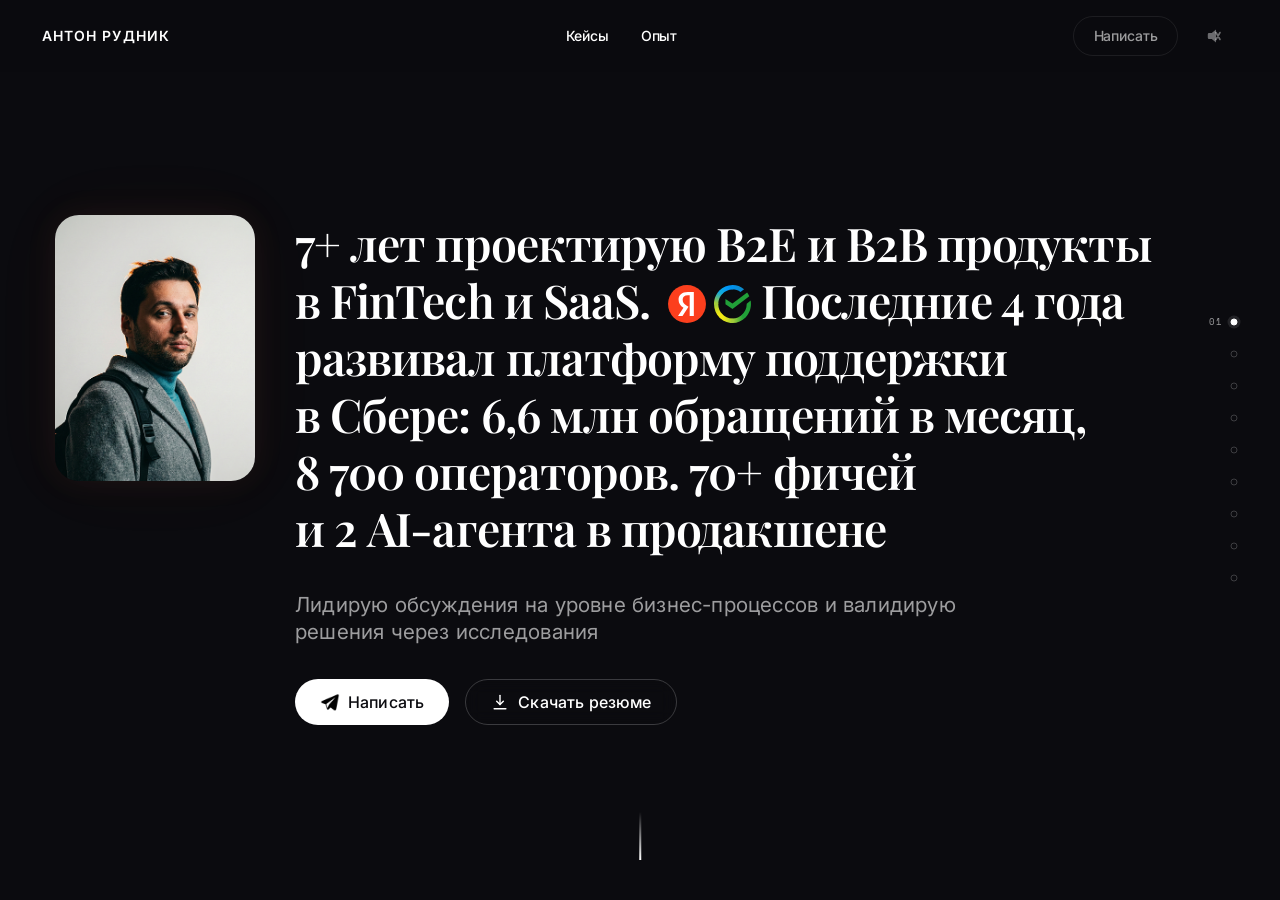
==== commit ec953941: "Описание что изменил" ====
--- a/index.html
+++ b/index.html
@@ -95,7 +95,7 @@
                 <img src="images/logos/sber.svg" alt="" class="p-hero__badges-sber">
               </span>
             </span>
-            <span class="p-hero__title-sub">Последние 4&nbsp;года развивал платформу поддержки в&nbsp;Сбере: 6,6&nbsp;млн обращений в&nbsp;месяц, 8&nbsp;700&nbsp;операторов. 70+&nbsp;фичей и&nbsp;2&nbsp;AI&#8209;агента в&nbsp;продакшене<img src="images/logos/sber.svg" alt="" class="p-hero__badge-end" aria-hidden="true"></span>
+            <span class="p-hero__title-sub">Последние 4&nbsp;года развивал платформу поддержки в&nbsp;Сбере: 6,6&nbsp;млн обращений в&nbsp;месяц, 8&nbsp;700&nbsp;операторов. 70+&nbsp;фичей и&nbsp;2&nbsp;AI&#8209;агента в&nbsp;<span style="white-space:nowrap">продакшене<img src="images/logos/sber.svg" alt="" class="p-hero__badge-end" aria-hidden="true"></span></span>
           </h1>
           <p class="p-hero__summary p-reveal p-reveal--delay-2">Лидирую обсуждения на&nbsp;уровне бизнес-процессов и&nbsp;валидирую решения через&nbsp;исследования</p>
           <div class="p-hero__actions p-reveal p-reveal--delay-3">
--- a/styles/layout.css
+++ b/styles/layout.css
@@ -26,8 +26,13 @@
   height: 100vh;
   height: 100dvh;
   overflow-y: auto;
-  scroll-snap-type: y mandatory;
   scrollbar-width: none;
+}
+
+@media (min-width: 960px) {
+  .p-snap {
+    scroll-snap-type: y mandatory;
+  }
 }
 
 .p-snap::-webkit-scrollbar {
@@ -37,12 +42,17 @@
 .p-snap__screen {
   min-height: 100vh;
   min-height: 100dvh;
-  scroll-snap-align: start;
   display: flex;
   align-items: center;
   padding-inline: 0;
   position: relative;
   overflow: hidden;
+}
+
+@media (min-width: 960px) {
+  .p-snap__screen {
+    scroll-snap-align: start;
+  }
 }
 
 /* Все экраны — safe area под header */
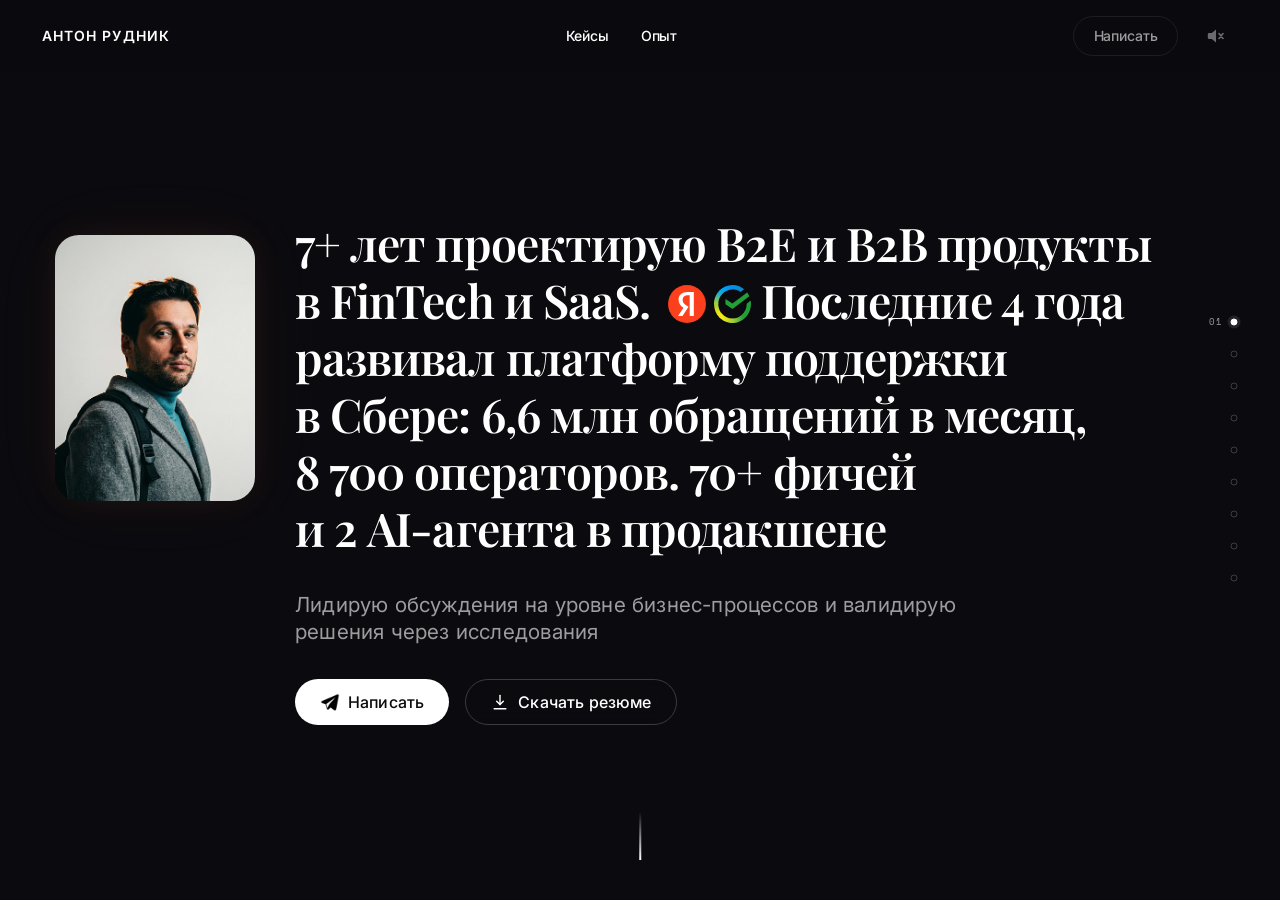
==== commit 56316f69: "Фикс багов" ====
--- a/index.html
+++ b/index.html
@@ -5,6 +5,7 @@
   <meta name="viewport" content="width=device-width, initial-scale=1.0, viewport-fit=cover">
   <title>Антон Рудник — Senior Product Designer</title>
   <meta name="description" content="7+ лет проектирую B2E и B2B продукты в FinTech и SaaS. Senior Product Designer, Москва.">
+  <meta name="theme-color" content="#0b0b0f">
 
   <!-- Favicon -->
   <link rel="icon" href="favlog/fav-16.svg" type="image/svg+xml">
@@ -45,7 +46,7 @@
       </svg>
       <svg class="p-header__sound-off" width="22" height="22" viewBox="0 0 22 22" fill="none" aria-hidden="true">
         <path d="M4 8h2.8L11 4.5v13L6.8 14H4a1.2 1.2 0 0 1-1.2-1.2V9.2A1.2 1.2 0 0 1 4 8Z" fill="currentColor"/>
-        <path d="M15 7.5l-4 7M11 7.5l4 7" stroke="currentColor" stroke-width="1.6" stroke-linecap="round"/>
+        <path d="M14 8.5l4 5M18 8.5l-4 5" stroke="currentColor" stroke-width="1.6" stroke-linecap="round"/>
       </svg>
     </button>
     <button class="p-header__burger" aria-label="Меню"><span></span><span></span></button>
--- a/styles/layout.css
+++ b/styles/layout.css
@@ -23,14 +23,14 @@
    ========================================================== */
 
 .p-snap {
-  height: 100vh;
-  height: 100dvh;
-  overflow-y: auto;
   scrollbar-width: none;
 }
 
 @media (min-width: 960px) {
   .p-snap {
+    height: 100vh;
+    height: 100dvh;
+    overflow-y: auto;
     scroll-snap-type: y mandatory;
   }
 }
@@ -46,7 +46,12 @@
   align-items: center;
   padding-inline: 0;
   position: relative;
-  overflow: hidden;
+}
+
+@media (min-width: 960px) {
+  .p-snap__screen {
+    overflow: hidden;
+  }
 }
 
 @media (min-width: 960px) {
@@ -316,8 +321,10 @@
   white-space: nowrap;
 }
 
-.p-dots__dot:hover::before {
-  opacity: 1;
+@media (hover: hover) {
+  .p-dots__dot:hover::before {
+    opacity: 1;
+  }
 }
 
 .p-dots__dot--active::before {
@@ -342,8 +349,10 @@
               box-shadow var(--dur-base) var(--ease-out);
 }
 
-.p-dots__dot:hover::after {
-  border-color: var(--text-on-dark-40);
+@media (hover: hover) {
+  .p-dots__dot:hover::after {
+    border-color: var(--text-on-dark-40);
+  }
 }
 
 /* Active: filled + soft outer ring */
@@ -362,8 +371,10 @@
   color: var(--text-on-light-40);
 }
 
-.p-dots--light .p-dots__dot:hover::after {
-  border-color: var(--text-on-light-60);
+@media (hover: hover) {
+  .p-dots--light .p-dots__dot:hover::after {
+    border-color: var(--text-on-light-60);
+  }
 }
 
 .p-dots--light .p-dots__dot--active::after {
--- a/styles/typography.css
+++ b/styles/typography.css
@@ -223,4 +223,4 @@
   transition: opacity var(--dur-fast) var(--ease-out);
 }
 
-.p-link:hover { opacity: 1; }
+@media (hover: hover) { .p-link:hover { opacity: 1; } }
--- a/styles/components.css
+++ b/styles/components.css
@@ -83,10 +83,12 @@
   transition: transform 0.3s var(--ease-out);
 }
 
-.p-header__link:hover::after {
-  transform: scaleX(1);
-  transform-origin: left;
-  transition: transform 0.35s var(--ease-out);
+@media (hover: hover) {
+  .p-header__link:hover::after {
+    transform: scaleX(1);
+    transform-origin: left;
+    transition: transform 0.35s var(--ease-out);
+  }
 }
 
 .p-header__cta {
@@ -105,9 +107,11 @@
   .p-header__cta { display: block; }
 }
 
-.p-header__cta:hover {
-  color: var(--text-on-dark);
-  border-color: var(--text-on-dark-40);
+@media (hover: hover) {
+  .p-header__cta:hover {
+    color: var(--text-on-dark);
+    border-color: var(--text-on-dark-40);
+  }
 }
 
 /* Sound toggle */
@@ -132,9 +136,11 @@
   .p-header__sound { margin-left: var(--space-4); }
 }
 
-.p-header__sound:hover {
-  color: var(--text-on-dark);
-  filter: drop-shadow(0 0 6px var(--accent));
+@media (hover: hover) {
+  .p-header__sound:hover {
+    color: var(--text-on-dark);
+    filter: drop-shadow(0 0 6px var(--accent));
+  }
 }
 
 .p-header__sound-on,
@@ -147,7 +153,9 @@
 .p-header__sound.is-muted .p-header__sound-on  { display: none; }
 .p-header__sound.is-muted .p-header__sound-off  { display: block; }
 .p-header__sound.is-muted { color: var(--text-on-dark-40); }
-.p-header__sound.is-muted:hover { filter: none; color: var(--text-on-dark-60); }
+@media (hover: hover) {
+  .p-header__sound.is-muted:hover { filter: none; color: var(--text-on-dark-60); }
+}
 
 .p-header__burger {
   display: flex;
@@ -220,7 +228,9 @@
   transition: color var(--dur-fast) var(--ease-out);
 }
 
-.p-mobile-menu__link:hover { color: var(--text-on-dark); }
+@media (hover: hover) {
+  .p-mobile-menu__link:hover { color: var(--text-on-dark); }
+}
 
 @media (min-width: 960px) {
   .p-mobile-menu { display: none !important; }
@@ -284,8 +294,10 @@
   transition: transform var(--dur-slow) var(--ease-out);
 }
 
-.p-hero__portrait-wrap:hover .p-hero__portrait {
-  transform: scale(1.03);
+@media (hover: hover) {
+  .p-hero__portrait-wrap:hover .p-hero__portrait {
+    transform: scale(1.03);
+  }
 }
 
 .p-hero__content {
@@ -329,8 +341,10 @@
   transition: transform var(--dur-fast) var(--ease-out);
 }
 
-.p-hero__badges img:hover {
-  transform: translateY(-2px);
+@media (hover: hover) {
+  .p-hero__badges img:hover {
+    transform: translateY(-2px);
+  }
 }
 
 /* Sber badge duplicate at end of sub-title (visible only on mobile) */
@@ -344,8 +358,10 @@
   transition: transform var(--dur-fast) var(--ease-out);
 }
 
-.p-hero__badge-end:hover {
-  transform: translateY(-2px);
+@media (hover: hover) {
+  .p-hero__badge-end:hover {
+    transform: translateY(-2px);
+  }
 }
 
 .p-hero__summary {
@@ -426,9 +442,11 @@
   color: var(--bg-dark);
 }
 
-.p-hero__btn--primary:hover {
-  background: rgba(255, 255, 255, 0.88);
-  box-shadow: 0 0 24px rgba(255, 255, 255, 0.12);
+@media (hover: hover) {
+  .p-hero__btn--primary:hover {
+    background: rgba(255, 255, 255, 0.88);
+    box-shadow: 0 0 24px rgba(255, 255, 255, 0.12);
+  }
 }
 
 .p-hero__btn--ghost {
@@ -438,10 +456,12 @@
   backdrop-filter: blur(8px);
 }
 
-.p-hero__btn--ghost:hover {
-  color: var(--text-on-dark);
-  border-color: var(--text-on-dark-40);
-  background: rgba(255, 255, 255, 0.06);
+@media (hover: hover) {
+  .p-hero__btn--ghost:hover {
+    color: var(--text-on-dark);
+    border-color: var(--text-on-dark-40);
+    background: rgba(255, 255, 255, 0.06);
+  }
 }
 
 /* --- Mobile (< 640px): centered with overflow-safe auto margins --- */
@@ -550,6 +570,7 @@
 
   .p-hero__portrait-wrap {
     width: clamp(200px, 14.4vw, 276px);
+    margin-top: 20px;
   }
 }
 
@@ -585,6 +606,7 @@
 
   .p-hero__portrait-wrap {
     width: clamp(100px, 25vh, 180px);
+    margin-top: 20px;
   }
 
   .p-hero__title {
@@ -688,11 +710,13 @@
   transition: box-shadow var(--dur-slow) var(--ease-out);
 }
 
-.p-hero__portrait-wrap:hover {
-  box-shadow:
-    0 0 24px rgba(232, 115, 74, 0.18),
-    0 0 64px rgba(232, 115, 74, 0.10),
-    0 0 120px rgba(232, 115, 74, 0.05);
+@media (hover: hover) {
+  .p-hero__portrait-wrap:hover {
+    box-shadow:
+      0 0 24px rgba(232, 115, 74, 0.18),
+      0 0 64px rgba(232, 115, 74, 0.10),
+      0 0 120px rgba(232, 115, 74, 0.05);
+  }
 }
 
 
@@ -779,7 +803,9 @@
   transition: color var(--dur-fast) var(--ease-out);
 }
 
-.p-case-screen__link:hover { color: var(--text-on-dark); }
+@media (hover: hover) {
+  .p-case-screen__link:hover { color: var(--text-on-dark); }
+}
 
 /* --- Visual: browser-window proportions (16:9) --- */
 .p-case-screen__visual {
@@ -1327,7 +1353,9 @@
   transition: all var(--dur-fast) var(--ease-out);
 }
 
-.p-toc__link:hover { color: var(--text-on-light-60); }
+@media (hover: hover) {
+  .p-toc__link:hover { color: var(--text-on-light-60); }
+}
 
 .p-toc__link--active {
   color: var(--text-on-light);
@@ -1637,6 +1665,12 @@
     gap: var(--space-6);
   }
   .p-career__detail { display: none; }
+  .p-employer--clickable {
+    cursor: default;
+  }
+  .p-employer--clickable.is-active {
+    background: none;
+  }
 }
 
 
@@ -1666,7 +1700,9 @@
   white-space: nowrap;
 }
 
-.p-btn:hover { opacity: 0.85; }
+@media (hover: hover) {
+  .p-btn:hover { opacity: 0.85; }
+}
 .p-btn:active { transform: scale(0.97); }
 
 .p-btn--outline {
@@ -1675,10 +1711,12 @@
   border: 1px solid var(--border-dark);
 }
 
-.p-btn--outline:hover {
-  color: var(--text-on-dark);
-  border-color: var(--text-on-dark-40);
-  opacity: 1;
+@media (hover: hover) {
+  .p-btn--outline:hover {
+    color: var(--text-on-dark);
+    border-color: var(--text-on-dark-40);
+    opacity: 1;
+  }
 }
 
 @media (hover: none) {
@@ -1700,7 +1738,9 @@
   color: var(--bg-dark);
 }
 
-.p-btn--rainbow:hover { opacity: 1; }
+@media (hover: hover) {
+  .p-btn--rainbow:hover { opacity: 1; }
+}
 
 /* Радужное кольцо — только border-area через mask-composite: subtract */
 .p-btn--rainbow::after {
@@ -1732,9 +1772,11 @@
   pointer-events: none;
 }
 
-.p-btn--rainbow:hover::after {
-  opacity: 0.55;
-  animation-play-state: running;
+@media (hover: hover) {
+  .p-btn--rainbow:hover::after {
+    opacity: 0.55;
+    animation-play-state: running;
+  }
 }
 
 /* Blur-glow под кнопкой — тоже только на ховере */
@@ -1763,9 +1805,11 @@
   z-index: 0;
 }
 
-.p-btn--rainbow:hover::before {
-  opacity: 1;
-  animation-play-state: running;
+@media (hover: hover) {
+  .p-btn--rainbow:hover::before {
+    opacity: 1;
+    animation-play-state: running;
+  }
 }
 
 /* ---- Glowing border effect ---- */
@@ -1838,10 +1882,12 @@
   border: 1px solid var(--border-light);
 }
 
-.p-btn--outline-light:hover {
-  color: var(--text-on-light);
-  border-color: var(--text-on-light-40);
-  opacity: 1;
+@media (hover: hover) {
+  .p-btn--outline-light:hover {
+    color: var(--text-on-light);
+    border-color: var(--text-on-light-40);
+    opacity: 1;
+  }
 }
 
 
@@ -1972,11 +2018,13 @@
   transition: transform 0.3s var(--ease-out);
 }
 
-.p-footer__links .p-link:hover::after {
-  transform: scaleX(1);
-  transform-origin: left;
-  /* приход: линия разворачивается слева */
-  transition: transform 0.35s var(--ease-out);
+@media (hover: hover) {
+  .p-footer__links .p-link:hover::after {
+    transform: scaleX(1);
+    transform-origin: left;
+    /* приход: линия разворачивается слева */
+    transition: transform 0.35s var(--ease-out);
+  }
 }
 
 .p-footer__links a[href^="tel:"] {
@@ -2229,7 +2277,9 @@
   transition: border-color var(--dur-fast) var(--ease-out);
 }
 
-.p-case-nav__link:hover { border-color: var(--text-on-light-40); }
+@media (hover: hover) {
+  .p-case-nav__link:hover { border-color: var(--text-on-light-40); }
+}
 .p-case-nav__link--next { text-align: right; }
 
 
@@ -2314,7 +2364,9 @@
 .p-toggle__trigger::-webkit-details-marker { display: none; }
 .p-toggle__trigger::marker { display: none; content: ''; }
 
-.p-toggle__trigger:hover { color: var(--text-on-light-60); }
+@media (hover: hover) {
+  .p-toggle__trigger:hover { color: var(--text-on-light-60); }
+}
 
 .p-toggle__icon {
   font-size: var(--text-lg);
@@ -2576,8 +2628,10 @@
   transition: color var(--dur-fast) var(--ease-out);
 }
 
-.p-header__back:hover {
-  color: var(--text-on-dark);
+@media (hover: hover) {
+  .p-header__back:hover {
+    color: var(--text-on-dark);
+  }
 }
 
 /* В back-режиме на десктопе — скрываем back, показываем nav */
@@ -2723,7 +2777,9 @@
   transition: all var(--dur-fast) var(--ease-out);
 }
 
-.p-tabs__tab:hover { color: var(--text-on-light-60); }
+@media (hover: hover) {
+  .p-tabs__tab:hover { color: var(--text-on-light-60); }
+}
 
 .p-tabs__tab.is-active {
   color: var(--text-on-light);
@@ -2786,9 +2842,11 @@
     border-color var(--dur-fast) var(--ease-out);
 }
 
-.p-lift:hover {
-  transform: translateY(-2px);
-  box-shadow: var(--shadow-md);
+@media (hover: hover) {
+  .p-lift:hover {
+    transform: translateY(-2px);
+    box-shadow: var(--shadow-md);
+  }
 }
 
 .p-lift:active {
@@ -2995,9 +3053,11 @@
   transition: all var(--dur-base) var(--ease-out);
 }
 
-.p-process__step:hover .p-process__num {
-  border-color: var(--text-on-light-40);
-  color: var(--text-on-light-60);
+@media (hover: hover) {
+  .p-process__step:hover .p-process__num {
+    border-color: var(--text-on-light-40);
+    color: var(--text-on-light-60);
+  }
 }
 
 .p-process__step--accent .p-process__num {
@@ -3020,9 +3080,11 @@
   color: var(--text-on-dark-40);
   background: var(--bg-dark-raised);
 }
-.p-section--dark .p-process__step:hover .p-process__num {
-  border-color: var(--text-on-dark-40);
-  color: var(--text-on-dark-60);
+@media (hover: hover) {
+  .p-section--dark .p-process__step:hover .p-process__num {
+    border-color: var(--text-on-dark-40);
+    color: var(--text-on-dark-60);
+  }
 }
 
 
@@ -3070,7 +3132,9 @@
   border: 1px solid var(--border-light);
   transition: border-color var(--dur-fast) var(--ease-out);
 }
-.p-flow__step:hover { border-color: var(--text-on-light-40); }
+@media (hover: hover) {
+  .p-flow__step:hover { border-color: var(--text-on-light-40); }
+}
 
 .p-flow__step--highlight {
   background: var(--bg-dark);
@@ -3078,7 +3142,9 @@
   border-color: transparent;
   box-shadow: var(--shadow-md);
 }
-.p-flow__step--highlight:hover { border-color: transparent; }
+@media (hover: hover) {
+  .p-flow__step--highlight:hover { border-color: transparent; }
+}
 .p-flow__step--highlight .p-label { color: var(--text-on-dark-40); }
 .p-flow__step--highlight .p-body--sm { color: var(--text-on-dark-60); }
 
@@ -3119,7 +3185,9 @@
   background: var(--bg-dark-raised);
   border-color: var(--border-dark);
 }
-.p-section--dark .p-flow__step:hover { border-color: var(--text-on-dark-40); }
+@media (hover: hover) {
+  .p-section--dark .p-flow__step:hover { border-color: var(--text-on-dark-40); }
+}
 .p-section--dark .p-flow__arrow::before { border-color: var(--text-on-dark-40); }
 .p-section--dark .p-flow__step--highlight {
   background: var(--bg-light);
@@ -3244,34 +3312,44 @@
   white-space: nowrap;
   transition: background var(--dur-fast) var(--ease-out);
 }
-.p-tag:hover { background: var(--bg-light-raised); }
+@media (hover: hover) {
+  .p-tag:hover { background: var(--bg-light-raised); }
+}
 
 .p-tag--accent {
   background: var(--accent-subtle);
   color: var(--accent);
 }
-.p-tag--accent:hover { background: var(--accent-glow); }
+@media (hover: hover) {
+  .p-tag--accent:hover { background: var(--accent-glow); }
+}
 
 .p-tag--outline {
   background: transparent;
   border: 1px solid var(--border-light);
 }
-.p-tag--outline:hover { border-color: var(--text-on-light-40); }
+@media (hover: hover) {
+  .p-tag--outline:hover { border-color: var(--text-on-light-40); }
+}
 
 .p-section--dark .p-tag,
 .p-screen--dark .p-tag {
   background: var(--bg-dark-surface);
   color: var(--text-on-dark);
 }
-.p-section--dark .p-tag:hover,
-.p-screen--dark .p-tag:hover { background: var(--bg-dark-raised); }
+@media (hover: hover) {
+  .p-section--dark .p-tag:hover,
+  .p-screen--dark .p-tag:hover { background: var(--bg-dark-raised); }
+}
 .p-section--dark .p-tag--outline,
 .p-screen--dark .p-tag--outline {
   background: transparent;
   border-color: var(--border-dark);
 }
-.p-section--dark .p-tag--outline:hover,
-.p-screen--dark .p-tag--outline:hover { border-color: var(--text-on-dark-40); }
+@media (hover: hover) {
+  .p-section--dark .p-tag--outline:hover,
+  .p-screen--dark .p-tag--outline:hover { border-color: var(--text-on-dark-40); }
+}
 
 
 /* ==========================================================
--- a/styles/protect.css
+++ b/styles/protect.css
@@ -136,8 +136,10 @@
   transition: color 0.2s;
 }
 
-.p-case-lock__tg:hover {
-  color: var(--text-on-dark-60);
+@media (hover: hover) {
+  .p-case-lock__tg:hover {
+    color: var(--text-on-dark-60);
+  }
 }
 
 @keyframes p-shake {
@@ -217,7 +219,7 @@
   border-radius: var(--radius-pill);
   color: var(--text-on-dark);
   font-family: var(--font-sans);
-  font-size: var(--text-base);
+  font-size: max(var(--text-base), 16px);
   outline: none;
   transition: border-color 0.2s, background 0.2s;
 }
@@ -250,9 +252,11 @@
   white-space: nowrap;
 }
 
-.p-password-overlay__btn:hover {
-  background: rgba(255, 255, 255, 0.14);
-  border-color: rgba(255, 255, 255, 0.2);
+@media (hover: hover) {
+  .p-password-overlay__btn:hover {
+    background: rgba(255, 255, 255, 0.14);
+    border-color: rgba(255, 255, 255, 0.2);
+  }
 }
 
 .p-password-overlay__links {
@@ -268,8 +272,10 @@
   transition: color 0.2s;
 }
 
-.p-password-overlay__link:hover {
-  color: var(--text-on-dark-60);
+@media (hover: hover) {
+  .p-password-overlay__link:hover {
+    color: var(--text-on-dark-60);
+  }
 }
 
 
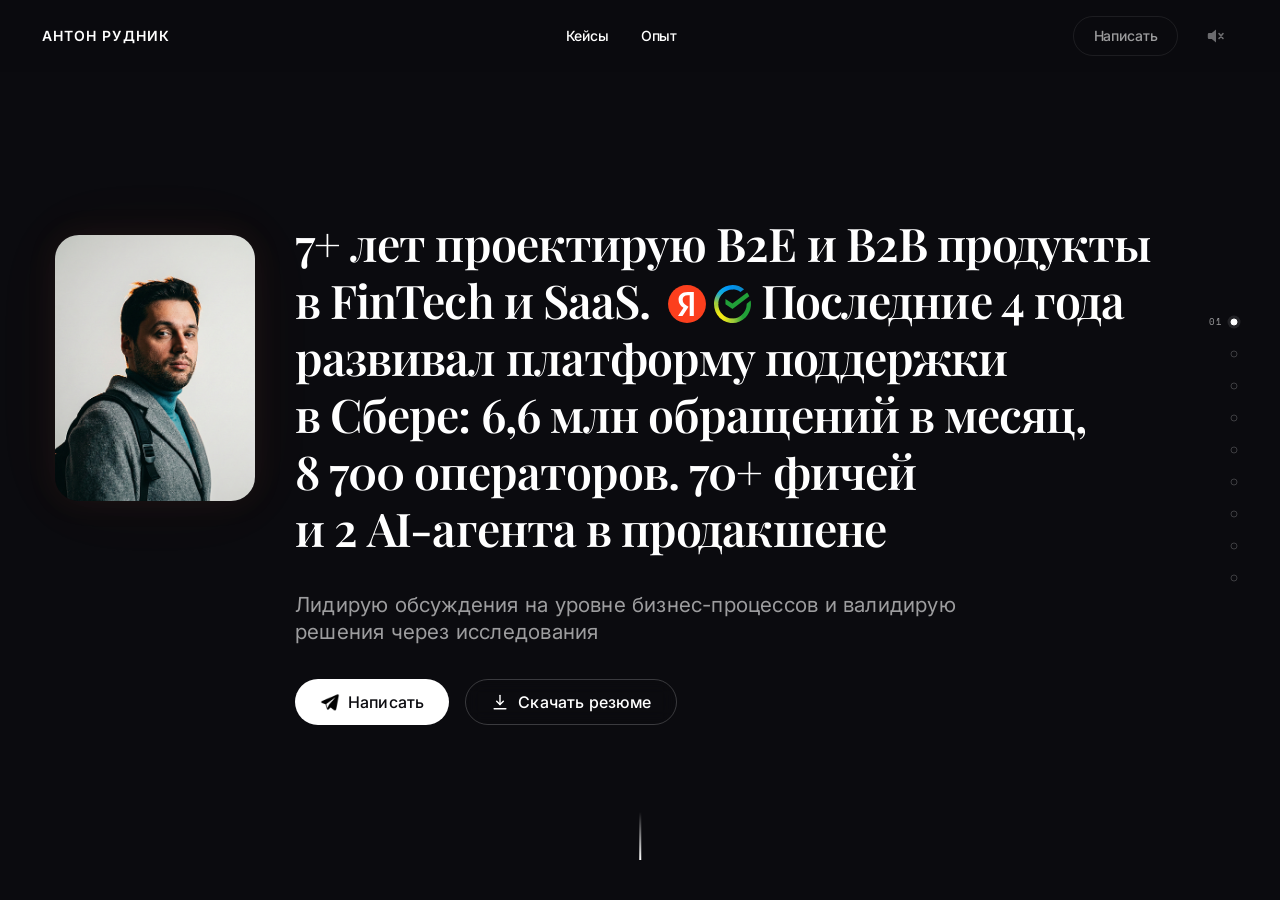
==== commit 1724675d: "убрал лишнее" ====
--- a/index.html
+++ b/index.html
@@ -26,6 +26,19 @@
   <link rel="stylesheet" href="styles/animations.css">
   <link rel="stylesheet" href="styles/cover.css">
   <link rel="stylesheet" href="styles/protect.css">
+<!-- Yandex.Metrika counter -->
+<script type="text/javascript">
+    (function(m,e,t,r,i,k,a){
+        m[i]=m[i]||function(){(m[i].a=m[i].a||[]).push(arguments)};
+        m[i].l=1*new Date();
+        for (var j = 0; j < document.scripts.length; j++) {if (document.scripts[j].src === r) { return; }}
+        k=e.createElement(t),a=e.getElementsByTagName(t)[0],k.async=1,k.src=r,a.parentNode.insertBefore(k,a)
+    })(window, document,'script','https://mc.yandex.ru/metrika/tag.js?id=108317874', 'ym');
+
+    ym(108317874, 'init', {ssr:true, webvisor:true, clickmap:true, ecommerce:"dataLayer", referrer: document.referrer, url: location.href, accurateTrackBounce:true, trackLinks:true});
+</script>
+<noscript><div><img src="https://mc.yandex.ru/watch/108317874" style="position:absolute; left:-9999px;" alt="" /></div></noscript>
+<!-- /Yandex.Metrika counter -->
 </head>
 <body>
 
@@ -91,7 +104,7 @@
         <div class="p-hero__content">
           <h1 class="p-hero__title p-reveal p-reveal--delay-1">
             <span class="p-hero__title-main">
-              <span class="p-counter" data-target="7" data-suffix="+">0+</span>&nbsp;лет проектирую B2E и&nbsp;B2B продукты в&nbsp;FinTech и&nbsp;SaaS.&nbsp;<span class="p-hero__badges" role="img" aria-label="Опыт в&nbsp;Яндексе и&nbsp;Сбере">
+              7+&nbsp;лет проектирую B2E и&nbsp;B2B продукты в&nbsp;FinTech и&nbsp;SaaS.&nbsp;<span class="p-hero__badges" role="img" aria-label="Опыт в&nbsp;Яндексе и&nbsp;Сбере">
                 <img src="images/logos/yandex.svg" alt="">
                 <img src="images/logos/sber.svg" alt="" class="p-hero__badges-sber">
               </span>
--- a/styles/components.css
+++ b/styles/components.css
@@ -114,7 +114,11 @@
   }
 }
 
-/* Sound toggle */
+/* Sound toggle — only on devices with hover (desktop) */
+@media (hover: none) {
+  .p-header__sound { display: none !important; }
+}
+
 .p-header__sound {
   display: flex;
   align-items: center;
@@ -164,6 +168,7 @@
   gap: var(--space-2);
   width: var(--touch-min);
   height: var(--touch-min);
+  margin-left: auto;
 }
 
 @media (min-width: 960px) {
--- a/styles/protect.css
+++ b/styles/protect.css
@@ -101,7 +101,7 @@
   border-radius: var(--radius-pill);
   color: var(--text-on-dark);
   font-family: var(--font-sans);
-  font-size: var(--text-sm);
+  font-size: 16px;
   outline: none;
   transition: all var(--dur-fast) var(--ease-out);
 }
@@ -219,7 +219,7 @@
   border-radius: var(--radius-pill);
   color: var(--text-on-dark);
   font-family: var(--font-sans);
-  font-size: max(var(--text-base), 16px);
+  font-size: 16px;
   outline: none;
   transition: border-color 0.2s, background 0.2s;
 }
